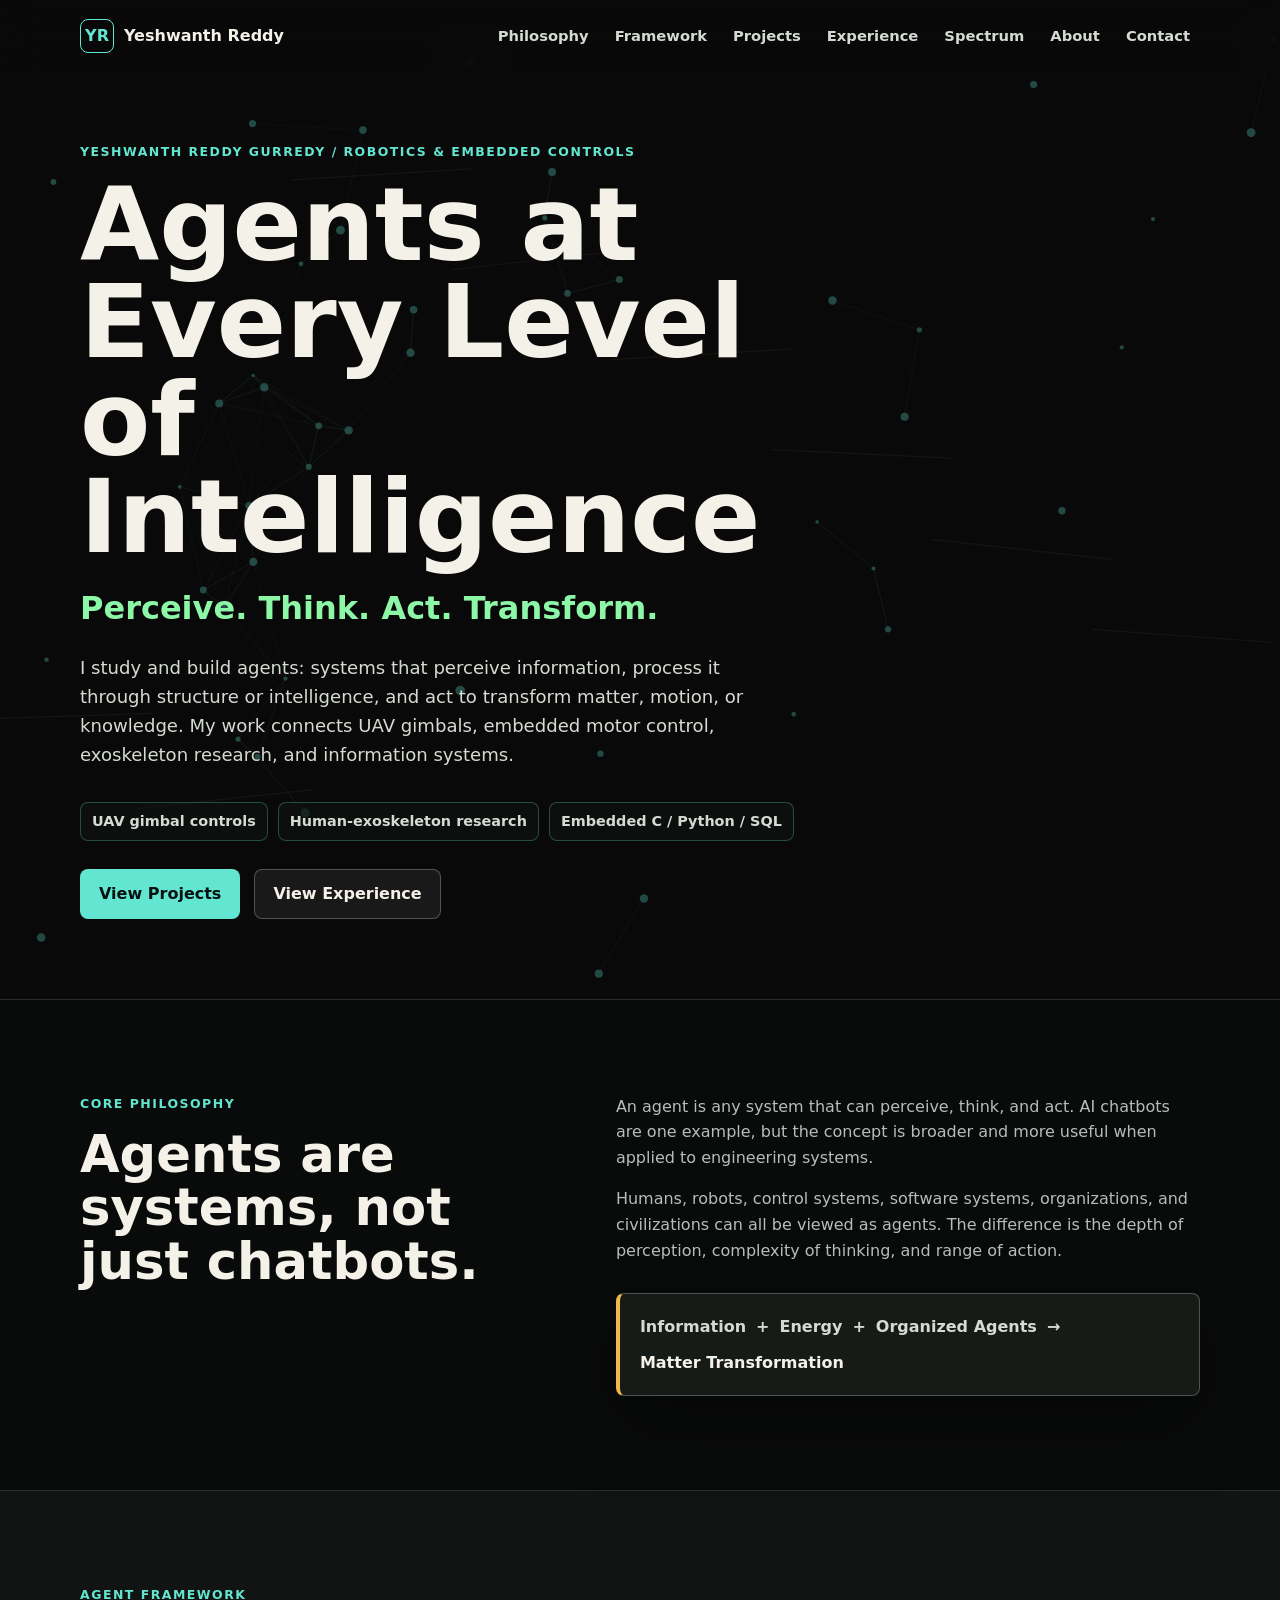
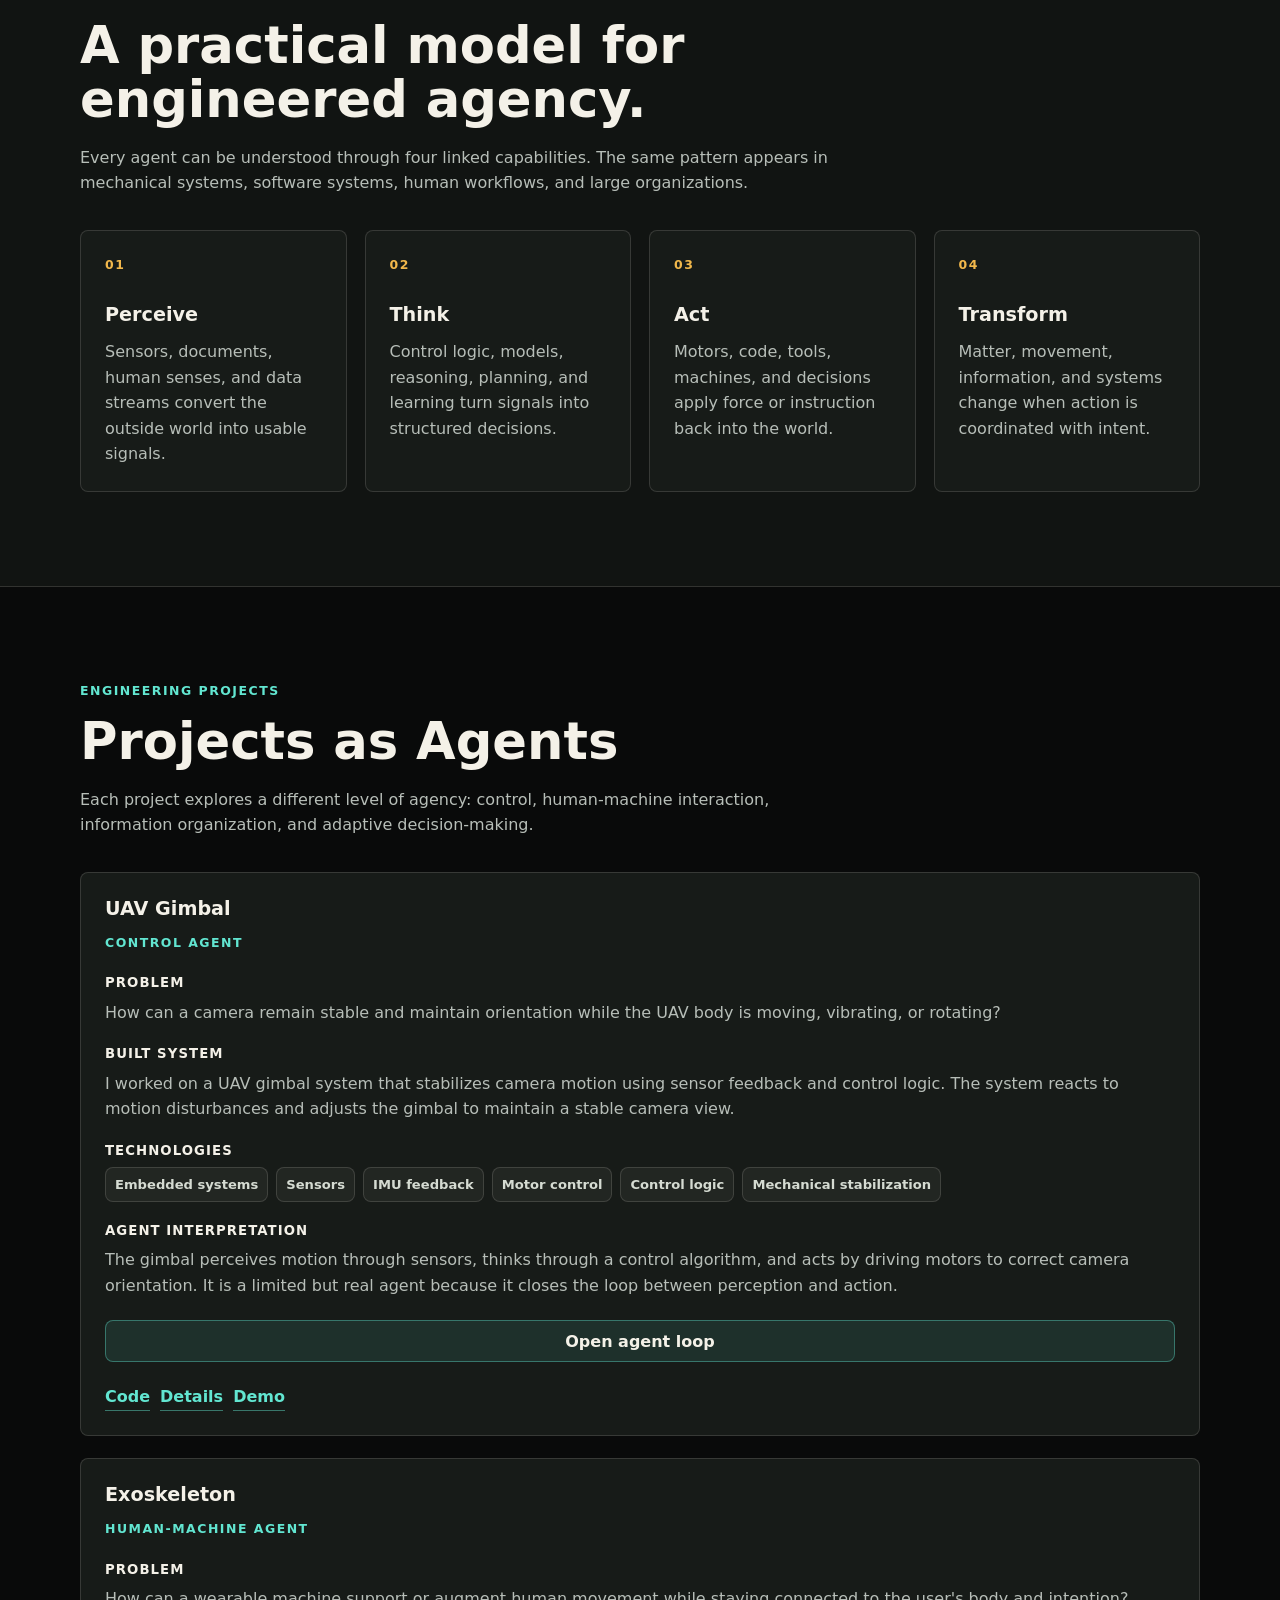
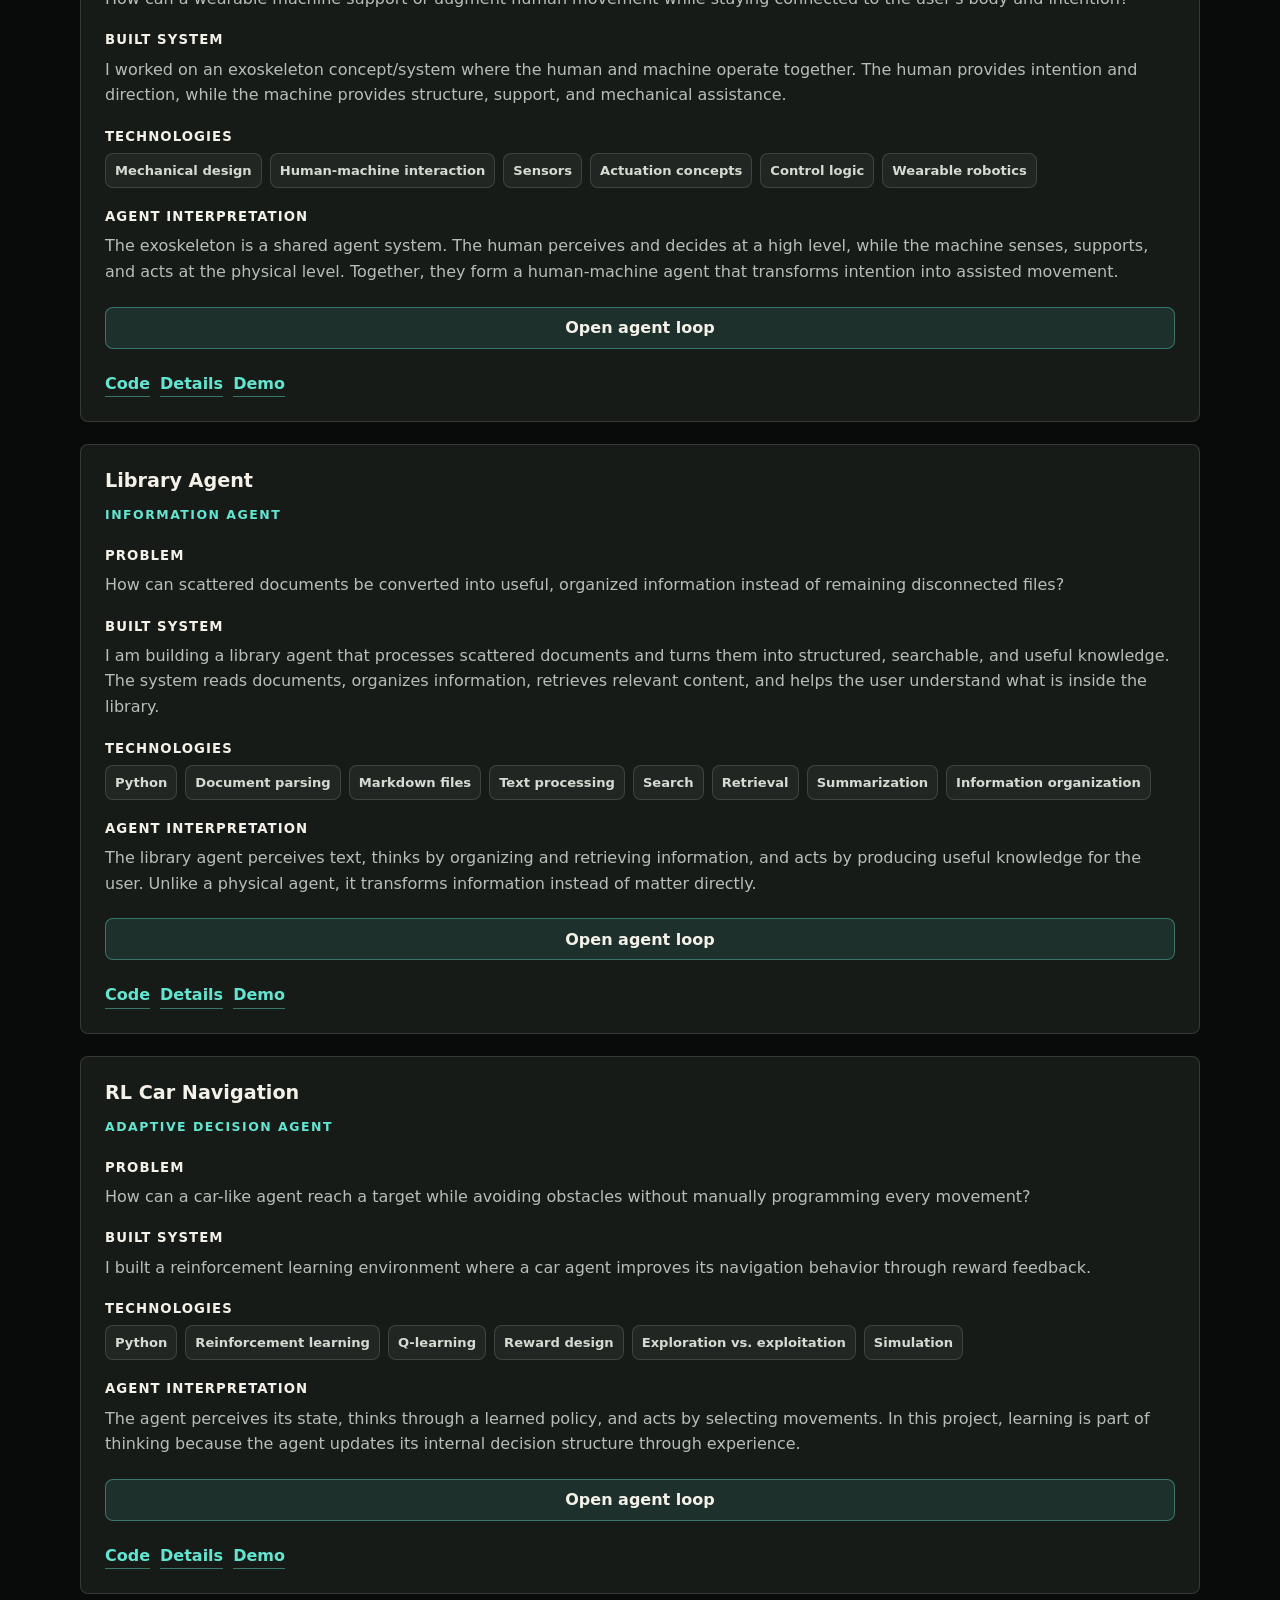
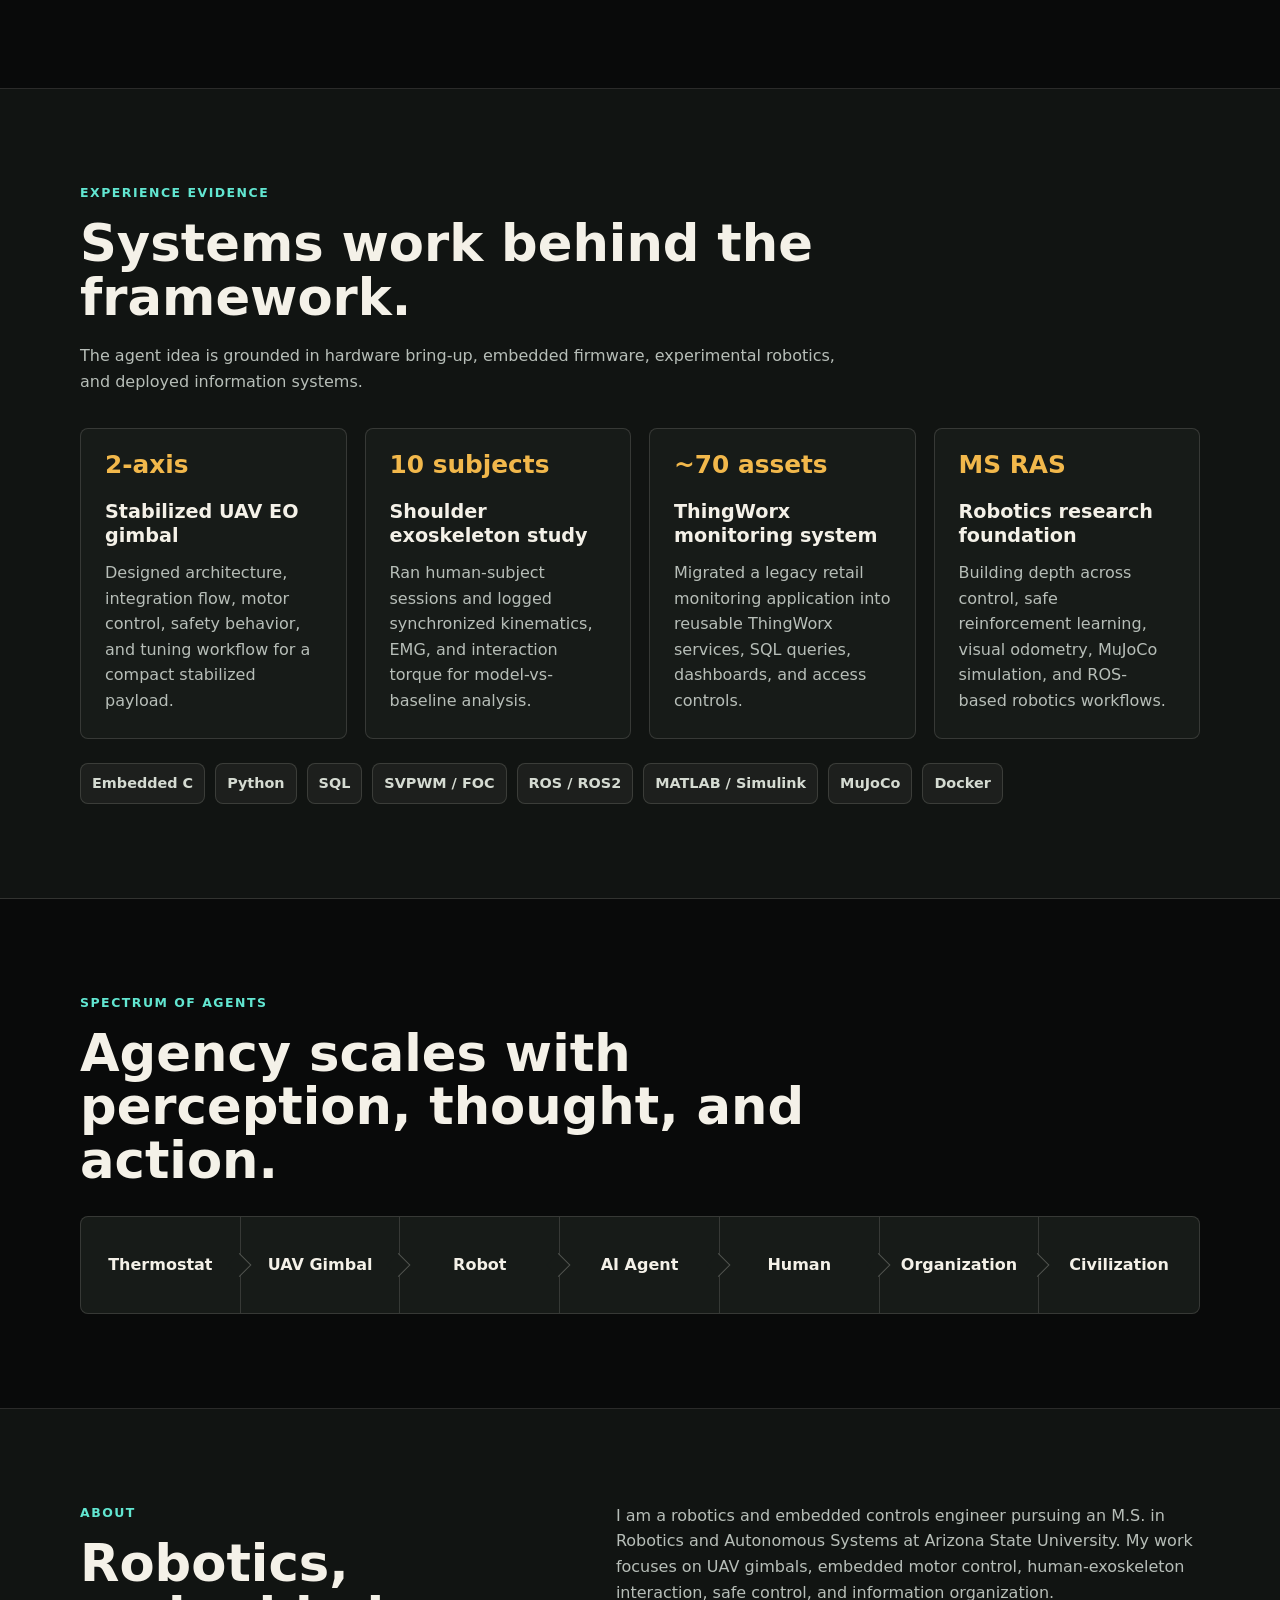
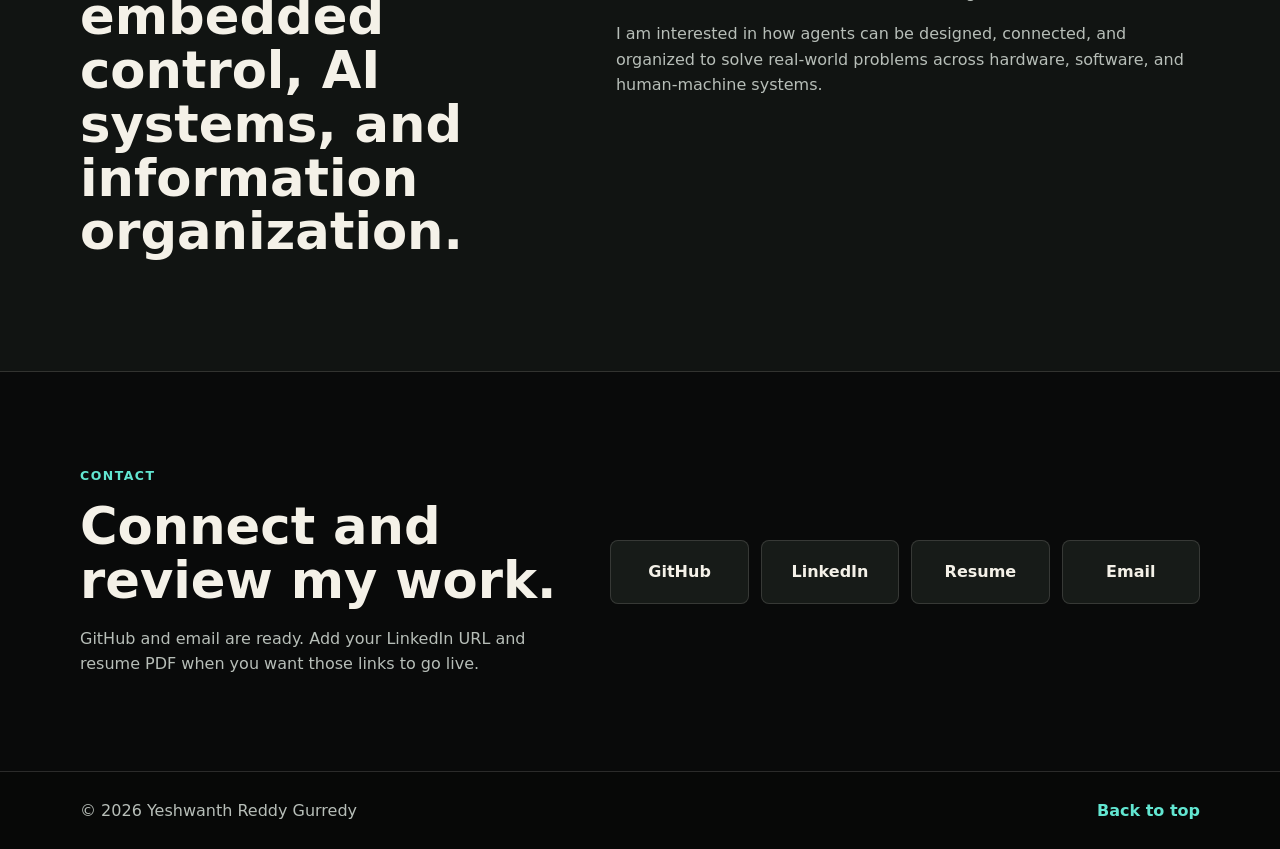
==== index.html @ 801a6c6d "Make website content data driven" ====
<!DOCTYPE html>
<html lang="en">
<head>
  <meta charset="UTF-8">
  <meta name="viewport" content="width=device-width, initial-scale=1.0">
  <meta name="description" content="Yeshwanth Reddy Gurredy's technical portfolio about robotics, embedded controls, human-machine systems, and agents that perceive, think, act, and transform.">
  <title>Yeshwanth Reddy Gurredy | Agent Systems Portfolio</title>
  <link rel="stylesheet" href="css/base.css">
  <link rel="stylesheet" href="css/layout.css">
  <link rel="stylesheet" href="css/components.css">
</head>
<body>
  <a class="skip-link" href="#main-content">Skip to content</a>

  <!-- The header stays compact so the first screen feels like a portfolio, not a landing-page pitch. -->
  <header class="site-header" id="site-header">
    <nav class="nav-shell" aria-label="Primary navigation">
      <a class="brand" href="#top" aria-label="Yeshwanth Reddy Gurredy portfolio home" data-brand-link>
        <span class="brand-mark" aria-hidden="true" data-content="brand.initials">YR</span>
        <span data-content="brand.shortName">Yeshwanth Reddy</span>
      </a>

      <button class="menu-toggle" type="button" aria-expanded="false" aria-controls="primary-menu">
        <span class="menu-toggle-line"></span>
        <span class="menu-toggle-line"></span>
        <span class="sr-only">Open navigation</span>
      </button>

      <ul class="nav-links" id="primary-menu" data-navigation>
        <li><a href="#philosophy">Philosophy</a></li>
        <li><a href="#framework">Framework</a></li>
        <li><a href="#projects">Projects</a></li>
        <li><a href="#experience">Experience</a></li>
        <li><a href="#spectrum">Spectrum</a></li>
        <li><a href="#about">About</a></li>
        <li><a href="#contact">Contact</a></li>
      </ul>
    </nav>
  </header>

  <main id="main-content">
    <section class="hero" id="top" aria-labelledby="hero-title">
      <!-- Canvas is drawn by js/main.js and gives the page a technical visual system without external assets. -->
      <canvas id="agent-canvas" aria-hidden="true"></canvas>
      <div class="hero-shade" aria-hidden="true"></div>

      <div class="hero-content section-shell">
        <p class="section-kicker" data-content="hero.kicker">Yeshwanth Reddy Gurredy / Robotics & Embedded Controls</p>
        <h1 id="hero-title" data-content="hero.title">Agents at Every Level of Intelligence</h1>
        <p class="hero-subtitle" data-content="hero.subtitle">Perceive. Think. Act. Transform.</p>
        <p class="hero-intro" data-content="hero.intro">
          I study and build agents: systems that perceive information, process it through structure or intelligence, and act to transform matter, motion, or knowledge. My work connects UAV gimbals, embedded motor control, exoskeleton research, and information systems.
        </p>
        <div class="hero-proof" aria-label="Portfolio highlights" data-hero-highlights>
          <span>UAV gimbal controls</span>
          <span>Human-exoskeleton research</span>
          <span>Embedded C / Python / SQL</span>
        </div>
        <div class="hero-actions" aria-label="Featured page links" data-hero-actions>
          <a class="button primary" href="#projects">View Projects</a>
          <a class="button secondary" href="#experience">View Experience</a>
        </div>
      </div>
    </section>

    <section class="section philosophy-section" id="philosophy" aria-labelledby="philosophy-title">
      <div class="section-shell two-column">
        <div>
          <p class="section-kicker" data-content="philosophy.kicker">Core Philosophy</p>
          <h2 id="philosophy-title" data-content="philosophy.title">Agents are systems, not just chatbots.</h2>
        </div>
        <div class="section-copy" data-philosophy-copy>
          <p>
            An agent is any system that can perceive, think, and act. AI chatbots are one example, but the concept is broader and more useful when applied to engineering systems.
          </p>
          <p>
            Humans, robots, control systems, software systems, organizations, and civilizations can all be viewed as agents. The difference is the depth of perception, complexity of thinking, and range of action.
          </p>
          <div class="equation-panel" aria-label="Core equation">
            <span>Information</span>
            <span>+</span>
            <span>Energy</span>
            <span>+</span>
            <span>Organized Agents</span>
            <span>&rarr;</span>
            <strong>Matter Transformation</strong>
          </div>
        </div>
      </div>
    </section>

    <section class="section" id="framework" aria-labelledby="framework-title">
      <div class="section-shell">
        <div class="section-heading">
          <p class="section-kicker" data-content="framework.kicker">Agent Framework</p>
          <h2 id="framework-title" data-content="framework.title">A practical model for engineered agency.</h2>
          <p data-content="framework.intro">
            Every agent can be understood through four linked capabilities. The same pattern appears in mechanical systems, software systems, human workflows, and large organizations.
          </p>
        </div>

        <div class="card-grid framework-grid" data-framework-cards>
          <article class="info-card">
            <span class="card-index">01</span>
            <h3>Perceive</h3>
            <p>Sensors, documents, human senses, and data streams convert the outside world into usable signals.</p>
          </article>
          <article class="info-card">
            <span class="card-index">02</span>
            <h3>Think</h3>
            <p>Control logic, models, reasoning, planning, and learning turn signals into structured decisions.</p>
          </article>
          <article class="info-card">
            <span class="card-index">03</span>
            <h3>Act</h3>
            <p>Motors, code, tools, machines, and decisions apply force or instruction back into the world.</p>
          </article>
          <article class="info-card">
            <span class="card-index">04</span>
            <h3>Transform</h3>
            <p>Matter, movement, information, and systems change when action is coordinated with intent.</p>
          </article>
        </div>
      </div>
    </section>

    <section class="section projects-section" id="projects" aria-labelledby="projects-title">
      <div class="section-shell">
        <div class="section-heading">
          <p class="section-kicker" data-content="projectsSection.kicker">Engineering Projects</p>
          <h2 id="projects-title" data-content="projectsSection.title">Projects as Agents</h2>
          <p data-content="projectsSection.intro">
            Each project explores a different level of agency: control, human-machine interaction, information organization, and adaptive decision-making.
          </p>
        </div>

        <!-- Project cards are rendered from data/projects.js so new projects do not require HTML edits. -->
        <div class="card-grid project-grid" data-projects></div>
        <noscript>
          <p class="noscript-note" data-content="projectsSection.noscript">Project cards require JavaScript. Use a local server or GitHub Pages to preview the modular site.</p>
        </noscript>
      </div>
    </section>

    <section class="section experience-section" id="experience" aria-labelledby="experience-title">
      <div class="section-shell">
        <div class="section-heading">
          <p class="section-kicker" data-content="experience.kicker">Experience Evidence</p>
          <h2 id="experience-title" data-content="experience.title">Systems work behind the framework.</h2>
          <p data-content="experience.intro">
            The agent idea is grounded in hardware bring-up, embedded firmware, experimental robotics, and deployed information systems.
          </p>
        </div>

        <div class="card-grid evidence-grid" data-experience-cards>
          <article class="evidence-card">
            <span class="evidence-value">2-axis</span>
            <h3>Stabilized UAV EO gimbal</h3>
            <p>Designed architecture, integration flow, motor control, safety behavior, and tuning workflow for a compact stabilized payload.</p>
          </article>
          <article class="evidence-card">
            <span class="evidence-value">10 subjects</span>
            <h3>Shoulder exoskeleton study</h3>
            <p>Ran human-subject sessions and logged synchronized kinematics, EMG, and interaction torque for model-vs-baseline analysis.</p>
          </article>
          <article class="evidence-card">
            <span class="evidence-value">~70 assets</span>
            <h3>ThingWorx monitoring system</h3>
            <p>Migrated a legacy retail monitoring application into reusable ThingWorx services, SQL queries, dashboards, and access controls.</p>
          </article>
          <article class="evidence-card">
            <span class="evidence-value">MS RAS</span>
            <h3>Robotics research foundation</h3>
            <p>Building depth across control, safe reinforcement learning, visual odometry, MuJoCo simulation, and ROS-based robotics workflows.</p>
          </article>
        </div>

        <div class="skill-strip" aria-label="Core technical skills" data-skill-list>
          <span>Embedded C</span>
          <span>Python</span>
          <span>SQL</span>
          <span>SVPWM / FOC</span>
          <span>ROS / ROS2</span>
          <span>MATLAB / Simulink</span>
          <span>MuJoCo</span>
          <span>Docker</span>
        </div>
      </div>
    </section>

    <section class="section spectrum-section" id="spectrum" aria-labelledby="spectrum-title">
      <div class="section-shell">
        <div class="section-heading compact">
          <p class="section-kicker" data-content="spectrum.kicker">Spectrum of Agents</p>
          <h2 id="spectrum-title" data-content="spectrum.title">Agency scales with perception, thought, and action.</h2>
        </div>

        <ol class="agent-scale" aria-label="Agent intelligence scale" data-spectrum-list>
          <li>Thermostat</li>
          <li>UAV Gimbal</li>
          <li>Robot</li>
          <li>AI Agent</li>
          <li>Human</li>
          <li>Organization</li>
          <li>Civilization</li>
        </ol>
      </div>
    </section>

    <section class="section about-section" id="about" aria-labelledby="about-title">
      <div class="section-shell two-column">
        <div>
          <p class="section-kicker" data-content="about.kicker">About</p>
          <h2 id="about-title" data-content="about.title">Robotics, embedded control, AI systems, and information organization.</h2>
        </div>
        <div class="section-copy" data-about-copy>
          <p>
            I am a robotics and embedded controls engineer pursuing an M.S. in Robotics and Autonomous Systems at Arizona State University. My work focuses on UAV gimbals, embedded motor control, human-exoskeleton interaction, safe control, and information organization.
          </p>
          <p>
            I am interested in how agents can be designed, connected, and organized to solve real-world problems across hardware, software, and human-machine systems.
          </p>
        </div>
      </div>
    </section>

    <section class="section contact-section" id="contact" aria-labelledby="contact-title">
      <div class="section-shell contact-shell">
        <div>
          <p class="section-kicker" data-content="contact.kicker">Contact</p>
          <h2 id="contact-title" data-content="contact.title">Connect and review my work.</h2>
          <p data-content="contact.intro">GitHub and email are ready. Add your LinkedIn URL and resume PDF when you want those links to go live.</p>
        </div>

        <div class="contact-links" aria-label="Contact links" data-contact-links>
          <!-- Update the LinkedIn URL and add assets/resume.pdf before publishing those links broadly. -->
          <a href="https://github.com/YeshRobo" target="_blank" rel="noreferrer">GitHub</a>
          <a href="https://www.linkedin.com/in/your-profile" target="_blank" rel="noreferrer">LinkedIn</a>
          <a href="assets/resume.pdf">Resume</a>
          <a href="mailto:yeshwanth.rg060694@gmail.com">Email</a>
        </div>
      </div>
    </section>
  </main>

  <footer class="site-footer">
    <div class="section-shell footer-shell">
      <span>&copy; <span id="current-year"></span> <span data-content="footer.owner">Yeshwanth Reddy Gurredy</span></span>
      <a href="#top" data-content="footer.backToTopLabel">Back to top</a>
    </div>
  </footer>

  <script type="module" src="js/main.js"></script>
</body>
</html>
---- css/base.css ----
:root {
  --background: #090a0a;
  --surface: #111412;
  --surface-strong: #171b18;
  --surface-soft: #1d211e;
  --text: #f4f1e8;
  --muted: #b7beb8;
  --muted-strong: #d5dbd2;
  --line: rgba(244, 241, 232, 0.14);
  --line-strong: rgba(244, 241, 232, 0.26);
  --accent: #62e6d1;
  --accent-strong: #8df7a8;
  --accent-warm: #f2b84b;
  --shadow: 0 24px 80px rgba(0, 0, 0, 0.35);
  --max-width: 1120px;
  --header-height: 72px;
}

* {
  box-sizing: border-box;
}

html {
  scroll-behavior: smooth;
}

body {
  margin: 0;
  background: var(--background);
  color: var(--text);
  font-family: Inter, ui-sans-serif, system-ui, -apple-system, BlinkMacSystemFont, "Segoe UI", sans-serif;
  font-size: 16px;
  line-height: 1.6;
}

body.menu-open {
  overflow: hidden;
}

a {
  color: inherit;
  text-decoration: none;
}

p,
h1,
h2,
h3,
h4 {
  margin-top: 0;
}

p {
  color: var(--muted);
}

.skip-link {
  position: fixed;
  top: 12px;
  left: 12px;
  z-index: 100;
  transform: translateY(-140%);
  border: 1px solid var(--accent);
  border-radius: 6px;
  background: var(--background);
  color: var(--text);
  padding: 10px 14px;
  transition: transform 180ms ease;
}

.skip-link:focus {
  transform: translateY(0);
}

.sr-only {
  position: absolute;
  width: 1px;
  height: 1px;
  padding: 0;
  margin: -1px;
  overflow: hidden;
  clip: rect(0, 0, 0, 0);
  white-space: nowrap;
  border: 0;
}

@media (prefers-reduced-motion: reduce) {
  html {
    scroll-behavior: auto;
  }

  *,
  *::before,
  *::after {
    animation-duration: 0.01ms !important;
    animation-iteration-count: 1 !important;
    scroll-behavior: auto !important;
    transition-duration: 0.01ms !important;
  }
}
---- css/layout.css ----
.site-header {
  position: fixed;
  top: 0;
  left: 0;
  z-index: 20;
  width: 100%;
  border-bottom: 1px solid transparent;
  background: rgba(9, 10, 10, 0.78);
  backdrop-filter: blur(18px);
  transition: border-color 180ms ease, background 180ms ease;
}

.site-header.is-scrolled {
  border-bottom-color: var(--line);
  background: rgba(9, 10, 10, 0.94);
}

.nav-shell,
.section-shell {
  width: min(calc(100% - 40px), var(--max-width));
  margin: 0 auto;
}

.nav-shell {
  min-height: var(--header-height);
  display: flex;
  align-items: center;
  justify-content: space-between;
  gap: 24px;
}

.nav-links {
  display: flex;
  align-items: center;
  gap: 6px;
  list-style: none;
  margin: 0;
  padding: 0;
}

.hero {
  position: relative;
  min-height: clamp(560px, 86vh, 780px);
  display: flex;
  align-items: center;
  overflow: hidden;
  border-bottom: 1px solid var(--line);
}

#agent-canvas,
.hero-shade {
  position: absolute;
  inset: 0;
  width: 100%;
  height: 100%;
}

#agent-canvas {
  opacity: 0.86;
}

.hero-shade {
  background: rgba(9, 10, 10, 0.56);
}

.hero-content {
  position: relative;
  z-index: 1;
  padding: calc(var(--header-height) + 70px) 0 80px;
}

.section {
  padding: 94px 0;
  border-bottom: 1px solid var(--line);
  background: var(--background);
}

.section:nth-of-type(odd) {
  background: var(--surface);
}

.two-column {
  display: grid;
  grid-template-columns: minmax(0, 0.9fr) minmax(0, 1.1fr);
  gap: 58px;
  align-items: start;
}

.section-heading {
  max-width: 760px;
  margin-bottom: 34px;
}

.section-heading.compact {
  margin-bottom: 28px;
}

.card-grid {
  display: grid;
  gap: 18px;
}

.framework-grid {
  grid-template-columns: repeat(4, minmax(0, 1fr));
}

.project-grid {
  grid-template-columns: minmax(0, 1fr);
  gap: 22px;
}

.evidence-grid {
  grid-template-columns: repeat(4, minmax(0, 1fr));
}

.contact-shell {
  display: grid;
  grid-template-columns: minmax(0, 0.9fr) minmax(0, 1.1fr);
  gap: 48px;
  align-items: center;
}

.contact-links {
  display: grid;
  grid-template-columns: repeat(4, minmax(0, 1fr));
  gap: 12px;
}

.site-footer {
  background: #070807;
  color: var(--muted);
}

.footer-shell {
  display: flex;
  justify-content: space-between;
  gap: 20px;
  padding: 26px 0;
}

@media (max-width: 920px) {
  .nav-links {
    position: fixed;
    top: var(--header-height);
    right: 20px;
    left: 20px;
    display: grid;
    gap: 4px;
    border: 1px solid var(--line);
    border-radius: 8px;
    background: rgba(17, 20, 18, 0.98);
    box-shadow: var(--shadow);
    padding: 10px;
    opacity: 0;
    pointer-events: none;
    transform: translateY(-10px);
    transition: opacity 180ms ease, transform 180ms ease;
  }

  .nav-links.is-open {
    opacity: 1;
    pointer-events: auto;
    transform: translateY(0);
  }

  .two-column,
  .contact-shell {
    grid-template-columns: 1fr;
    gap: 30px;
  }

  .framework-grid,
  .evidence-grid {
    grid-template-columns: repeat(2, minmax(0, 1fr));
  }

  .agent-scale {
    grid-template-columns: repeat(2, minmax(0, 1fr));
  }

  .contact-links {
    grid-template-columns: repeat(2, minmax(0, 1fr));
  }
}

@media (max-width: 640px) {
  :root {
    --header-height: 66px;
  }

  .nav-shell,
  .section-shell {
    width: min(calc(100% - 28px), var(--max-width));
  }

  .hero {
    min-height: 82vh;
  }

  .hero-content {
    padding: calc(var(--header-height) + 42px) 0 58px;
  }

  .section {
    padding: 68px 0;
  }

  .framework-grid,
  .evidence-grid,
  .agent-scale,
  .contact-links {
    grid-template-columns: 1fr;
  }

  .footer-shell {
    flex-direction: column;
  }
}
---- css/components.css ----
.brand {
  display: inline-flex;
  align-items: center;
  gap: 10px;
  color: var(--text);
  font-weight: 700;
}

.brand-mark {
  display: inline-grid;
  place-items: center;
  width: 34px;
  height: 34px;
  border: 1px solid var(--accent);
  border-radius: 8px;
  color: var(--accent);
  font-weight: 800;
}

.nav-links a {
  display: inline-flex;
  border-radius: 6px;
  color: var(--muted-strong);
  font-size: 0.92rem;
  font-weight: 600;
  padding: 8px 10px;
  transition: background 180ms ease, color 180ms ease;
}

.nav-links a:hover,
.nav-links a:focus-visible,
.nav-links a.is-active {
  background: rgba(98, 230, 209, 0.11);
  color: var(--text);
}

.menu-toggle {
  display: none;
  width: 42px;
  height: 42px;
  border: 1px solid var(--line);
  border-radius: 8px;
  background: var(--surface);
  color: var(--text);
  cursor: pointer;
}

.menu-toggle-line {
  display: block;
  width: 18px;
  height: 2px;
  margin: 5px auto;
  background: currentColor;
}

.section-kicker {
  margin-bottom: 14px;
  color: var(--accent);
  font-size: 0.78rem;
  font-weight: 800;
  letter-spacing: 0.12em;
  text-transform: uppercase;
}

.hero h1 {
  max-width: 780px;
  margin-bottom: 18px;
  color: var(--text);
  font-size: clamp(3rem, 8vw, 6.9rem);
  line-height: 0.95;
  letter-spacing: 0;
}

.hero-subtitle {
  margin-bottom: 20px;
  color: var(--accent-strong);
  font-size: clamp(1.35rem, 3vw, 2rem);
  font-weight: 700;
}

.hero-intro {
  max-width: 700px;
  margin-bottom: 32px;
  color: var(--muted-strong);
  font-size: 1.13rem;
}

.hero-proof {
  display: flex;
  flex-wrap: wrap;
  gap: 10px;
  max-width: 760px;
  margin-bottom: 28px;
}

.hero-proof span,
.tech-tag,
.skill-strip span {
  border: 1px solid var(--line);
  border-radius: 8px;
  background: rgba(244, 241, 232, 0.05);
  color: var(--muted-strong);
  font-size: 0.9rem;
  font-weight: 800;
}

.hero-proof span {
  display: inline-flex;
  align-items: center;
  min-height: 36px;
  border-color: rgba(98, 230, 209, 0.28);
  background: rgba(17, 20, 18, 0.68);
  padding: 7px 11px;
}

.hero-actions {
  display: flex;
  flex-wrap: wrap;
  gap: 14px;
}

.button {
  display: inline-flex;
  align-items: center;
  justify-content: center;
  min-height: 46px;
  border-radius: 8px;
  border: 1px solid var(--line-strong);
  padding: 11px 18px;
  font-weight: 800;
  transition: border-color 180ms ease, background 180ms ease, transform 180ms ease;
}

.button:hover,
.button:focus-visible {
  transform: translateY(-2px);
}

.button.primary {
  border-color: transparent;
  background: var(--accent);
  color: #07110f;
}

.button.secondary {
  background: rgba(244, 241, 232, 0.07);
  color: var(--text);
}

.section h2 {
  margin-bottom: 18px;
  color: var(--text);
  font-size: clamp(2rem, 4vw, 3.4rem);
  line-height: 1.05;
  letter-spacing: 0;
}

.section h3 {
  margin-bottom: 12px;
  color: var(--text);
  font-size: 1.2rem;
  line-height: 1.25;
}

.section-copy p:last-child,
.section-heading p:last-child,
.project-card p:last-child,
.project-section:last-child,
.info-card p:last-child,
.evidence-card p:last-child,
.contact-shell p:last-child {
  margin-bottom: 0;
}

.equation-panel {
  display: flex;
  flex-wrap: wrap;
  align-items: center;
  gap: 10px;
  margin-top: 30px;
  border: 1px solid var(--line-strong);
  border-left: 4px solid var(--accent-warm);
  border-radius: 8px;
  background: var(--surface-strong);
  box-shadow: var(--shadow);
  padding: 20px;
  color: var(--muted-strong);
  font-weight: 700;
}

.equation-panel strong {
  color: var(--text);
}

.info-card,
.project-card,
.evidence-card {
  min-height: 100%;
  border: 1px solid var(--line);
  border-radius: 8px;
  background: var(--surface-strong);
  padding: 24px;
  transition: border-color 180ms ease, transform 180ms ease, background 180ms ease;
}

.info-card:hover,
.project-card:hover,
.evidence-card:hover {
  transform: translateY(-4px);
  border-color: rgba(98, 230, 209, 0.42);
  background: var(--surface-soft);
}

.project-card {
  cursor: pointer;
}

.card-index {
  display: block;
  margin-bottom: 28px;
  color: var(--accent-warm);
  font-size: 0.78rem;
  font-weight: 800;
  letter-spacing: 0.12em;
  text-transform: uppercase;
}

.project-card-header {
  margin-bottom: 18px;
}

.project-card-header h3 {
  margin-bottom: 8px;
}

.agent-type {
  display: inline-flex;
  color: var(--accent);
  font-size: 0.78rem;
  font-weight: 800;
  letter-spacing: 0.12em;
  text-transform: uppercase;
}

.project-section {
  margin-top: 18px;
}

.project-section h4 {
  margin-bottom: 6px;
  color: var(--text);
  font-size: 0.83rem;
  letter-spacing: 0.08em;
  text-transform: uppercase;
}

.project-section p {
  margin-bottom: 0;
}

.project-toggle {
  display: inline-flex;
  align-items: center;
  justify-content: center;
  min-height: 42px;
  width: 100%;
  margin-top: 22px;
  border: 1px solid rgba(98, 230, 209, 0.38);
  border-radius: 8px;
  background: rgba(98, 230, 209, 0.1);
  color: var(--text);
  cursor: pointer;
  font: inherit;
  font-weight: 850;
}

.project-toggle:hover,
.project-toggle:focus-visible {
  border-color: var(--accent);
  background: rgba(98, 230, 209, 0.17);
}

.agent-loop-panel {
  margin-top: 18px;
  border-top: 1px solid var(--line);
  padding-top: 18px;
  cursor: default;
}

.agent-loop-intro {
  margin-bottom: 14px;
  color: var(--muted-strong);
}

.agent-loop-tabs {
  display: grid;
  grid-template-columns: repeat(4, minmax(0, 1fr));
  gap: 8px;
  margin-bottom: 14px;
}

.agent-loop-tab {
  min-height: 38px;
  border: 1px solid var(--line);
  border-radius: 8px;
  background: rgba(244, 241, 232, 0.05);
  color: var(--muted-strong);
  cursor: pointer;
  font: inherit;
  font-size: 0.82rem;
  font-weight: 850;
}

.agent-loop-tab:hover,
.agent-loop-tab:focus-visible,
.agent-loop-tab.is-active {
  border-color: var(--accent);
  background: rgba(98, 230, 209, 0.14);
  color: var(--text);
}

.agent-loop-content {
  border: 1px solid var(--line);
  border-radius: 8px;
  background: rgba(9, 10, 10, 0.26);
  padding: 16px;
}

.agent-loop-content h4 {
  margin-bottom: 8px;
  color: var(--accent-warm);
  font-size: 0.9rem;
  letter-spacing: 0.08em;
  text-transform: uppercase;
}

.agent-loop-summary {
  margin-bottom: 14px;
  color: var(--muted-strong);
  font-weight: 700;
}

.worked-on-label {
  margin-bottom: 8px;
  color: var(--text);
  font-size: 0.78rem;
  font-weight: 850;
  letter-spacing: 0.08em;
  text-transform: uppercase;
}

.worked-on-list {
  margin: 0;
  padding-left: 18px;
  color: var(--muted);
}

.worked-on-list li + li {
  margin-top: 8px;
}

.tech-list {
  display: flex;
  flex-wrap: wrap;
  gap: 8px;
}

.tech-tag {
  display: inline-flex;
  padding: 6px 9px;
  font-size: 0.82rem;
}

.project-links {
  display: flex;
  flex-wrap: wrap;
  gap: 10px;
  margin-top: 22px;
}

.project-links a {
  border-bottom: 1px solid rgba(98, 230, 209, 0.45);
  color: var(--accent);
  font-weight: 800;
}

.project-links a:hover,
.project-links a:focus-visible {
  color: var(--accent-strong);
}

.evidence-value {
  display: inline-flex;
  margin-bottom: 22px;
  color: var(--accent-warm);
  font-size: 1.55rem;
  font-weight: 900;
  line-height: 1;
}

.skill-strip {
  display: flex;
  flex-wrap: wrap;
  gap: 10px;
  margin-top: 24px;
}

.skill-strip span {
  padding: 8px 11px;
}

.agent-scale {
  display: grid;
  grid-template-columns: repeat(7, minmax(0, 1fr));
  gap: 0;
  margin: 0;
  padding: 0;
  list-style: none;
  border: 1px solid var(--line);
  border-radius: 8px;
  overflow: hidden;
  background: var(--surface-strong);
}

.agent-scale li {
  position: relative;
  min-height: 96px;
  display: grid;
  place-items: center;
  padding: 18px 14px;
  color: var(--text);
  font-weight: 800;
  text-align: center;
}

.agent-scale li:not(:last-child) {
  border-right: 1px solid var(--line);
}

.agent-scale li::after {
  content: "";
  position: absolute;
  right: -8px;
  top: 50%;
  z-index: 1;
  width: 16px;
  height: 16px;
  border-top: 1px solid var(--line-strong);
  border-right: 1px solid var(--line-strong);
  background: var(--surface-strong);
  transform: translateY(-50%) rotate(45deg);
}

.agent-scale li:last-child::after {
  display: none;
}

.contact-links a {
  display: inline-flex;
  min-height: 64px;
  align-items: center;
  justify-content: center;
  border: 1px solid var(--line);
  border-radius: 8px;
  background: var(--surface-strong);
  color: var(--text);
  font-weight: 800;
  transition: border-color 180ms ease, background 180ms ease, transform 180ms ease;
}

.contact-links a:hover,
.contact-links a:focus-visible {
  transform: translateY(-3px);
  border-color: var(--accent);
  background: var(--surface-soft);
}

.footer-shell a {
  color: var(--accent);
  font-weight: 700;
}

.noscript-note {
  border: 1px solid var(--line);
  border-radius: 8px;
  background: var(--surface-strong);
  padding: 16px;
}

@media (max-width: 920px) {
  .menu-toggle {
    display: inline-block;
  }

  .nav-links a {
    justify-content: center;
    padding: 12px;
  }

  .agent-scale li:not(:last-child) {
    border-right: 0;
    border-bottom: 1px solid var(--line);
  }

  .agent-scale li::after {
    display: none;
  }
}

@media (max-width: 640px) {
  .brand span:last-child {
    max-width: 150px;
    overflow: hidden;
    text-overflow: ellipsis;
    white-space: nowrap;
  }

  .hero h1 {
    font-size: clamp(2.7rem, 13vw, 4rem);
  }

  .agent-loop-tabs {
    grid-template-columns: repeat(2, minmax(0, 1fr));
  }

  .hero-actions,
  .button {
    width: 100%;
  }
}
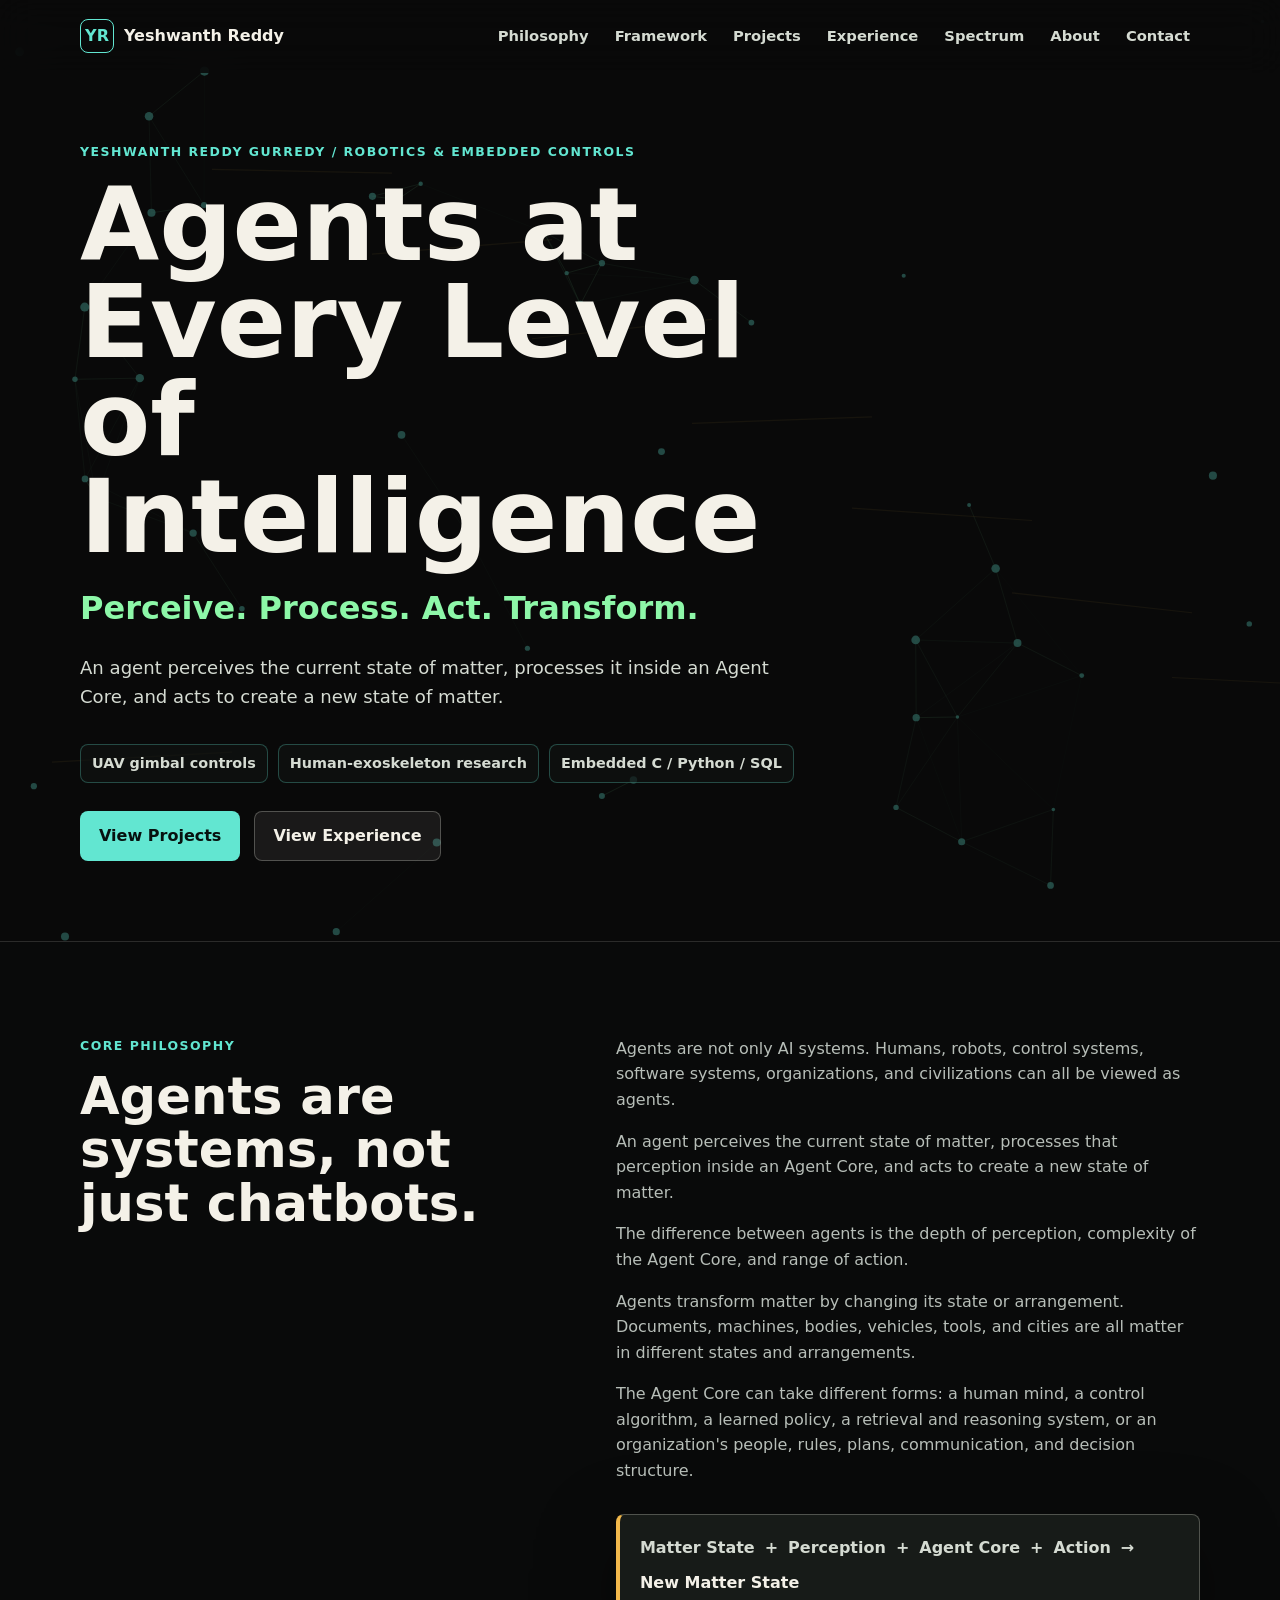
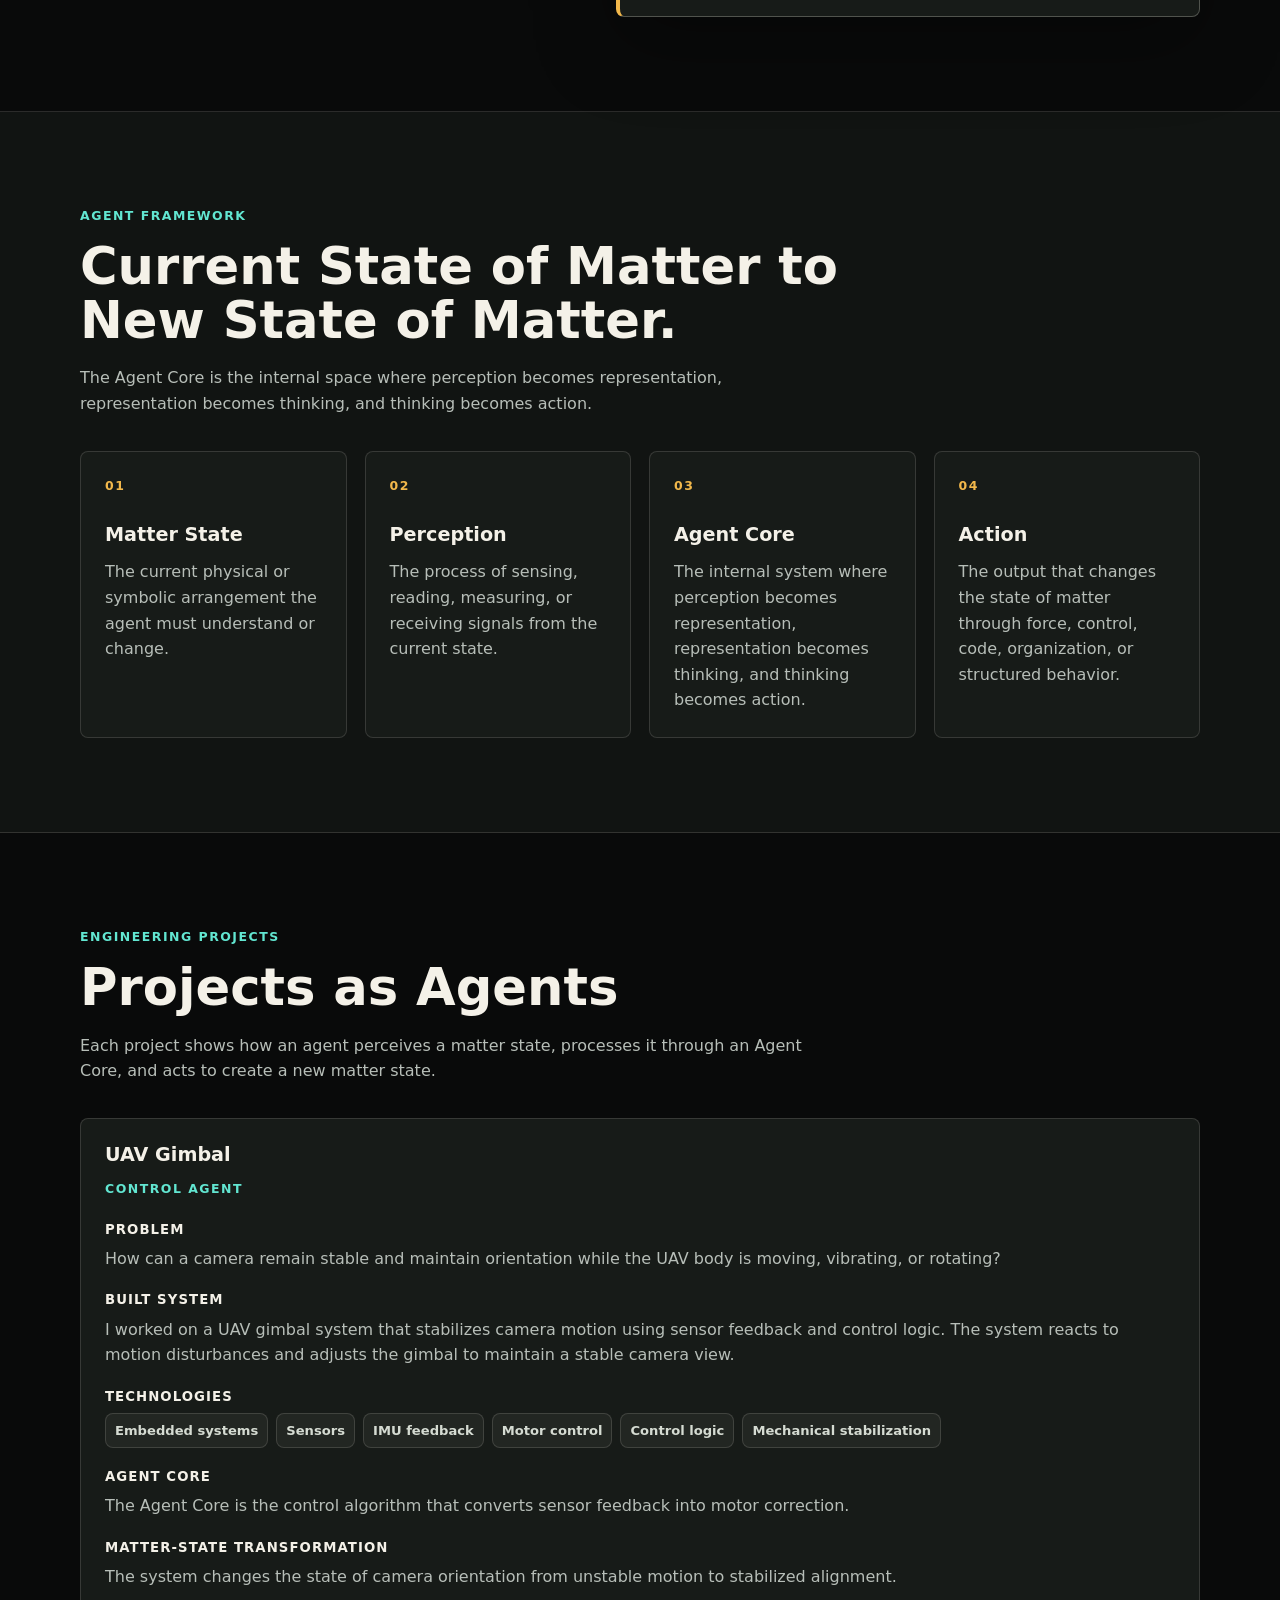
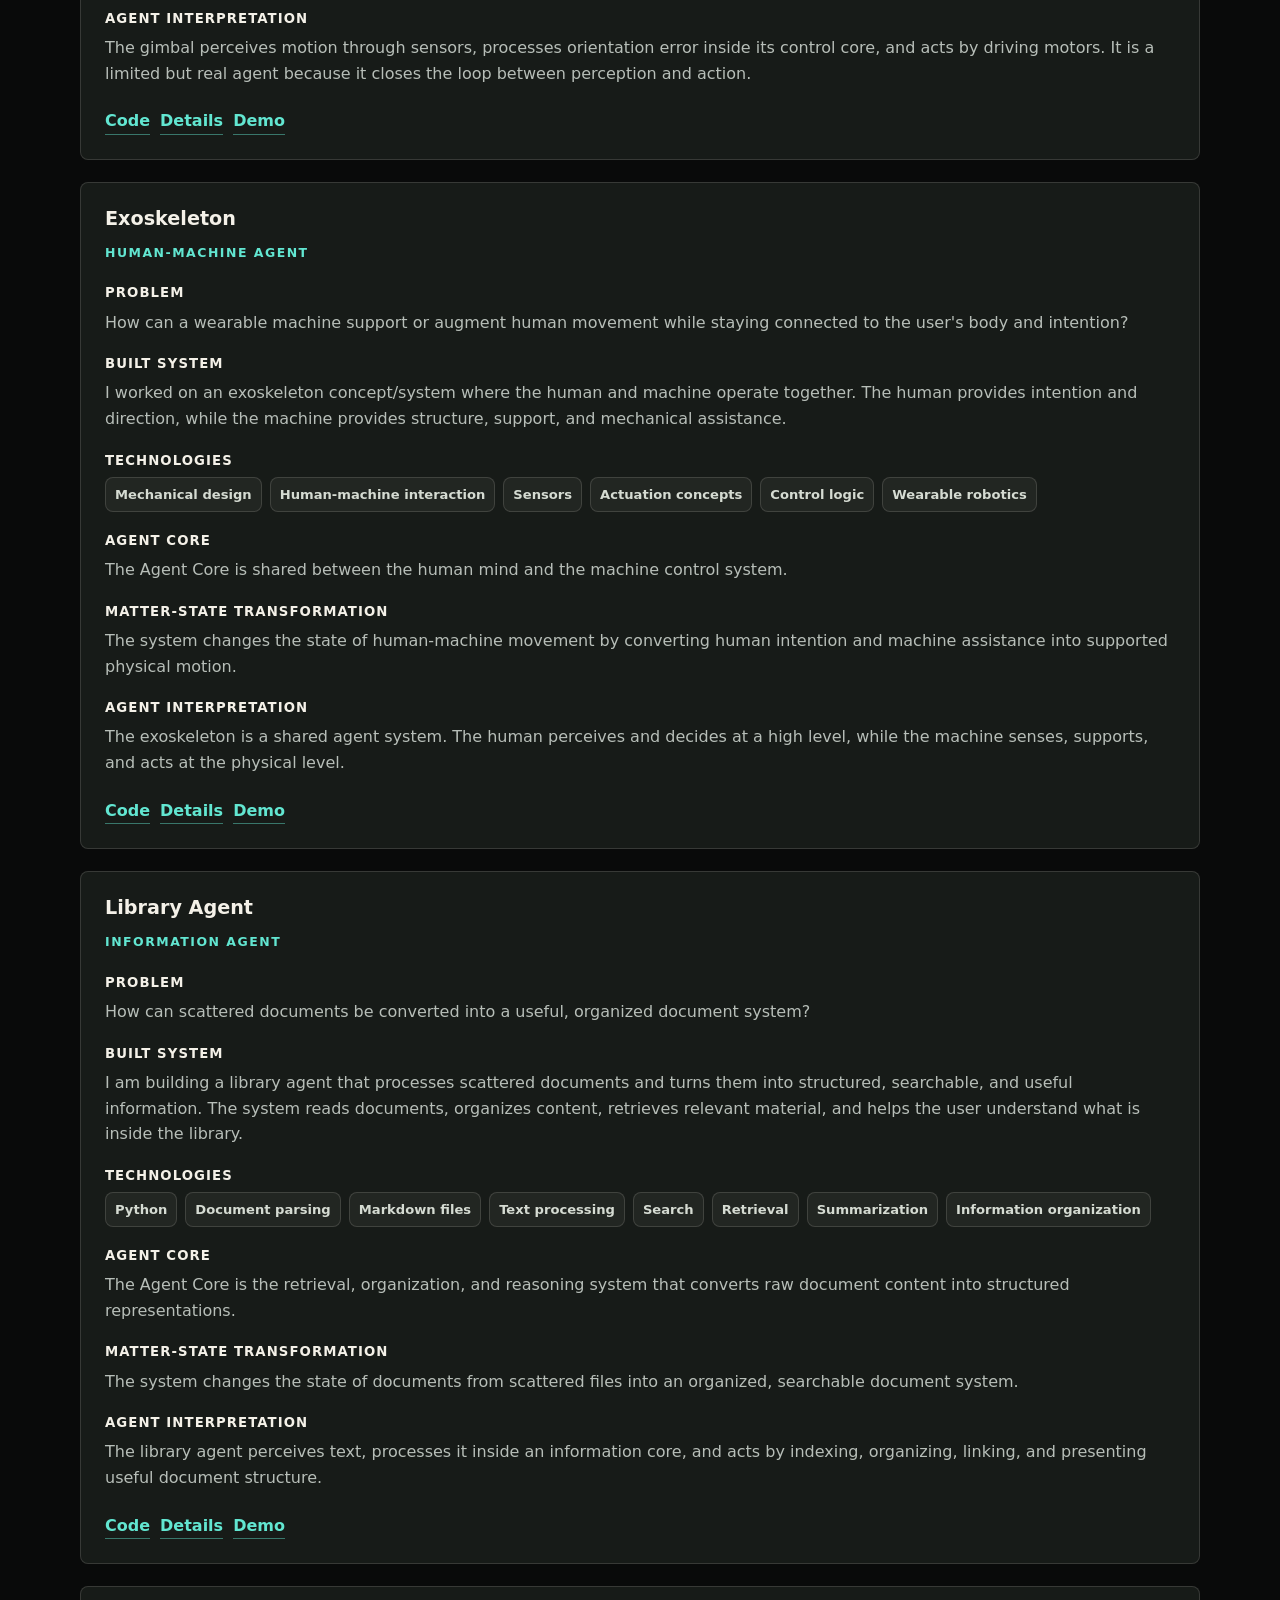
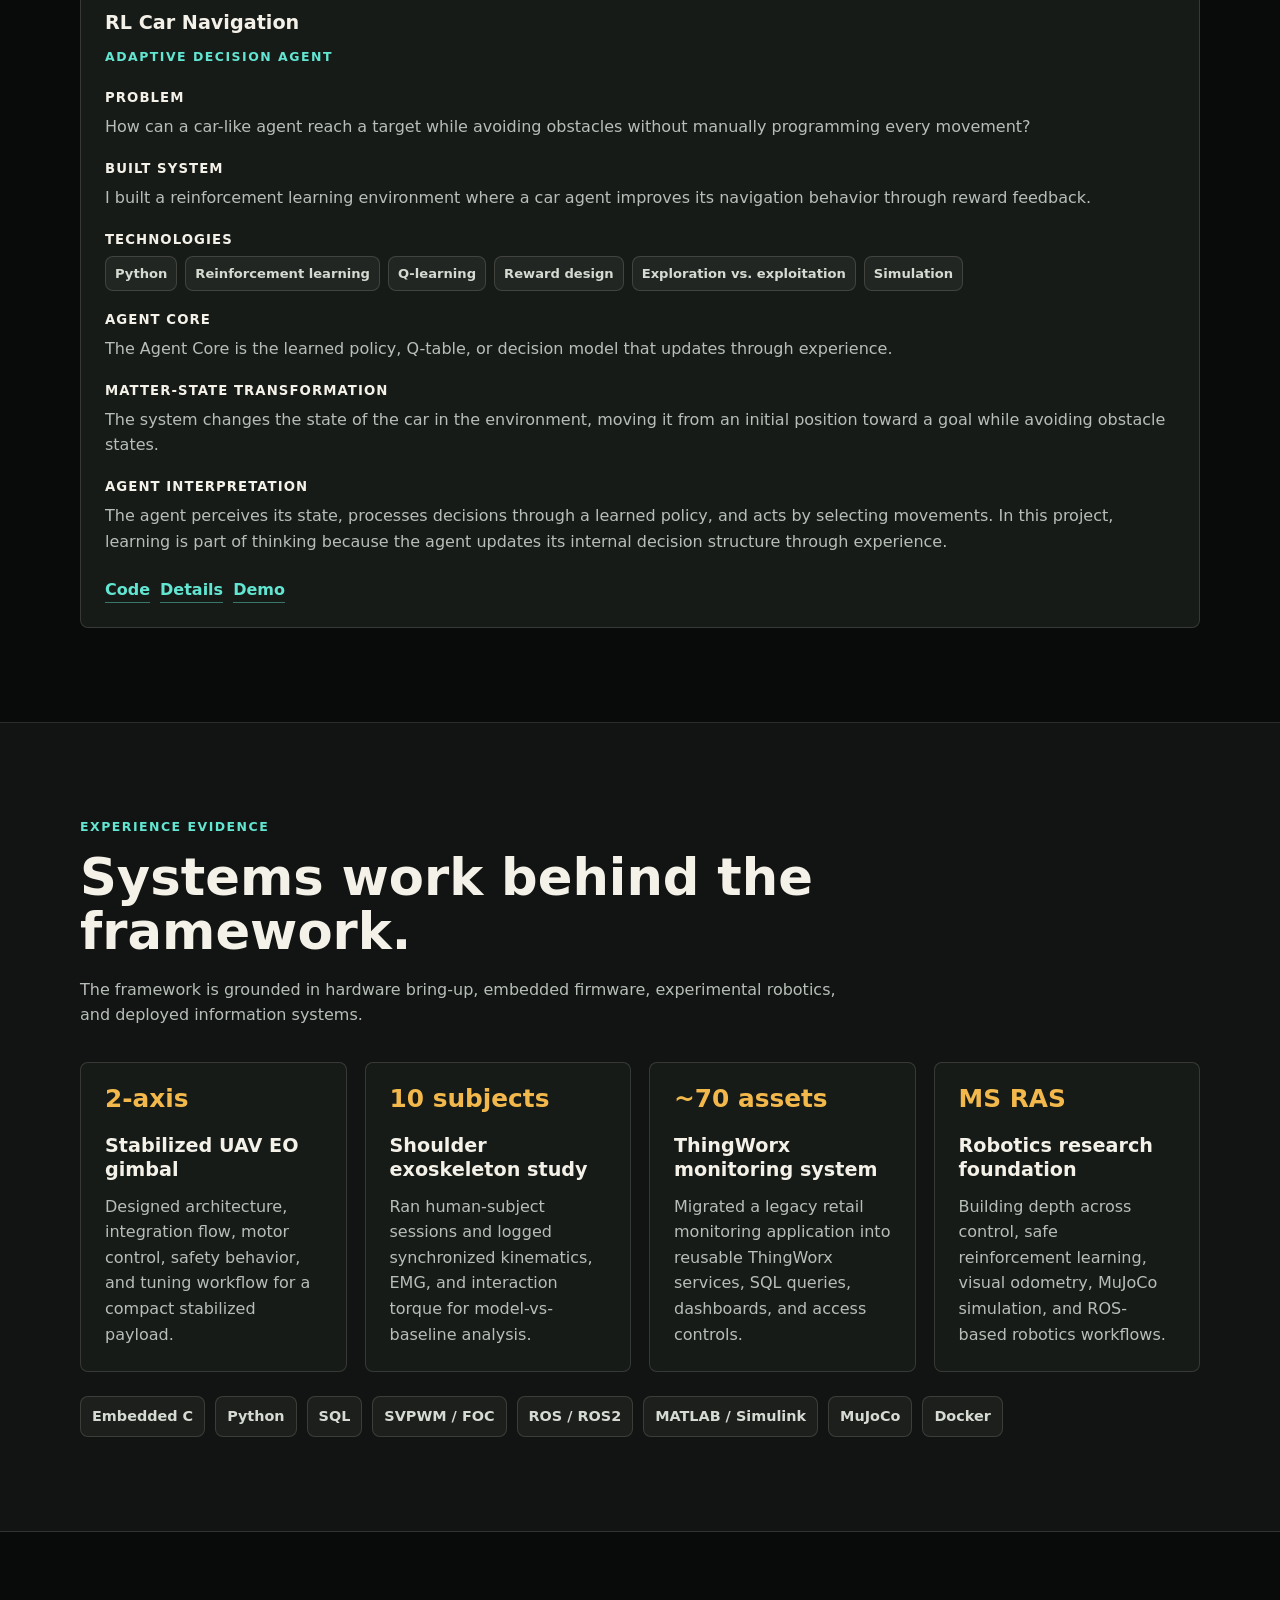
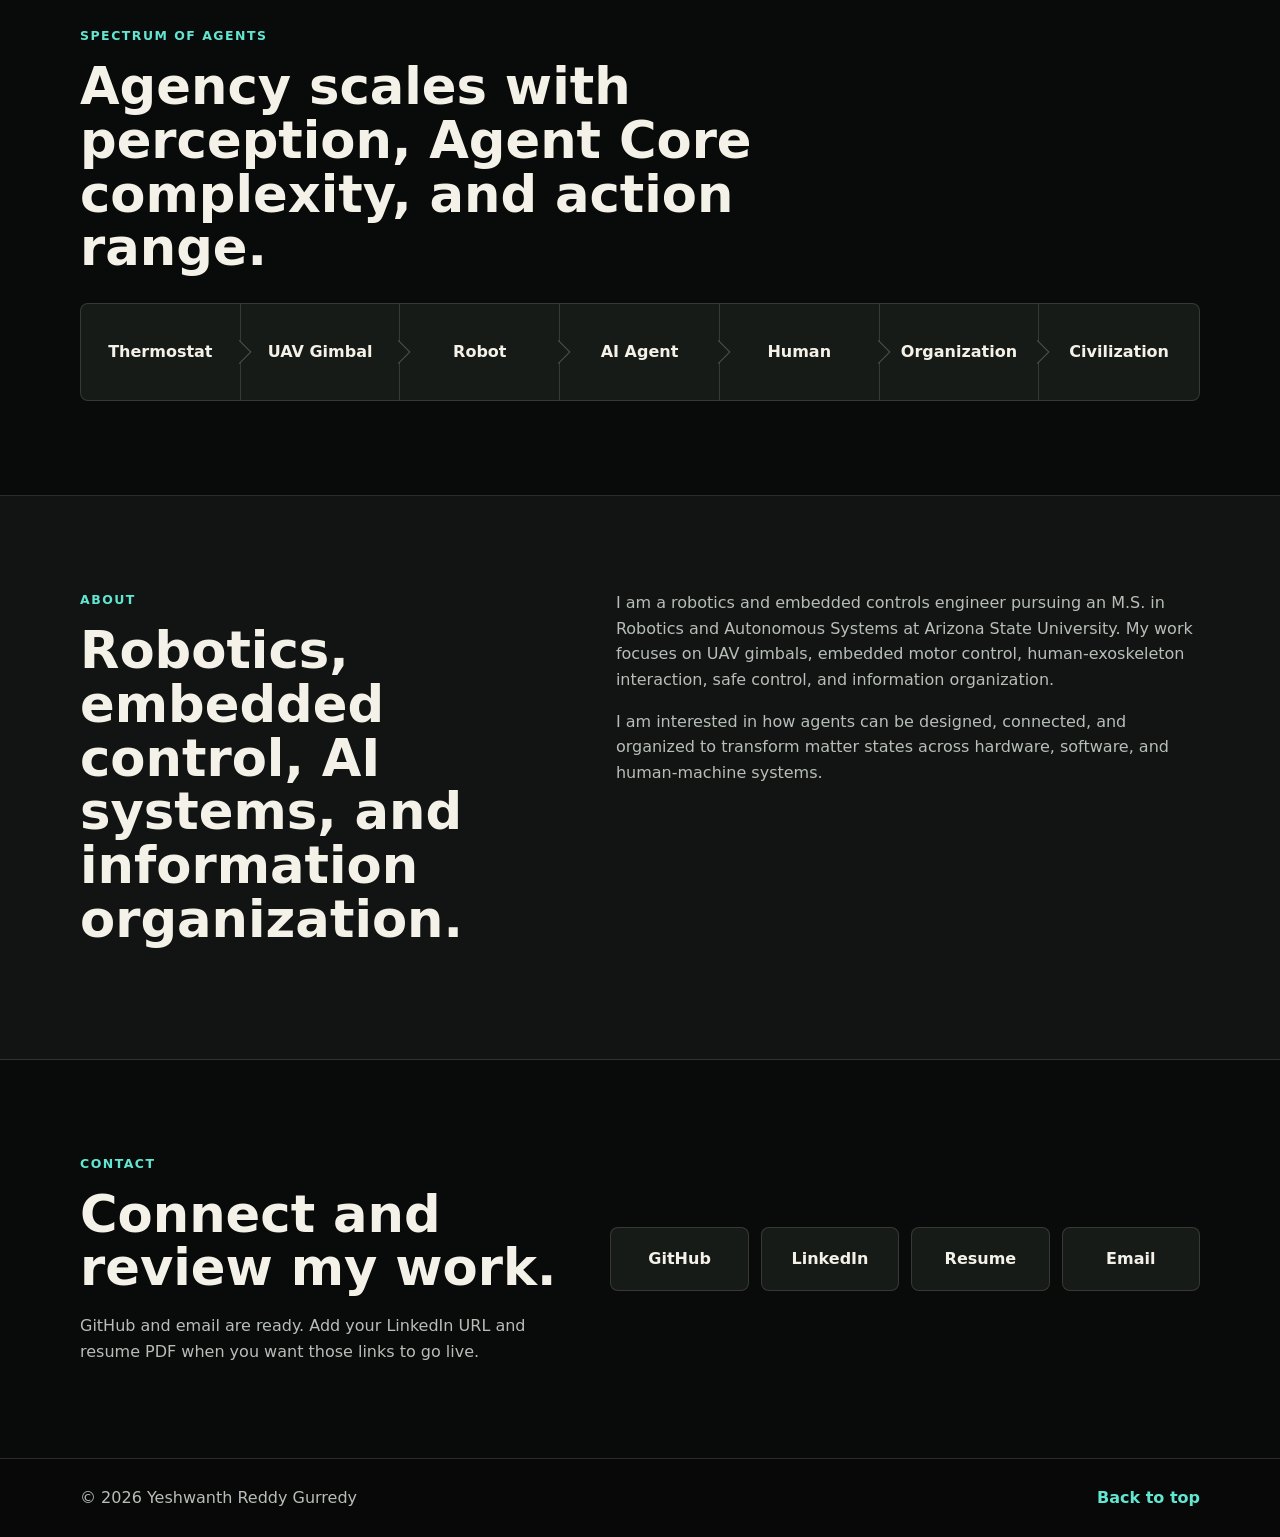
==== commit 149ff2c1: "Enhance portfolio content and structure by refining agent framework descriptions, updating project d" ====
--- a/index.html
+++ b/index.html
@@ -3,7 +3,7 @@
 <head>
   <meta charset="UTF-8">
   <meta name="viewport" content="width=device-width, initial-scale=1.0">
-  <meta name="description" content="Yeshwanth Reddy Gurredy's technical portfolio about robotics, embedded controls, human-machine systems, and agents that perceive, think, act, and transform.">
+  <meta name="description" content="Yeshwanth Reddy Gurredy's technical portfolio about robotics, embedded controls, human-machine systems, and agents that transform the state of matter.">
   <title>Yeshwanth Reddy Gurredy | Agent Systems Portfolio</title>
   <link rel="stylesheet" href="css/base.css">
   <link rel="stylesheet" href="css/layout.css">
@@ -47,9 +47,9 @@
       <div class="hero-content section-shell">
         <p class="section-kicker" data-content="hero.kicker">Yeshwanth Reddy Gurredy / Robotics & Embedded Controls</p>
         <h1 id="hero-title" data-content="hero.title">Agents at Every Level of Intelligence</h1>
-        <p class="hero-subtitle" data-content="hero.subtitle">Perceive. Think. Act. Transform.</p>
+        <p class="hero-subtitle" data-content="hero.subtitle">Perceive. Process. Act. Transform.</p>
         <p class="hero-intro" data-content="hero.intro">
-          I study and build agents: systems that perceive information, process it through structure or intelligence, and act to transform matter, motion, or knowledge. My work connects UAV gimbals, embedded motor control, exoskeleton research, and information systems.
+          An agent perceives the current state of matter, processes it inside an Agent Core, and acts to create a new state of matter.
         </p>
         <div class="hero-proof" aria-label="Portfolio highlights" data-hero-highlights>
           <span>UAV gimbal controls</span>
@@ -71,19 +71,30 @@
         </div>
         <div class="section-copy" data-philosophy-copy>
           <p>
-            An agent is any system that can perceive, think, and act. AI chatbots are one example, but the concept is broader and more useful when applied to engineering systems.
-          </p>
-          <p>
-            Humans, robots, control systems, software systems, organizations, and civilizations can all be viewed as agents. The difference is the depth of perception, complexity of thinking, and range of action.
+            Agents are not only AI systems. Humans, robots, control systems, software systems, organizations, and civilizations can all be viewed as agents.
+          </p>
+          <p>
+            An agent perceives the current state of matter, processes that perception inside an Agent Core, and acts to create a new state of matter.
+          </p>
+          <p>
+            The difference between agents is the depth of perception, complexity of the Agent Core, and range of action.
+          </p>
+          <p>
+            Agents transform matter by changing its state or arrangement. Documents, machines, bodies, vehicles, tools, and cities are all matter in different states and arrangements.
+          </p>
+          <p>
+            The Agent Core can take different forms: a human mind, a control algorithm, a learned policy, a retrieval and reasoning system, or an organization's people, rules, plans, communication, and decision structure.
           </p>
           <div class="equation-panel" aria-label="Core equation">
-            <span>Information</span>
+            <span>Matter State</span>
             <span>+</span>
-            <span>Energy</span>
+            <span>Perception</span>
             <span>+</span>
-            <span>Organized Agents</span>
+            <span>Agent Core</span>
+            <span>+</span>
+            <span>Action</span>
             <span>&rarr;</span>
-            <strong>Matter Transformation</strong>
+            <strong>New Matter State</strong>
           </div>
         </div>
       </div>
@@ -93,32 +104,32 @@
       <div class="section-shell">
         <div class="section-heading">
           <p class="section-kicker" data-content="framework.kicker">Agent Framework</p>
-          <h2 id="framework-title" data-content="framework.title">A practical model for engineered agency.</h2>
+          <h2 id="framework-title" data-content="framework.title">Current State of Matter to New State of Matter.</h2>
           <p data-content="framework.intro">
-            Every agent can be understood through four linked capabilities. The same pattern appears in mechanical systems, software systems, human workflows, and large organizations.
+            The Agent Core is the internal space where perception becomes representation, representation becomes thinking, and thinking becomes action.
           </p>
         </div>
 
         <div class="card-grid framework-grid" data-framework-cards>
           <article class="info-card">
             <span class="card-index">01</span>
-            <h3>Perceive</h3>
-            <p>Sensors, documents, human senses, and data streams convert the outside world into usable signals.</p>
+            <h3>Matter State</h3>
+            <p>The current physical or symbolic arrangement the agent must understand or change.</p>
           </article>
           <article class="info-card">
             <span class="card-index">02</span>
-            <h3>Think</h3>
-            <p>Control logic, models, reasoning, planning, and learning turn signals into structured decisions.</p>
+            <h3>Perception</h3>
+            <p>The process of sensing, reading, measuring, or receiving signals from the current state.</p>
           </article>
           <article class="info-card">
             <span class="card-index">03</span>
-            <h3>Act</h3>
-            <p>Motors, code, tools, machines, and decisions apply force or instruction back into the world.</p>
+            <h3>Agent Core</h3>
+            <p>The internal system where perception becomes representation, representation becomes thinking, and thinking becomes action.</p>
           </article>
           <article class="info-card">
             <span class="card-index">04</span>
-            <h3>Transform</h3>
-            <p>Matter, movement, information, and systems change when action is coordinated with intent.</p>
+            <h3>Action</h3>
+            <p>The output that changes the state of matter through force, control, code, organization, or structured behavior.</p>
           </article>
         </div>
       </div>
@@ -130,7 +141,7 @@
           <p class="section-kicker" data-content="projectsSection.kicker">Engineering Projects</p>
           <h2 id="projects-title" data-content="projectsSection.title">Projects as Agents</h2>
           <p data-content="projectsSection.intro">
-            Each project explores a different level of agency: control, human-machine interaction, information organization, and adaptive decision-making.
+            Each project shows how an agent perceives a matter state, processes it through an Agent Core, and acts to create a new matter state.
           </p>
         </div>
 
@@ -148,7 +159,7 @@
           <p class="section-kicker" data-content="experience.kicker">Experience Evidence</p>
           <h2 id="experience-title" data-content="experience.title">Systems work behind the framework.</h2>
           <p data-content="experience.intro">
-            The agent idea is grounded in hardware bring-up, embedded firmware, experimental robotics, and deployed information systems.
+            The framework is grounded in hardware bring-up, embedded firmware, experimental robotics, and deployed information systems.
           </p>
         </div>
 
@@ -192,7 +203,7 @@
       <div class="section-shell">
         <div class="section-heading compact">
           <p class="section-kicker" data-content="spectrum.kicker">Spectrum of Agents</p>
-          <h2 id="spectrum-title" data-content="spectrum.title">Agency scales with perception, thought, and action.</h2>
+          <h2 id="spectrum-title" data-content="spectrum.title">Agency scales with perception, Agent Core complexity, and action range.</h2>
         </div>
 
         <ol class="agent-scale" aria-label="Agent intelligence scale" data-spectrum-list>
@@ -218,7 +229,7 @@
             I am a robotics and embedded controls engineer pursuing an M.S. in Robotics and Autonomous Systems at Arizona State University. My work focuses on UAV gimbals, embedded motor control, human-exoskeleton interaction, safe control, and information organization.
           </p>
           <p>
-            I am interested in how agents can be designed, connected, and organized to solve real-world problems across hardware, software, and human-machine systems.
+            I am interested in how agents can be designed, connected, and organized to transform matter states across hardware, software, and human-machine systems.
           </p>
         </div>
       </div>
@@ -250,6 +261,6 @@
     </div>
   </footer>
 
-  <script type="module" src="js/main.js"></script>
+  <script type="module" src="js/main.js?v=agent-core-1"></script>
 </body>
 </html>
--- a/css/components.css
+++ b/css/components.css
@@ -211,10 +211,6 @@
   background: var(--surface-soft);
 }
 
-.project-card {
-  cursor: pointer;
-}
-
 .card-index {
   display: block;
   margin-bottom: 28px;
@@ -256,107 +252,6 @@
 
 .project-section p {
   margin-bottom: 0;
-}
-
-.project-toggle {
-  display: inline-flex;
-  align-items: center;
-  justify-content: center;
-  min-height: 42px;
-  width: 100%;
-  margin-top: 22px;
-  border: 1px solid rgba(98, 230, 209, 0.38);
-  border-radius: 8px;
-  background: rgba(98, 230, 209, 0.1);
-  color: var(--text);
-  cursor: pointer;
-  font: inherit;
-  font-weight: 850;
-}
-
-.project-toggle:hover,
-.project-toggle:focus-visible {
-  border-color: var(--accent);
-  background: rgba(98, 230, 209, 0.17);
-}
-
-.agent-loop-panel {
-  margin-top: 18px;
-  border-top: 1px solid var(--line);
-  padding-top: 18px;
-  cursor: default;
-}
-
-.agent-loop-intro {
-  margin-bottom: 14px;
-  color: var(--muted-strong);
-}
-
-.agent-loop-tabs {
-  display: grid;
-  grid-template-columns: repeat(4, minmax(0, 1fr));
-  gap: 8px;
-  margin-bottom: 14px;
-}
-
-.agent-loop-tab {
-  min-height: 38px;
-  border: 1px solid var(--line);
-  border-radius: 8px;
-  background: rgba(244, 241, 232, 0.05);
-  color: var(--muted-strong);
-  cursor: pointer;
-  font: inherit;
-  font-size: 0.82rem;
-  font-weight: 850;
-}
-
-.agent-loop-tab:hover,
-.agent-loop-tab:focus-visible,
-.agent-loop-tab.is-active {
-  border-color: var(--accent);
-  background: rgba(98, 230, 209, 0.14);
-  color: var(--text);
-}
-
-.agent-loop-content {
-  border: 1px solid var(--line);
-  border-radius: 8px;
-  background: rgba(9, 10, 10, 0.26);
-  padding: 16px;
-}
-
-.agent-loop-content h4 {
-  margin-bottom: 8px;
-  color: var(--accent-warm);
-  font-size: 0.9rem;
-  letter-spacing: 0.08em;
-  text-transform: uppercase;
-}
-
-.agent-loop-summary {
-  margin-bottom: 14px;
-  color: var(--muted-strong);
-  font-weight: 700;
-}
-
-.worked-on-label {
-  margin-bottom: 8px;
-  color: var(--text);
-  font-size: 0.78rem;
-  font-weight: 850;
-  letter-spacing: 0.08em;
-  text-transform: uppercase;
-}
-
-.worked-on-list {
-  margin: 0;
-  padding-left: 18px;
-  color: var(--muted);
-}
-
-.worked-on-list li + li {
-  margin-top: 8px;
 }
 
 .tech-list {
@@ -519,10 +414,6 @@
     font-size: clamp(2.7rem, 13vw, 4rem);
   }
 
-  .agent-loop-tabs {
-    grid-template-columns: repeat(2, minmax(0, 1fr));
-  }
-
   .hero-actions,
   .button {
     width: 100%;
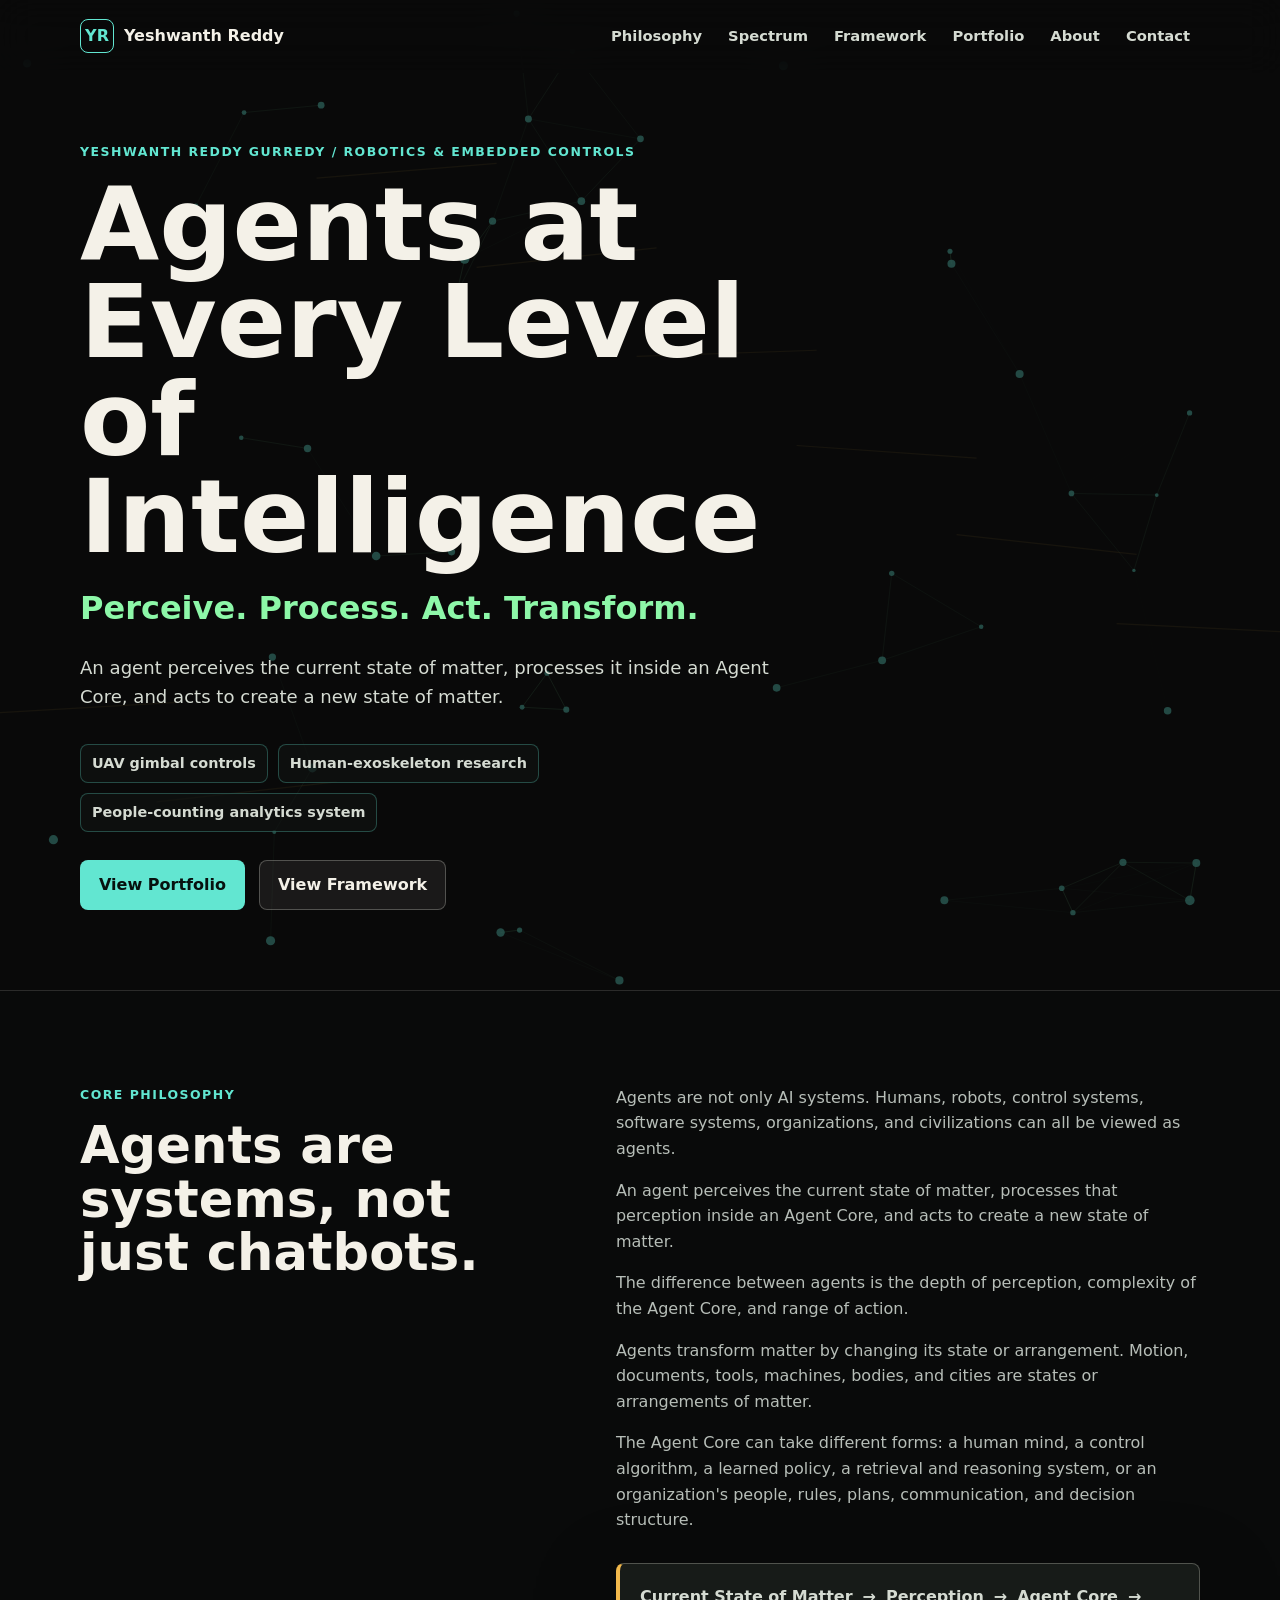
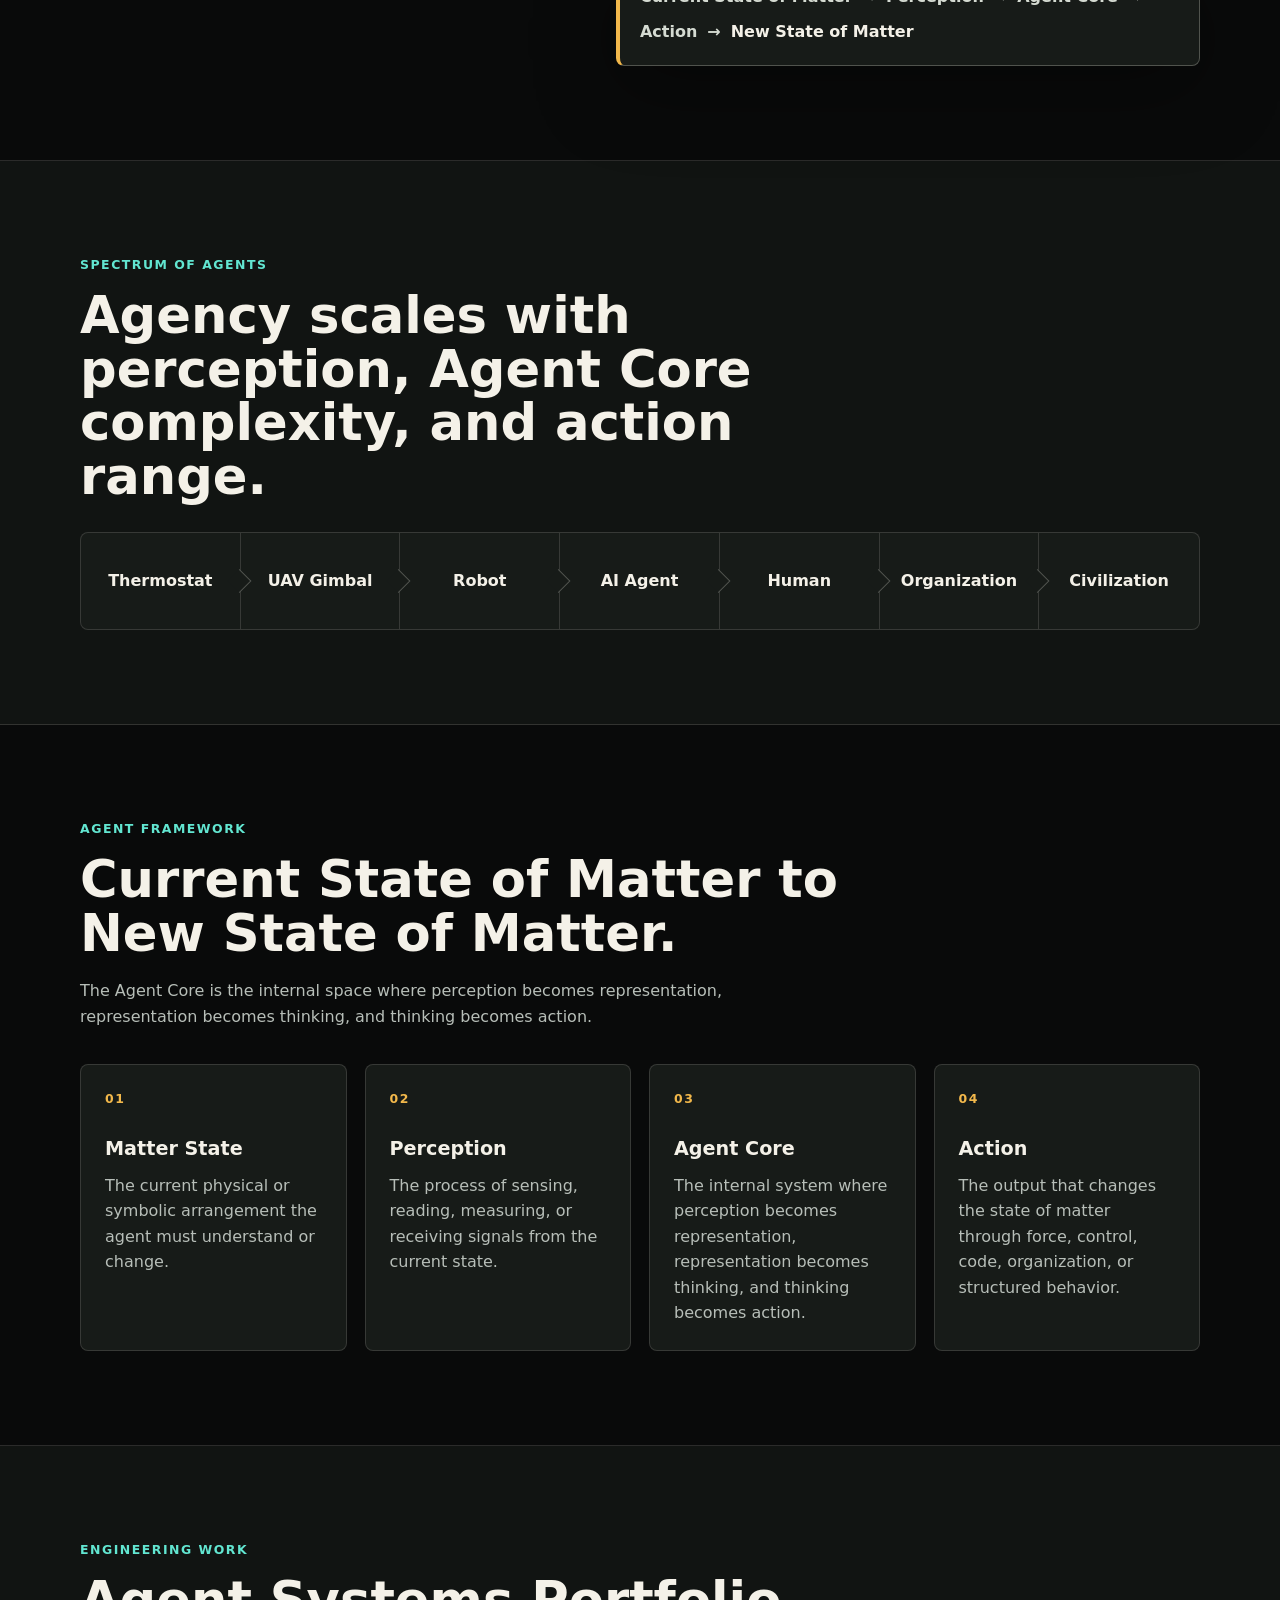
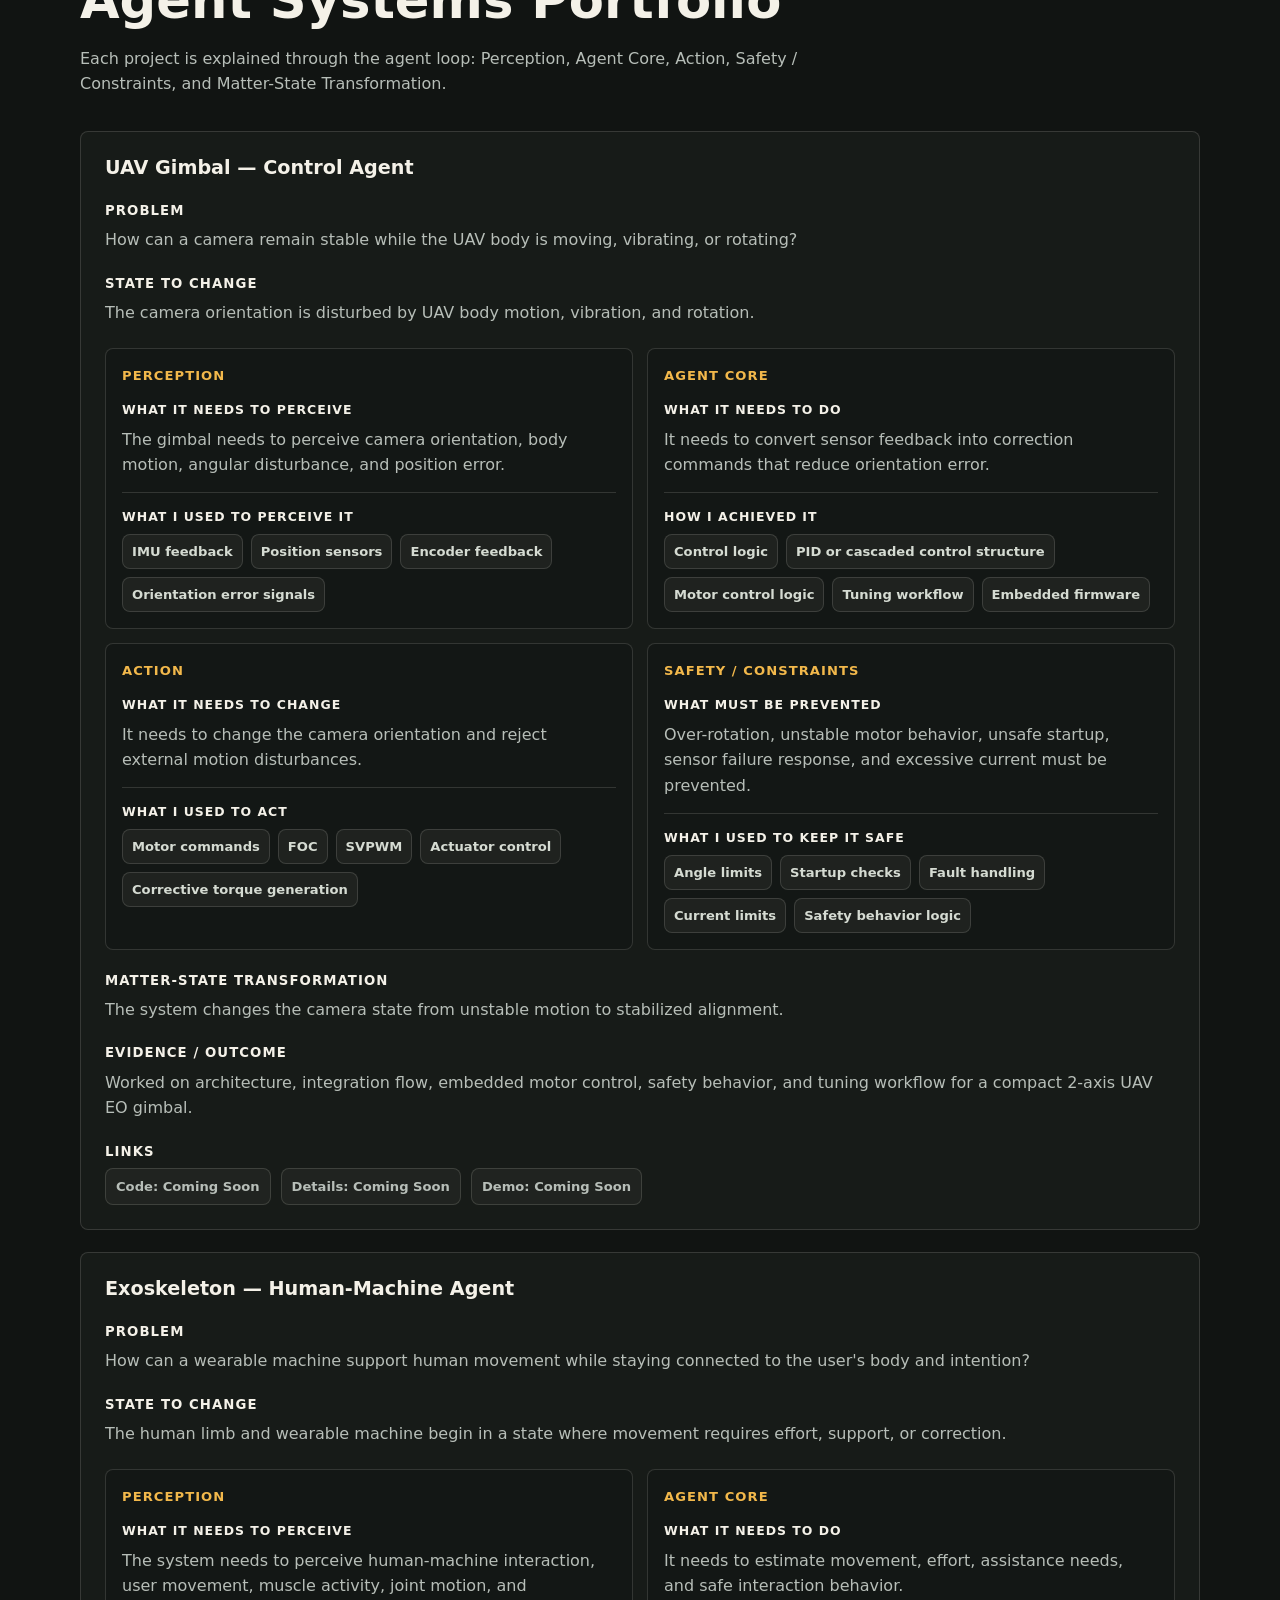
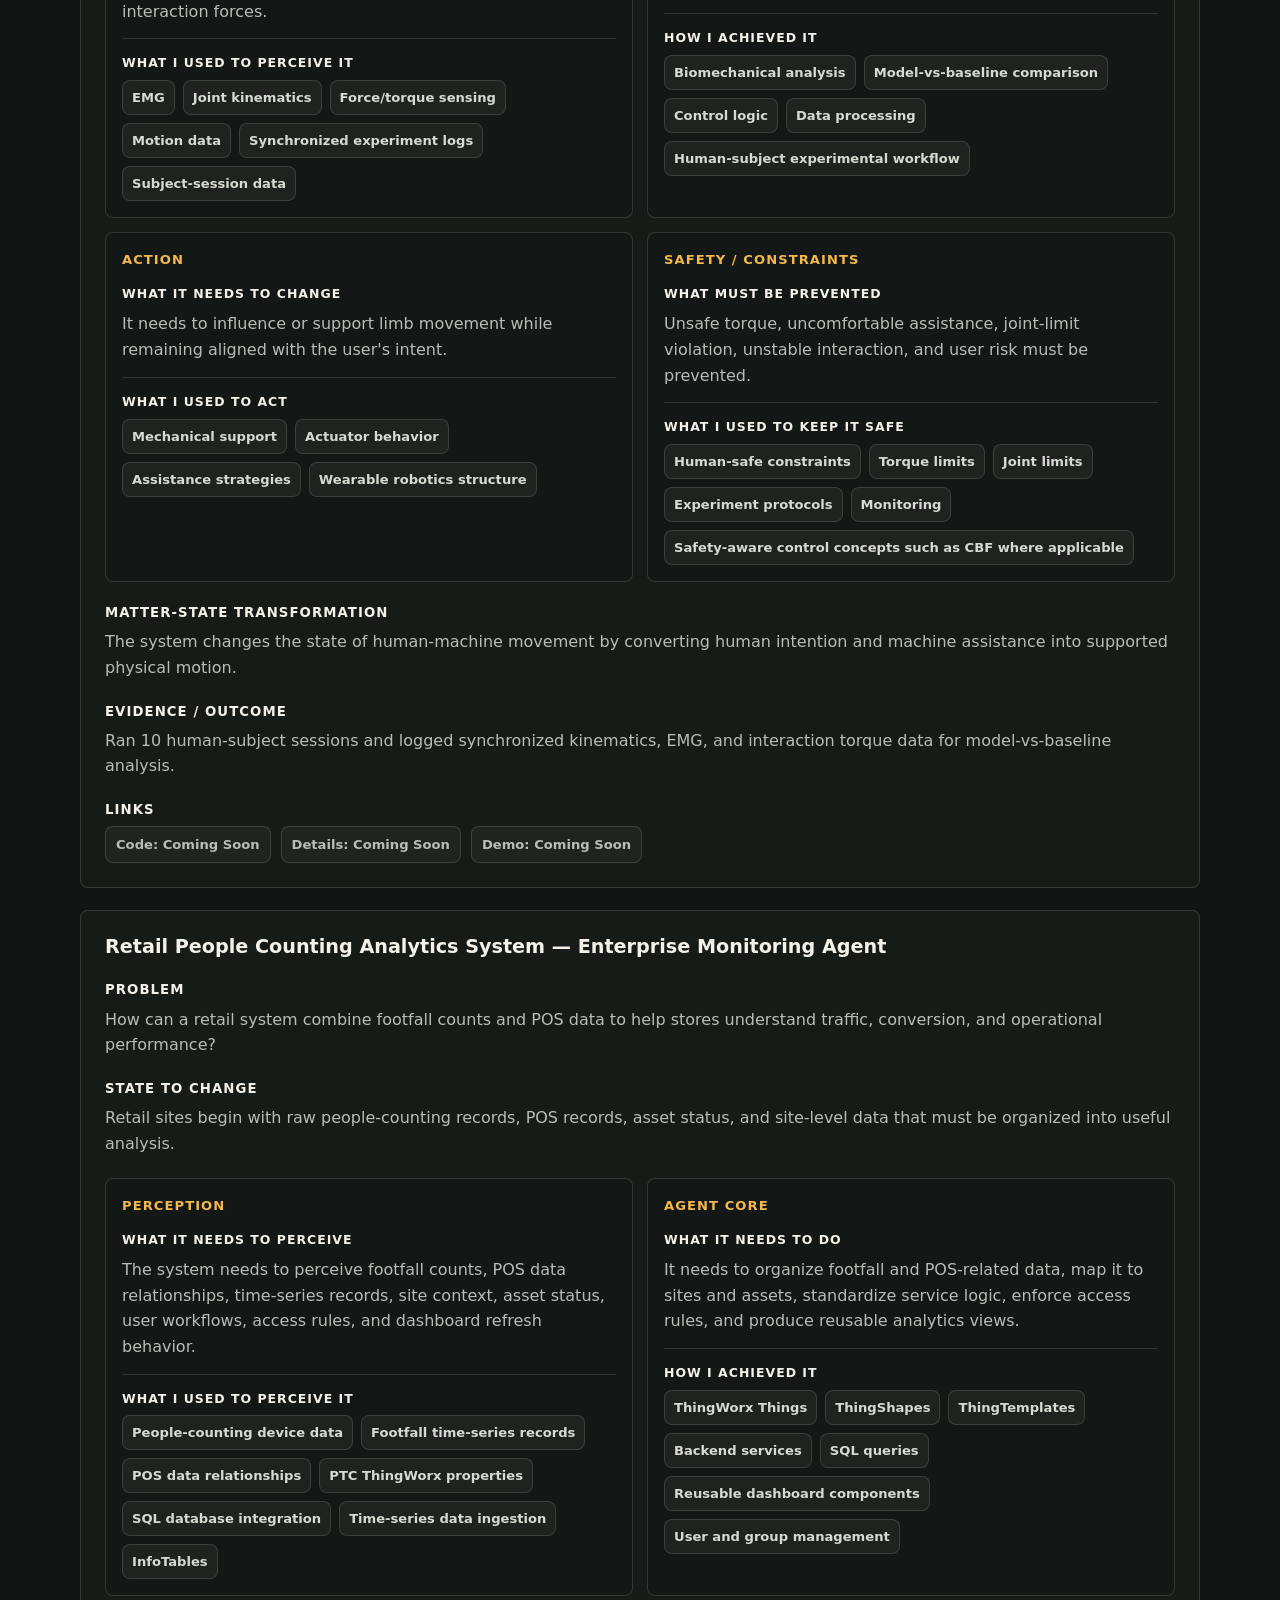
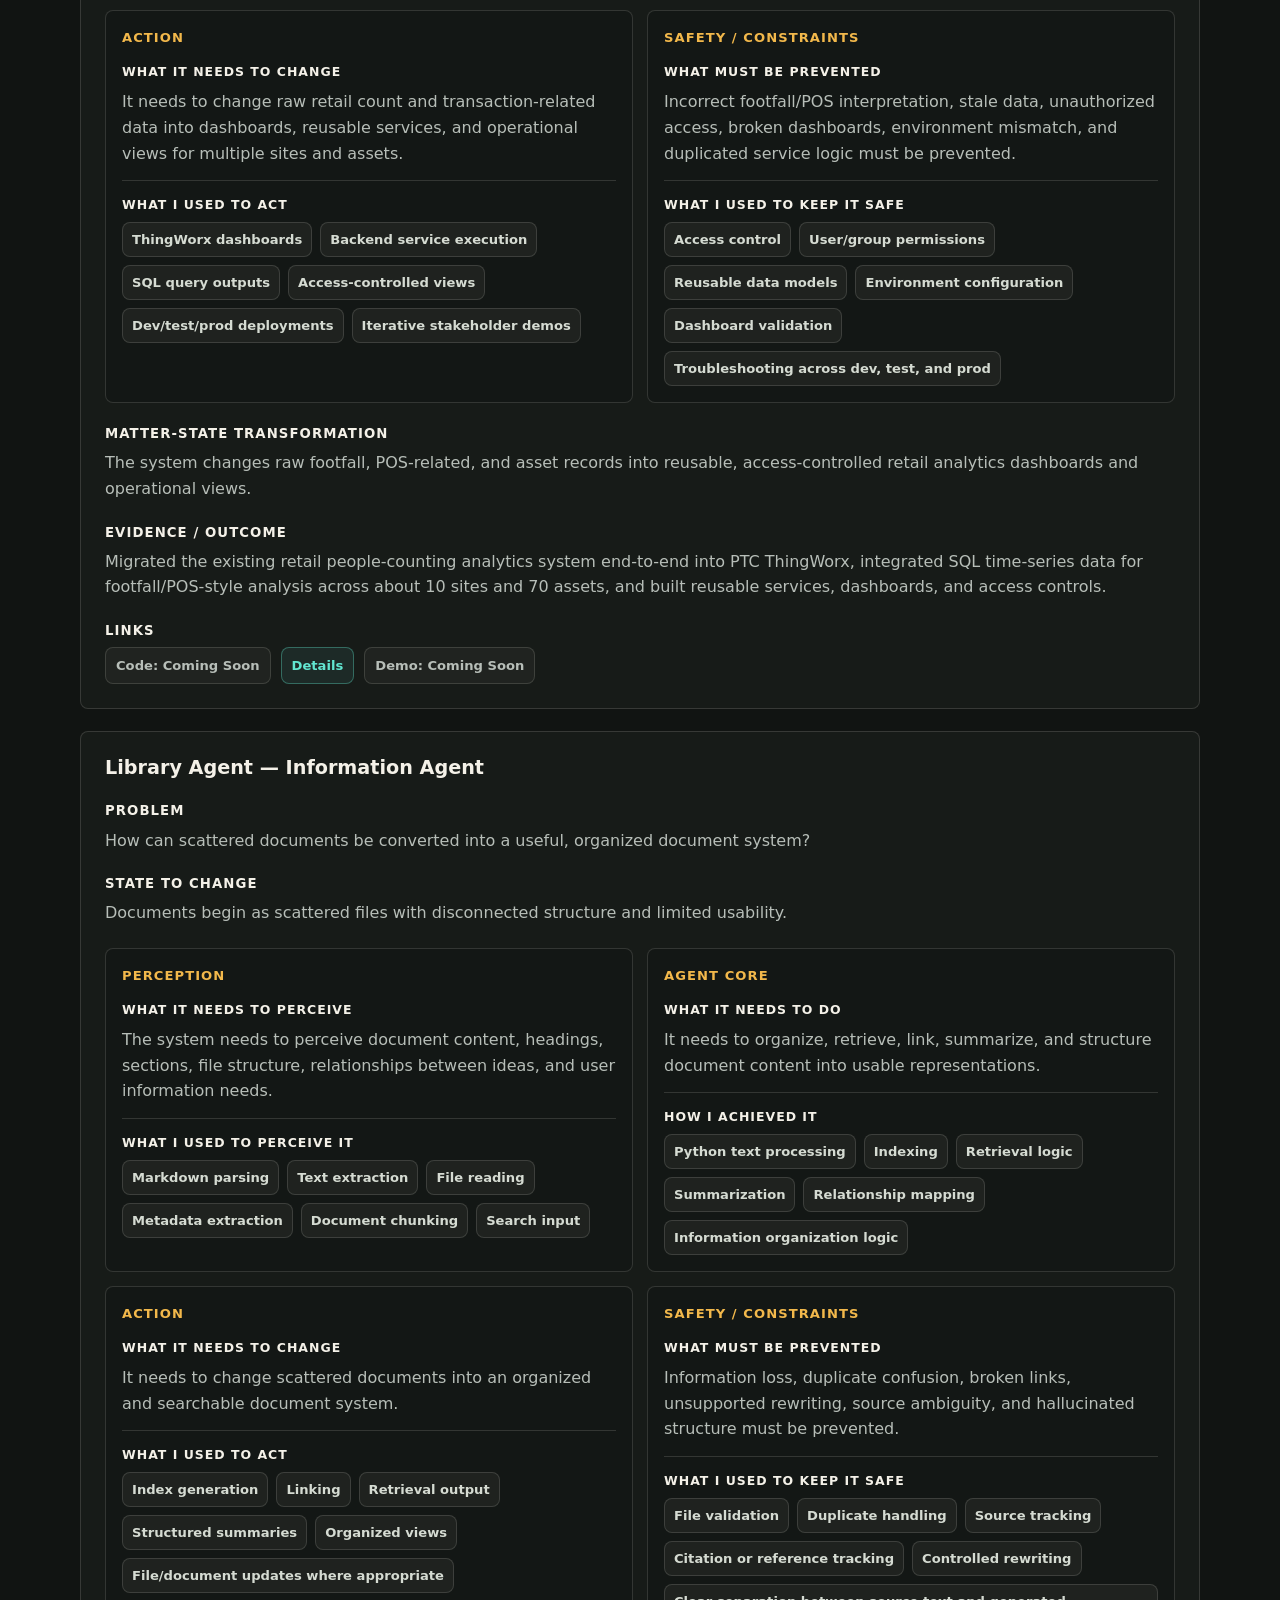
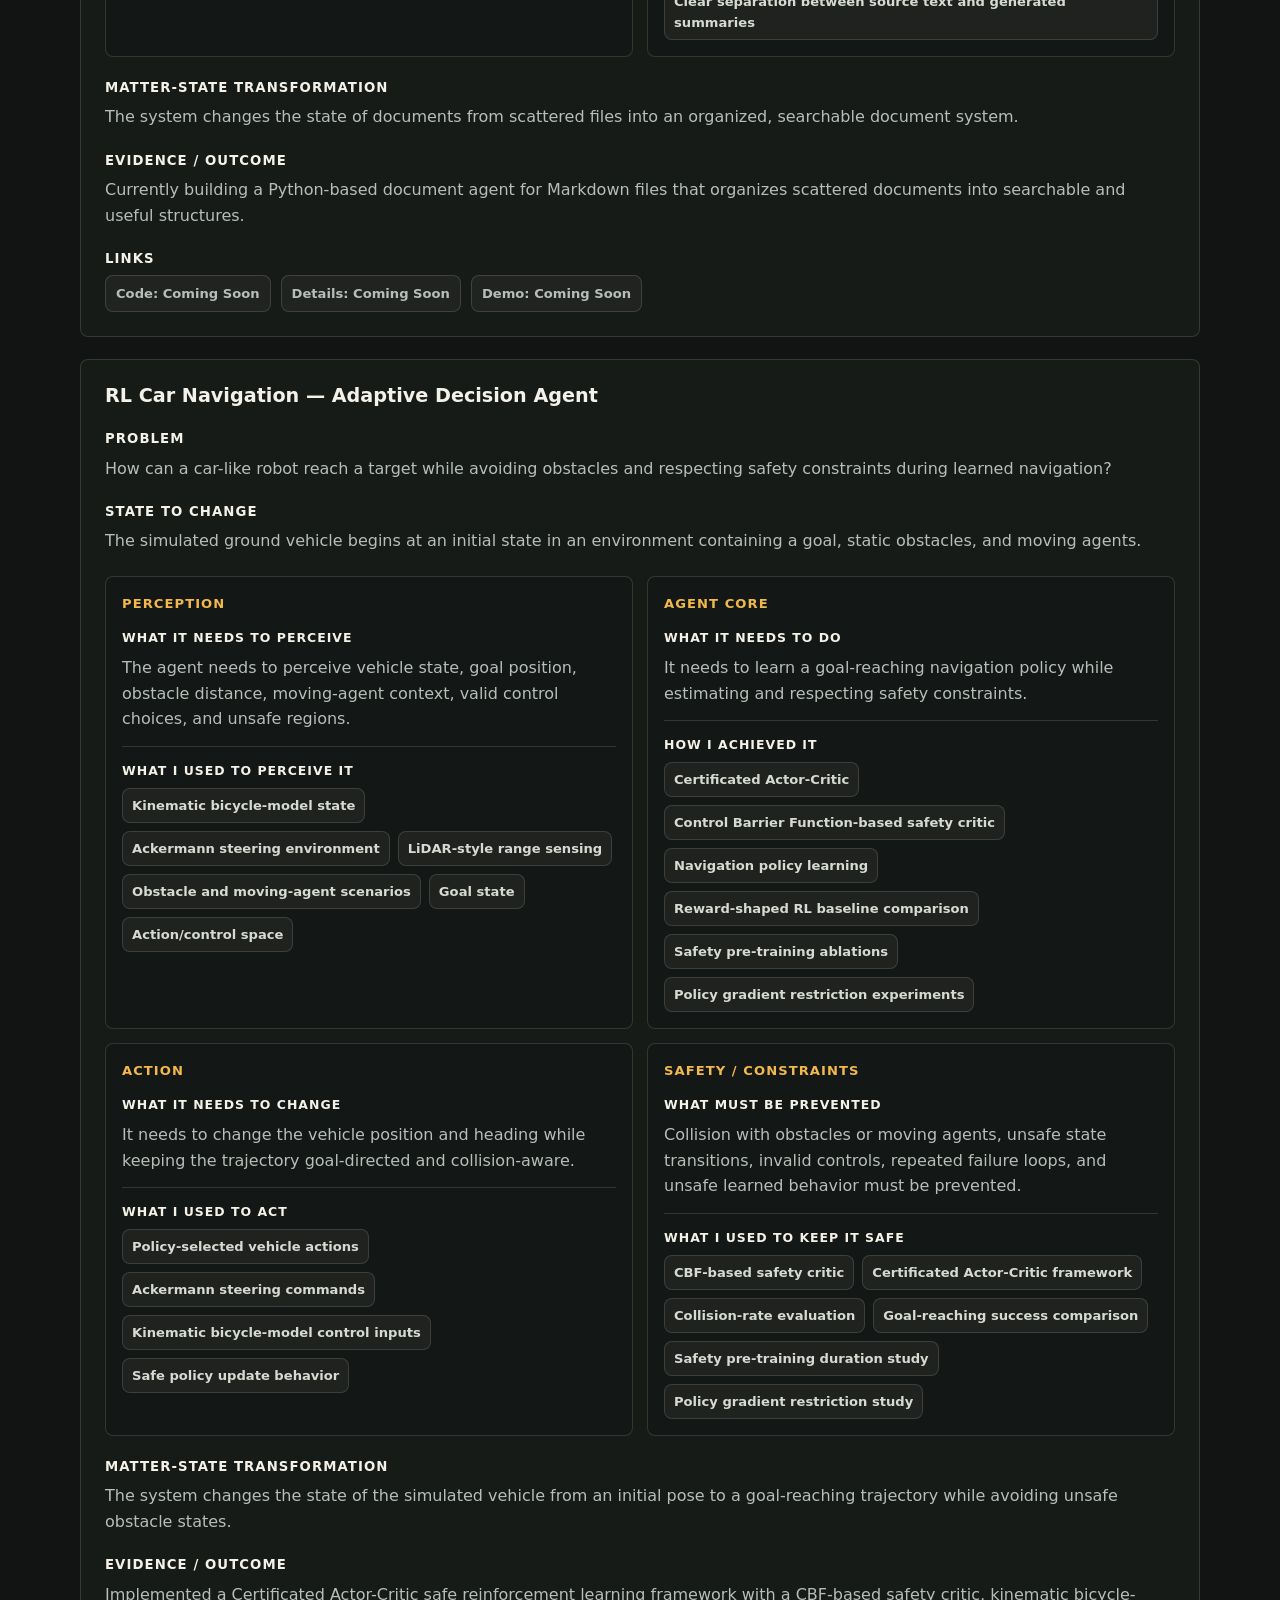
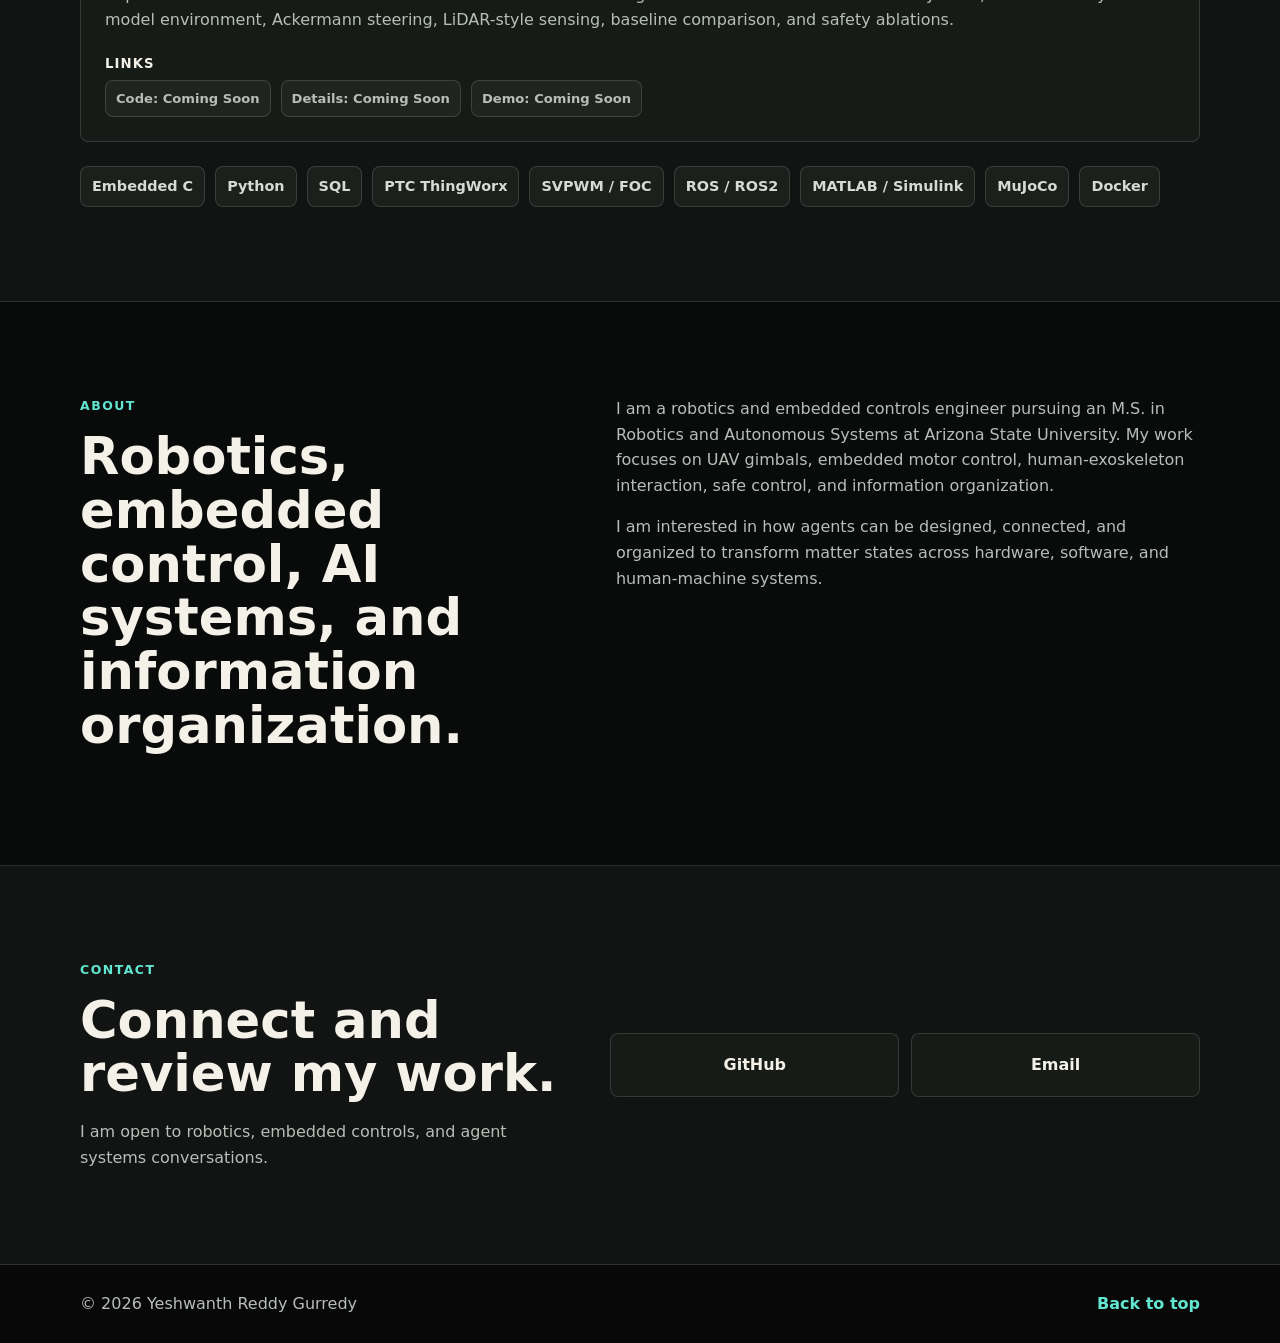
==== commit aeb37956: "Refactor project and site content structure; update styles and rendering logic - Removed evidence-ca" ====
--- a/index.html
+++ b/index.html
@@ -12,7 +12,6 @@
 <body>
   <a class="skip-link" href="#main-content">Skip to content</a>
 
-  <!-- The header stays compact so the first screen feels like a portfolio, not a landing-page pitch. -->
   <header class="site-header" id="site-header">
     <nav class="nav-shell" aria-label="Primary navigation">
       <a class="brand" href="#top" aria-label="Yeshwanth Reddy Gurredy portfolio home" data-brand-link>
@@ -28,10 +27,9 @@
 
       <ul class="nav-links" id="primary-menu" data-navigation>
         <li><a href="#philosophy">Philosophy</a></li>
+        <li><a href="#spectrum">Spectrum</a></li>
         <li><a href="#framework">Framework</a></li>
-        <li><a href="#projects">Projects</a></li>
-        <li><a href="#experience">Experience</a></li>
-        <li><a href="#spectrum">Spectrum</a></li>
+        <li><a href="#portfolio">Portfolio</a></li>
         <li><a href="#about">About</a></li>
         <li><a href="#contact">Contact</a></li>
       </ul>
@@ -40,7 +38,6 @@
 
   <main id="main-content">
     <section class="hero" id="top" aria-labelledby="hero-title">
-      <!-- Canvas is drawn by js/main.js and gives the page a technical visual system without external assets. -->
       <canvas id="agent-canvas" aria-hidden="true"></canvas>
       <div class="hero-shade" aria-hidden="true"></div>
 
@@ -54,11 +51,11 @@
         <div class="hero-proof" aria-label="Portfolio highlights" data-hero-highlights>
           <span>UAV gimbal controls</span>
           <span>Human-exoskeleton research</span>
-          <span>Embedded C / Python / SQL</span>
+          <span>People-counting analytics system</span>
         </div>
         <div class="hero-actions" aria-label="Featured page links" data-hero-actions>
-          <a class="button primary" href="#projects">View Projects</a>
-          <a class="button secondary" href="#experience">View Experience</a>
+          <a class="button primary" href="#portfolio">View Portfolio</a>
+          <a class="button secondary" href="#framework">View Framework</a>
         </div>
       </div>
     </section>
@@ -80,121 +77,22 @@
             The difference between agents is the depth of perception, complexity of the Agent Core, and range of action.
           </p>
           <p>
-            Agents transform matter by changing its state or arrangement. Documents, machines, bodies, vehicles, tools, and cities are all matter in different states and arrangements.
+            Agents transform matter by changing its state or arrangement. Motion, documents, tools, machines, bodies, and cities are states or arrangements of matter.
           </p>
           <p>
             The Agent Core can take different forms: a human mind, a control algorithm, a learned policy, a retrieval and reasoning system, or an organization's people, rules, plans, communication, and decision structure.
           </p>
-          <div class="equation-panel" aria-label="Core equation">
-            <span>Matter State</span>
-            <span>+</span>
+          <div class="equation-panel" aria-label="Core framework">
+            <span>Current State of Matter</span>
+            <span>&rarr;</span>
             <span>Perception</span>
-            <span>+</span>
+            <span>&rarr;</span>
             <span>Agent Core</span>
-            <span>+</span>
+            <span>&rarr;</span>
             <span>Action</span>
             <span>&rarr;</span>
-            <strong>New Matter State</strong>
+            <strong>New State of Matter</strong>
           </div>
-        </div>
-      </div>
-    </section>
-
-    <section class="section" id="framework" aria-labelledby="framework-title">
-      <div class="section-shell">
-        <div class="section-heading">
-          <p class="section-kicker" data-content="framework.kicker">Agent Framework</p>
-          <h2 id="framework-title" data-content="framework.title">Current State of Matter to New State of Matter.</h2>
-          <p data-content="framework.intro">
-            The Agent Core is the internal space where perception becomes representation, representation becomes thinking, and thinking becomes action.
-          </p>
-        </div>
-
-        <div class="card-grid framework-grid" data-framework-cards>
-          <article class="info-card">
-            <span class="card-index">01</span>
-            <h3>Matter State</h3>
-            <p>The current physical or symbolic arrangement the agent must understand or change.</p>
-          </article>
-          <article class="info-card">
-            <span class="card-index">02</span>
-            <h3>Perception</h3>
-            <p>The process of sensing, reading, measuring, or receiving signals from the current state.</p>
-          </article>
-          <article class="info-card">
-            <span class="card-index">03</span>
-            <h3>Agent Core</h3>
-            <p>The internal system where perception becomes representation, representation becomes thinking, and thinking becomes action.</p>
-          </article>
-          <article class="info-card">
-            <span class="card-index">04</span>
-            <h3>Action</h3>
-            <p>The output that changes the state of matter through force, control, code, organization, or structured behavior.</p>
-          </article>
-        </div>
-      </div>
-    </section>
-
-    <section class="section projects-section" id="projects" aria-labelledby="projects-title">
-      <div class="section-shell">
-        <div class="section-heading">
-          <p class="section-kicker" data-content="projectsSection.kicker">Engineering Projects</p>
-          <h2 id="projects-title" data-content="projectsSection.title">Projects as Agents</h2>
-          <p data-content="projectsSection.intro">
-            Each project shows how an agent perceives a matter state, processes it through an Agent Core, and acts to create a new matter state.
-          </p>
-        </div>
-
-        <!-- Project cards are rendered from data/projects.js so new projects do not require HTML edits. -->
-        <div class="card-grid project-grid" data-projects></div>
-        <noscript>
-          <p class="noscript-note" data-content="projectsSection.noscript">Project cards require JavaScript. Use a local server or GitHub Pages to preview the modular site.</p>
-        </noscript>
-      </div>
-    </section>
-
-    <section class="section experience-section" id="experience" aria-labelledby="experience-title">
-      <div class="section-shell">
-        <div class="section-heading">
-          <p class="section-kicker" data-content="experience.kicker">Experience Evidence</p>
-          <h2 id="experience-title" data-content="experience.title">Systems work behind the framework.</h2>
-          <p data-content="experience.intro">
-            The framework is grounded in hardware bring-up, embedded firmware, experimental robotics, and deployed information systems.
-          </p>
-        </div>
-
-        <div class="card-grid evidence-grid" data-experience-cards>
-          <article class="evidence-card">
-            <span class="evidence-value">2-axis</span>
-            <h3>Stabilized UAV EO gimbal</h3>
-            <p>Designed architecture, integration flow, motor control, safety behavior, and tuning workflow for a compact stabilized payload.</p>
-          </article>
-          <article class="evidence-card">
-            <span class="evidence-value">10 subjects</span>
-            <h3>Shoulder exoskeleton study</h3>
-            <p>Ran human-subject sessions and logged synchronized kinematics, EMG, and interaction torque for model-vs-baseline analysis.</p>
-          </article>
-          <article class="evidence-card">
-            <span class="evidence-value">~70 assets</span>
-            <h3>ThingWorx monitoring system</h3>
-            <p>Migrated a legacy retail monitoring application into reusable ThingWorx services, SQL queries, dashboards, and access controls.</p>
-          </article>
-          <article class="evidence-card">
-            <span class="evidence-value">MS RAS</span>
-            <h3>Robotics research foundation</h3>
-            <p>Building depth across control, safe reinforcement learning, visual odometry, MuJoCo simulation, and ROS-based robotics workflows.</p>
-          </article>
-        </div>
-
-        <div class="skill-strip" aria-label="Core technical skills" data-skill-list>
-          <span>Embedded C</span>
-          <span>Python</span>
-          <span>SQL</span>
-          <span>SVPWM / FOC</span>
-          <span>ROS / ROS2</span>
-          <span>MATLAB / Simulink</span>
-          <span>MuJoCo</span>
-          <span>Docker</span>
         </div>
       </div>
     </section>
@@ -218,6 +116,71 @@
       </div>
     </section>
 
+    <section class="section" id="framework" aria-labelledby="framework-title">
+      <div class="section-shell">
+        <div class="section-heading">
+          <p class="section-kicker" data-content="framework.kicker">Agent Framework</p>
+          <h2 id="framework-title" data-content="framework.title">Current State of Matter to New State of Matter.</h2>
+          <p data-content="framework.intro">
+            The Agent Core is the internal space where perception becomes representation, representation becomes thinking, and thinking becomes action.
+          </p>
+        </div>
+
+        <div class="card-grid framework-grid" data-framework-cards>
+          <article class="info-card">
+            <span class="card-index">01</span>
+            <h3>Matter State</h3>
+            <p>The current physical or symbolic arrangement the agent must understand or change.</p>
+          </article>
+          <article class="info-card">
+            <span class="card-index">02</span>
+            <h3>Perception</h3>
+            <p>The process of sensing, reading, measuring, or receiving signals from the current state.</p>
+          </article>
+          <article class="info-card">
+            <span class="card-index">03</span>
+            <h3>Agent Core</h3>
+            <p>The internal system where perception becomes representation, representation becomes thinking, and thinking becomes action.</p>
+          </article>
+          <article class="info-card">
+            <span class="card-index">04</span>
+            <h3>Action</h3>
+            <p>The output that changes the state of matter through force, control, code, organization, or structured behavior.</p>
+          </article>
+        </div>
+      </div>
+    </section>
+
+    <section class="section portfolio-section" id="portfolio" aria-labelledby="portfolio-title">
+      <div class="section-shell">
+        <div class="section-heading">
+          <p class="section-kicker" data-content="portfolio.kicker">Engineering Work</p>
+          <h2 id="portfolio-title" data-content="portfolio.title">Agent Systems Portfolio</h2>
+          <p data-content="portfolio.intro">
+            Each project is explained through the agent loop: Perception, Agent Core, Action, Safety / Constraints, and Matter-State Transformation.
+          </p>
+        </div>
+
+        <!-- Project cards are rendered from data/projects.js so new projects do not require HTML edits. -->
+        <div class="card-grid project-grid" data-projects></div>
+        <noscript>
+          <p class="noscript-note" data-content="portfolio.noscript">Project cards require JavaScript. Use a local server or GitHub Pages to preview the modular site.</p>
+        </noscript>
+
+        <div class="skill-strip" aria-label="Core technical skills" data-skill-list>
+          <span>Embedded C</span>
+          <span>Python</span>
+          <span>SQL</span>
+          <span>PTC ThingWorx</span>
+          <span>SVPWM / FOC</span>
+          <span>ROS / ROS2</span>
+          <span>MATLAB / Simulink</span>
+          <span>MuJoCo</span>
+          <span>Docker</span>
+        </div>
+      </div>
+    </section>
+
     <section class="section about-section" id="about" aria-labelledby="about-title">
       <div class="section-shell two-column">
         <div>
@@ -240,14 +203,11 @@
         <div>
           <p class="section-kicker" data-content="contact.kicker">Contact</p>
           <h2 id="contact-title" data-content="contact.title">Connect and review my work.</h2>
-          <p data-content="contact.intro">GitHub and email are ready. Add your LinkedIn URL and resume PDF when you want those links to go live.</p>
+          <p data-content="contact.intro">I am open to robotics, embedded controls, and agent systems conversations.</p>
         </div>
 
         <div class="contact-links" aria-label="Contact links" data-contact-links>
-          <!-- Update the LinkedIn URL and add assets/resume.pdf before publishing those links broadly. -->
           <a href="https://github.com/YeshRobo" target="_blank" rel="noreferrer">GitHub</a>
-          <a href="https://www.linkedin.com/in/your-profile" target="_blank" rel="noreferrer">LinkedIn</a>
-          <a href="assets/resume.pdf">Resume</a>
           <a href="mailto:yeshwanth.rg060694@gmail.com">Email</a>
         </div>
       </div>
@@ -261,6 +221,6 @@
     </div>
   </footer>
 
-  <script type="module" src="js/main.js?v=agent-core-1"></script>
+  <script type="module" src="js/main.js?v=agent-systems-1"></script>
 </body>
 </html>
--- a/css/layout.css
+++ b/css/layout.css
@@ -109,10 +109,6 @@
   gap: 22px;
 }
 
-.evidence-grid {
-  grid-template-columns: repeat(4, minmax(0, 1fr));
-}
-
 .contact-shell {
   display: grid;
   grid-template-columns: minmax(0, 0.9fr) minmax(0, 1.1fr);
@@ -122,7 +118,7 @@
 
 .contact-links {
   display: grid;
-  grid-template-columns: repeat(4, minmax(0, 1fr));
+  grid-template-columns: repeat(auto-fit, minmax(160px, 1fr));
   gap: 12px;
 }
 
@@ -169,8 +165,7 @@
     gap: 30px;
   }
 
-  .framework-grid,
-  .evidence-grid {
+  .framework-grid {
     grid-template-columns: repeat(2, minmax(0, 1fr));
   }
 
@@ -206,7 +201,6 @@
   }
 
   .framework-grid,
-  .evidence-grid,
   .agent-scale,
   .contact-links {
     grid-template-columns: 1fr;
--- a/css/components.css
+++ b/css/components.css
@@ -167,7 +167,6 @@
 .project-card p:last-child,
 .project-section:last-child,
 .info-card p:last-child,
-.evidence-card p:last-child,
 .contact-shell p:last-child {
   margin-bottom: 0;
 }
@@ -193,8 +192,7 @@
 }
 
 .info-card,
-.project-card,
-.evidence-card {
+.project-card {
   min-height: 100%;
   border: 1px solid var(--line);
   border-radius: 8px;
@@ -204,8 +202,7 @@
 }
 
 .info-card:hover,
-.project-card:hover,
-.evidence-card:hover {
+.project-card:hover {
   transform: translateY(-4px);
   border-color: rgba(98, 230, 209, 0.42);
   background: var(--surface-soft);
@@ -222,7 +219,7 @@
 }
 
 .project-card-header {
-  margin-bottom: 18px;
+  margin-bottom: 20px;
 }
 
 .project-card-header h3 {
@@ -239,7 +236,7 @@
 }
 
 .project-section {
-  margin-top: 18px;
+  margin-top: 20px;
 }
 
 .project-section h4 {
@@ -254,6 +251,47 @@
   margin-bottom: 0;
 }
 
+.project-loop {
+  display: grid;
+  grid-template-columns: repeat(2, minmax(0, 1fr));
+  gap: 14px;
+  margin-top: 22px;
+}
+
+.project-phase {
+  border: 1px solid var(--line);
+  border-radius: 8px;
+  background: rgba(9, 10, 10, 0.2);
+  padding: 16px;
+}
+
+.project-phase h4 {
+  margin-bottom: 14px;
+  color: var(--accent-warm);
+  font-size: 0.82rem;
+  letter-spacing: 0.08em;
+  text-transform: uppercase;
+}
+
+.project-detail + .project-detail {
+  margin-top: 14px;
+  padding-top: 14px;
+  border-top: 1px solid var(--line);
+}
+
+.project-detail-label {
+  margin-bottom: 7px;
+  color: var(--text);
+  font-size: 0.78rem;
+  font-weight: 850;
+  letter-spacing: 0.08em;
+  text-transform: uppercase;
+}
+
+.project-detail p:last-child {
+  margin-bottom: 0;
+}
+
 .tech-list {
   display: flex;
   flex-wrap: wrap;
@@ -270,27 +308,33 @@
   display: flex;
   flex-wrap: wrap;
   gap: 10px;
-  margin-top: 22px;
-}
-
+}
+
+.project-link,
 .project-links a {
-  border-bottom: 1px solid rgba(98, 230, 209, 0.45);
+  display: inline-flex;
+  align-items: center;
+  min-height: 34px;
+  border: 1px solid rgba(98, 230, 209, 0.34);
+  border-radius: 8px;
+  padding: 7px 10px;
+  background: rgba(98, 230, 209, 0.08);
   color: var(--accent);
+  font-size: 0.82rem;
   font-weight: 800;
 }
 
 .project-links a:hover,
 .project-links a:focus-visible {
+  border-color: var(--accent);
+  background: rgba(98, 230, 209, 0.14);
   color: var(--accent-strong);
 }
 
-.evidence-value {
-  display: inline-flex;
-  margin-bottom: 22px;
-  color: var(--accent-warm);
-  font-size: 1.55rem;
-  font-weight: 900;
-  line-height: 1;
+.project-link.is-disabled {
+  border-color: var(--line);
+  background: rgba(244, 241, 232, 0.04);
+  color: var(--muted);
 }
 
 .skill-strip {
@@ -392,6 +436,10 @@
     padding: 12px;
   }
 
+  .project-loop {
+    grid-template-columns: 1fr;
+  }
+
   .agent-scale li:not(:last-child) {
     border-right: 0;
     border-bottom: 1px solid var(--line);
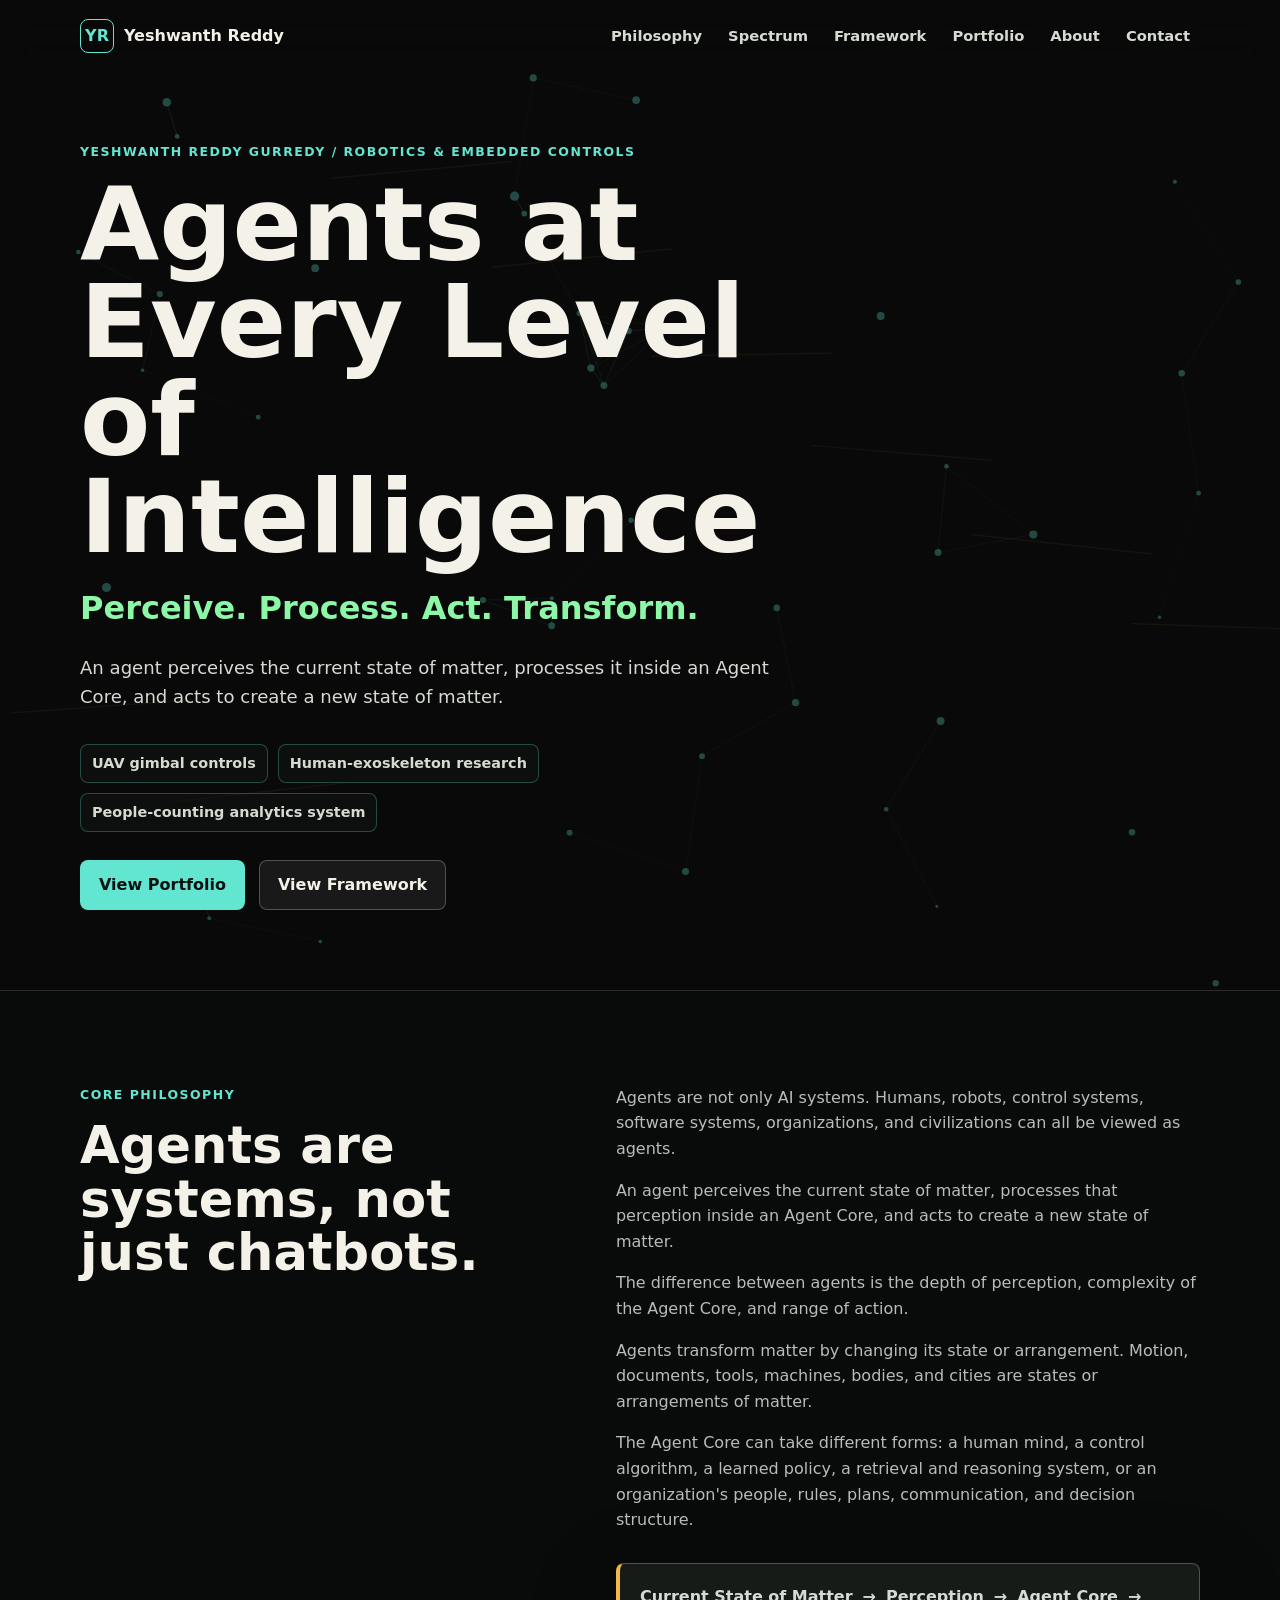
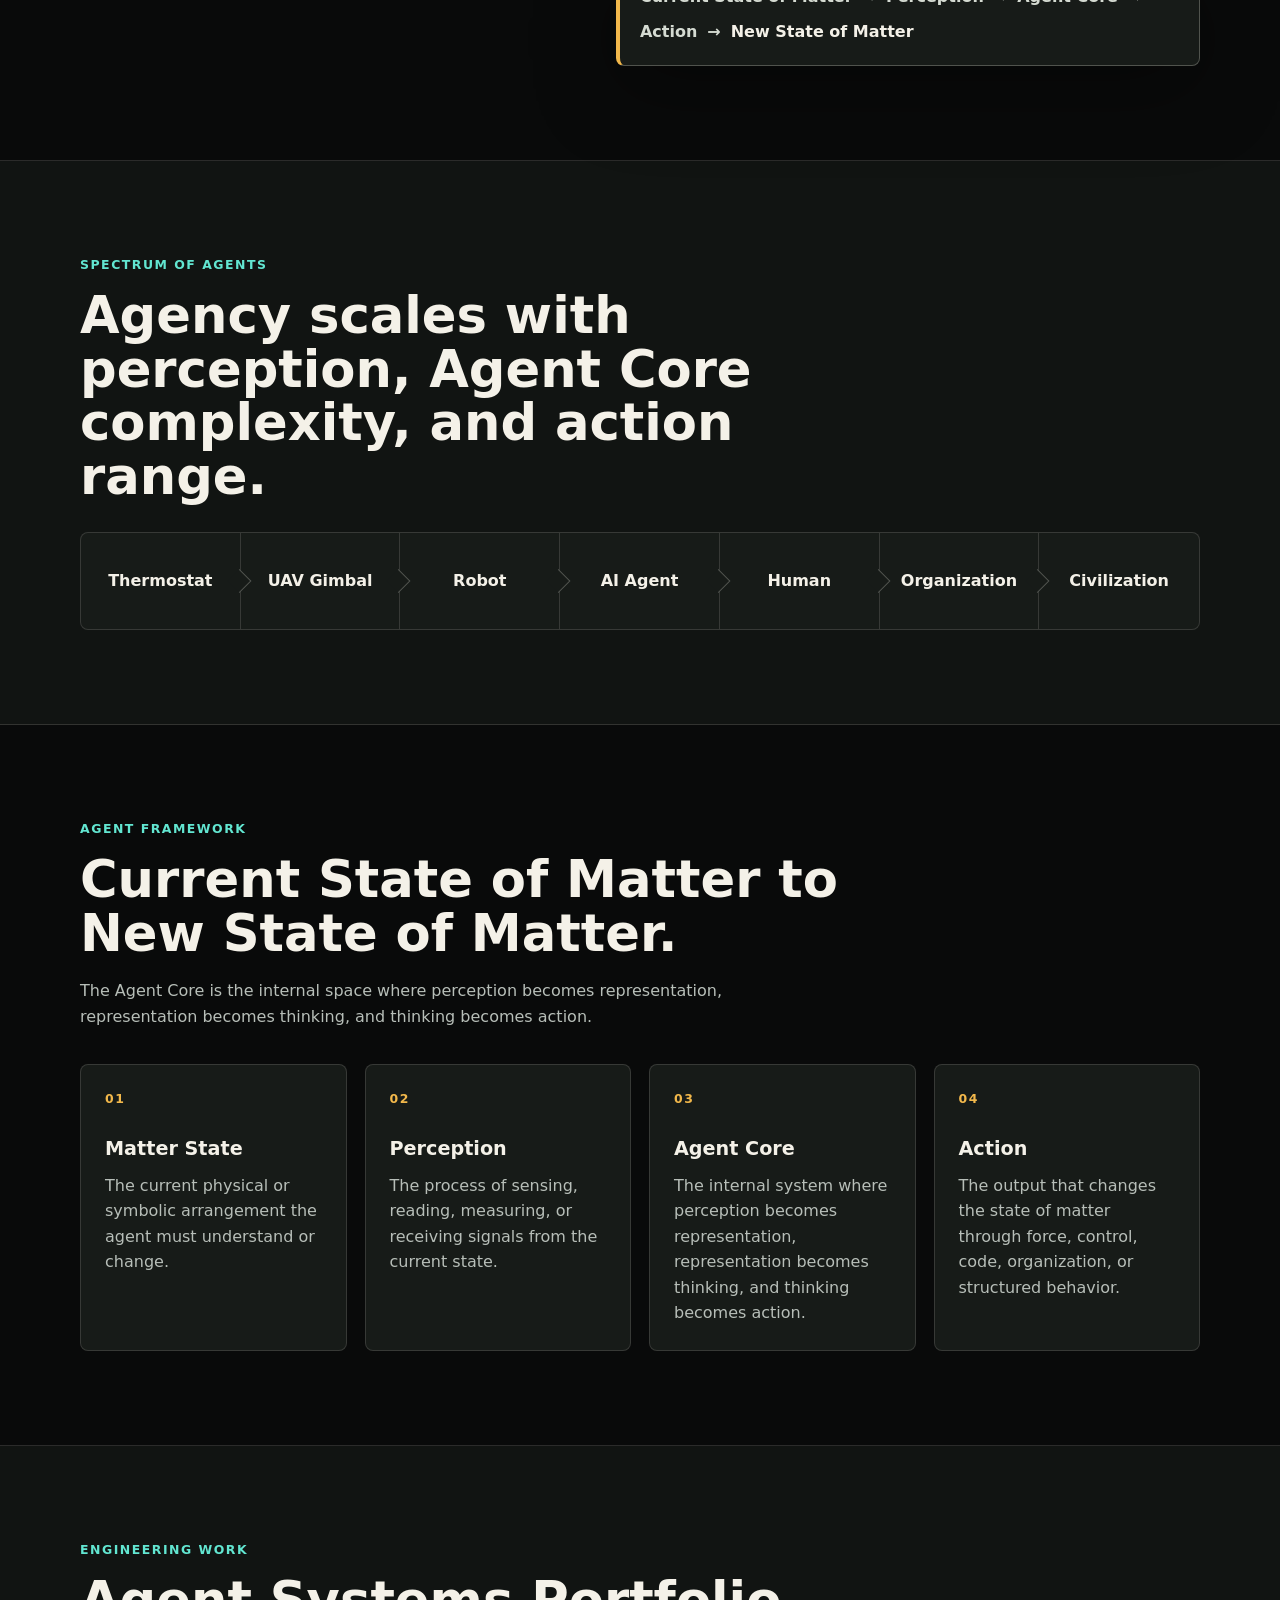
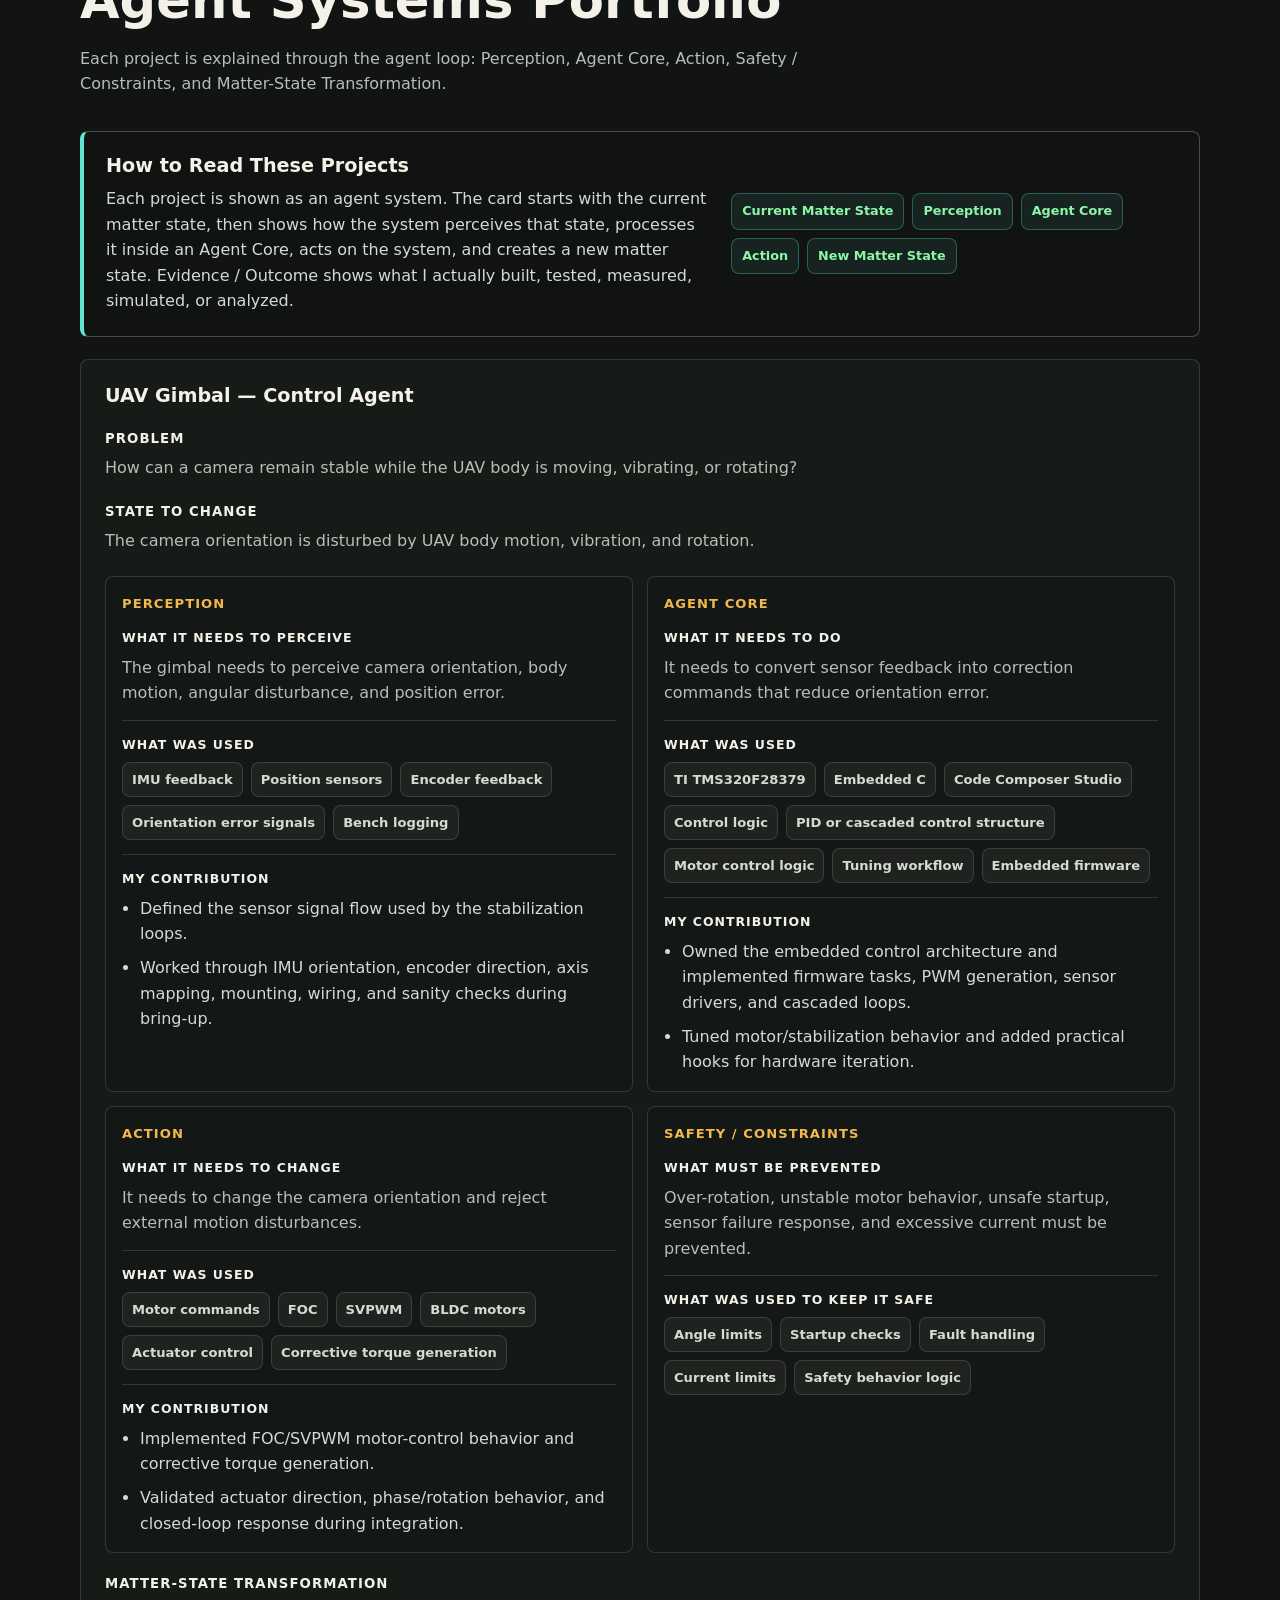
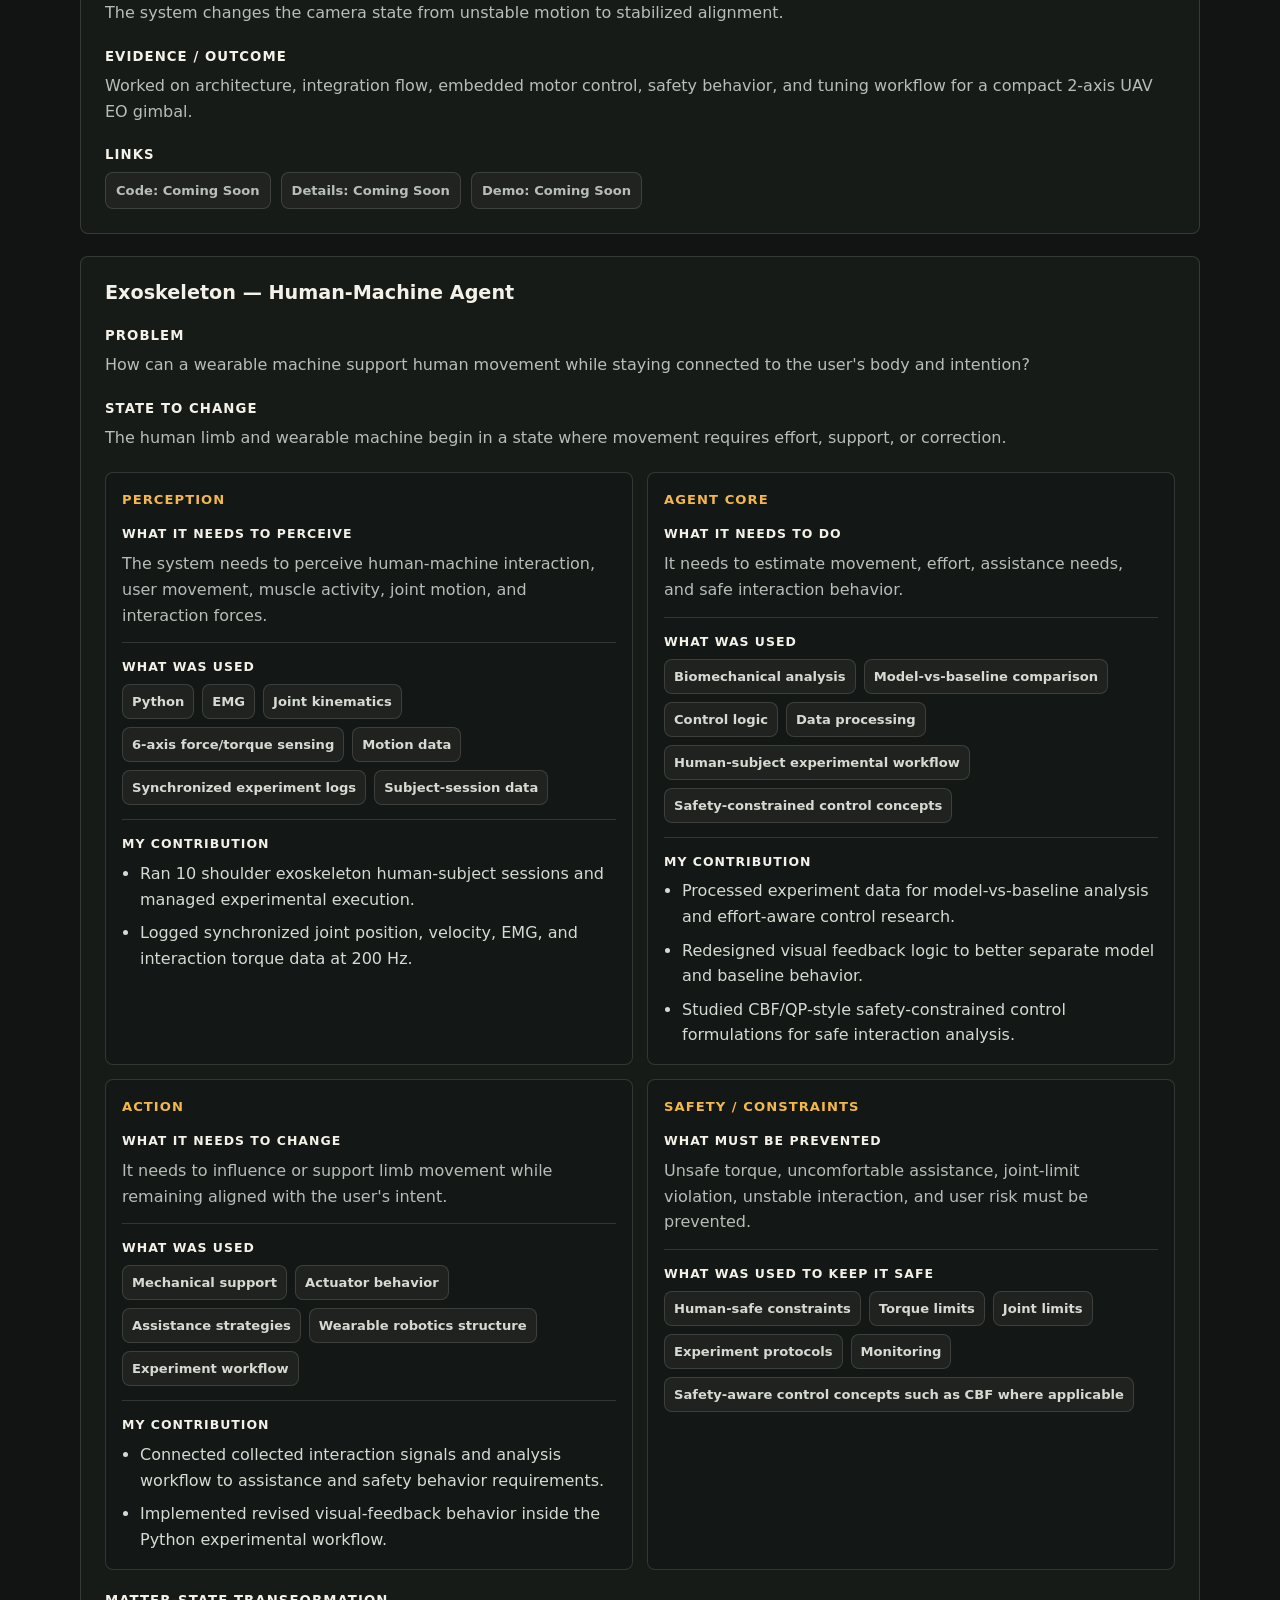
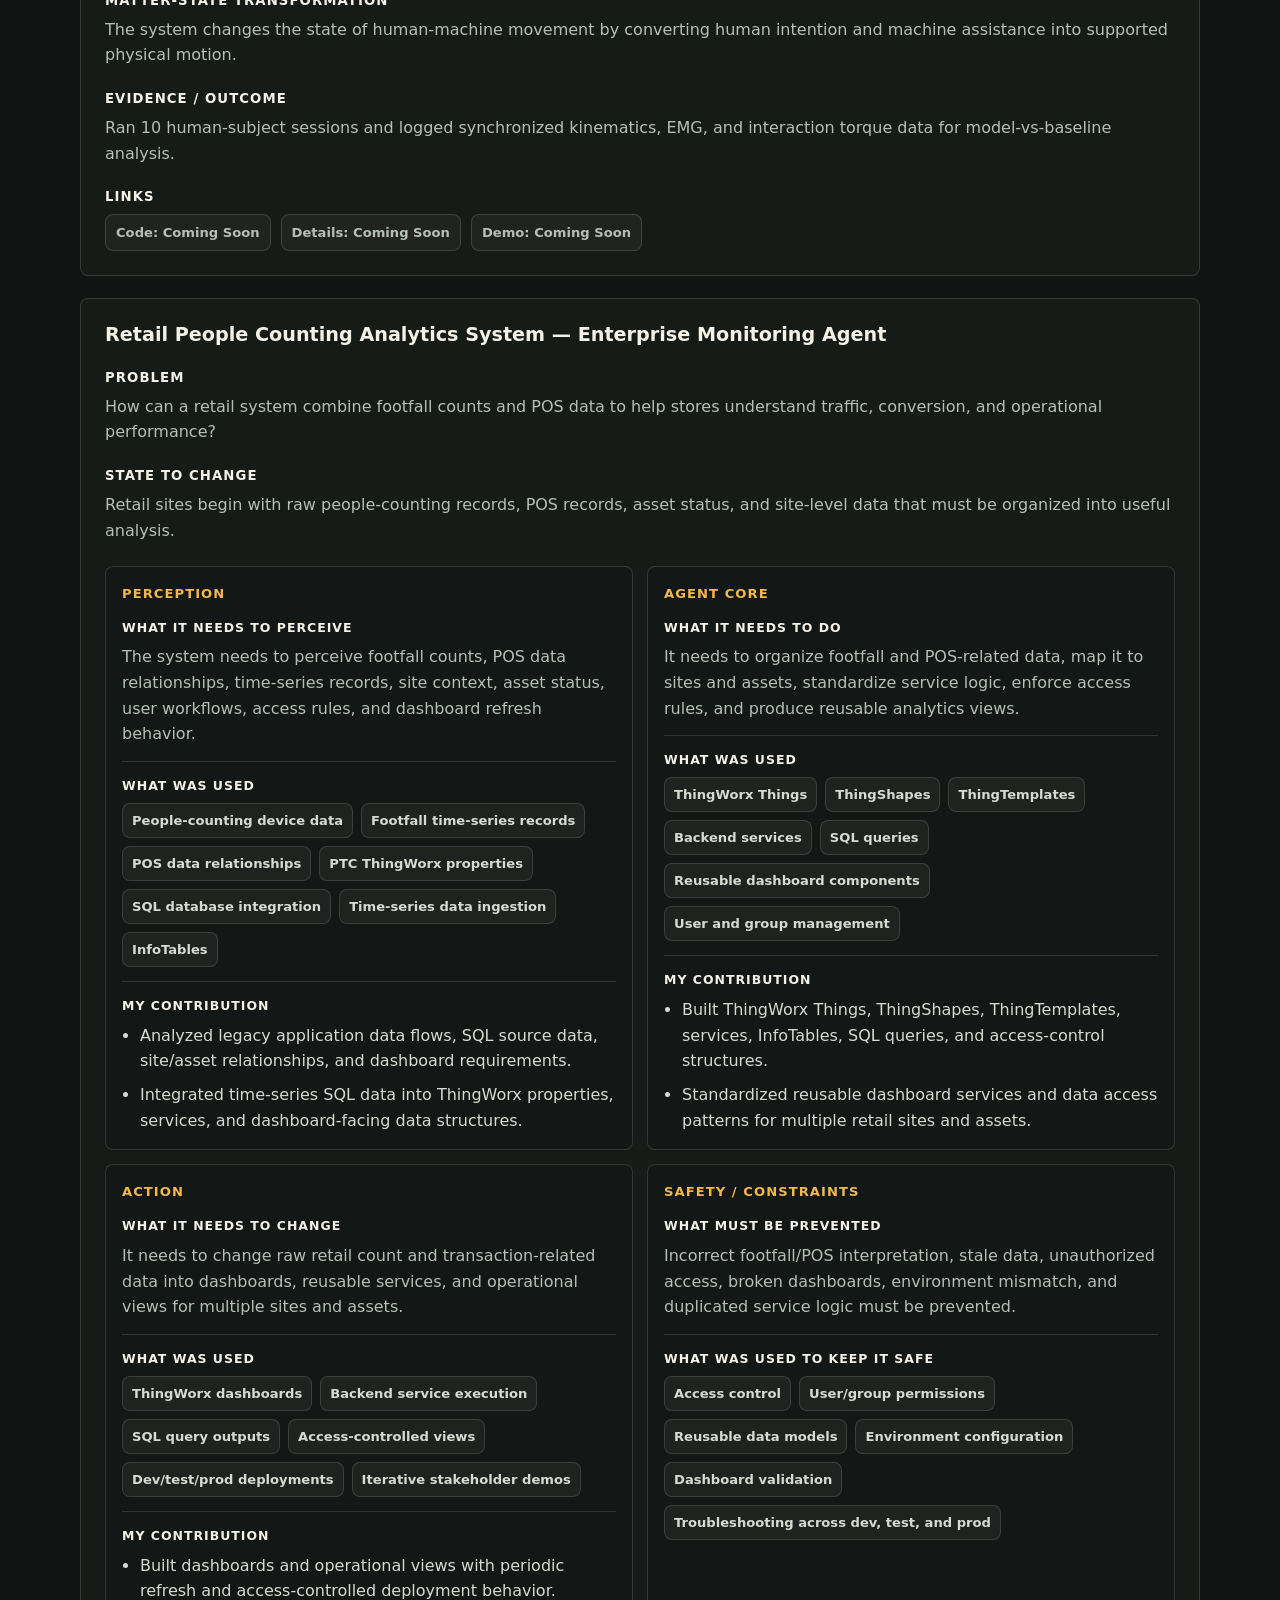
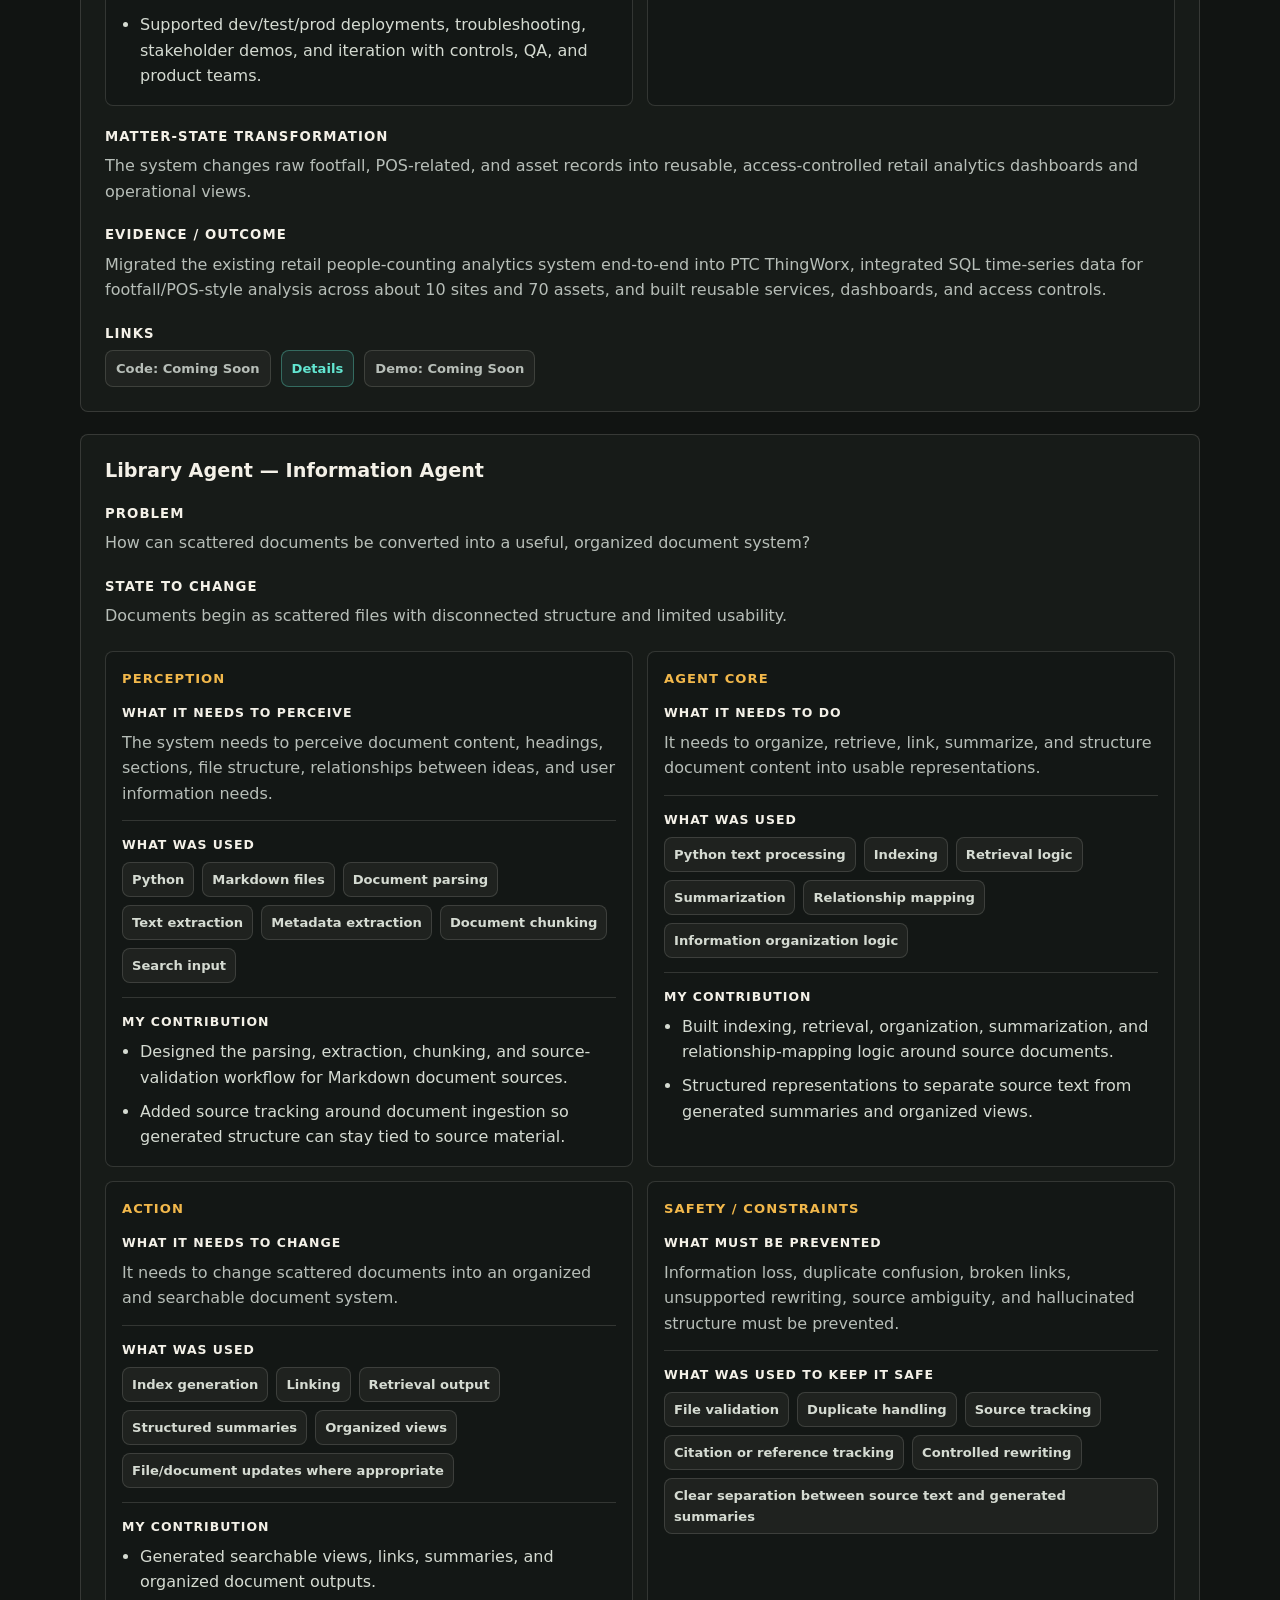
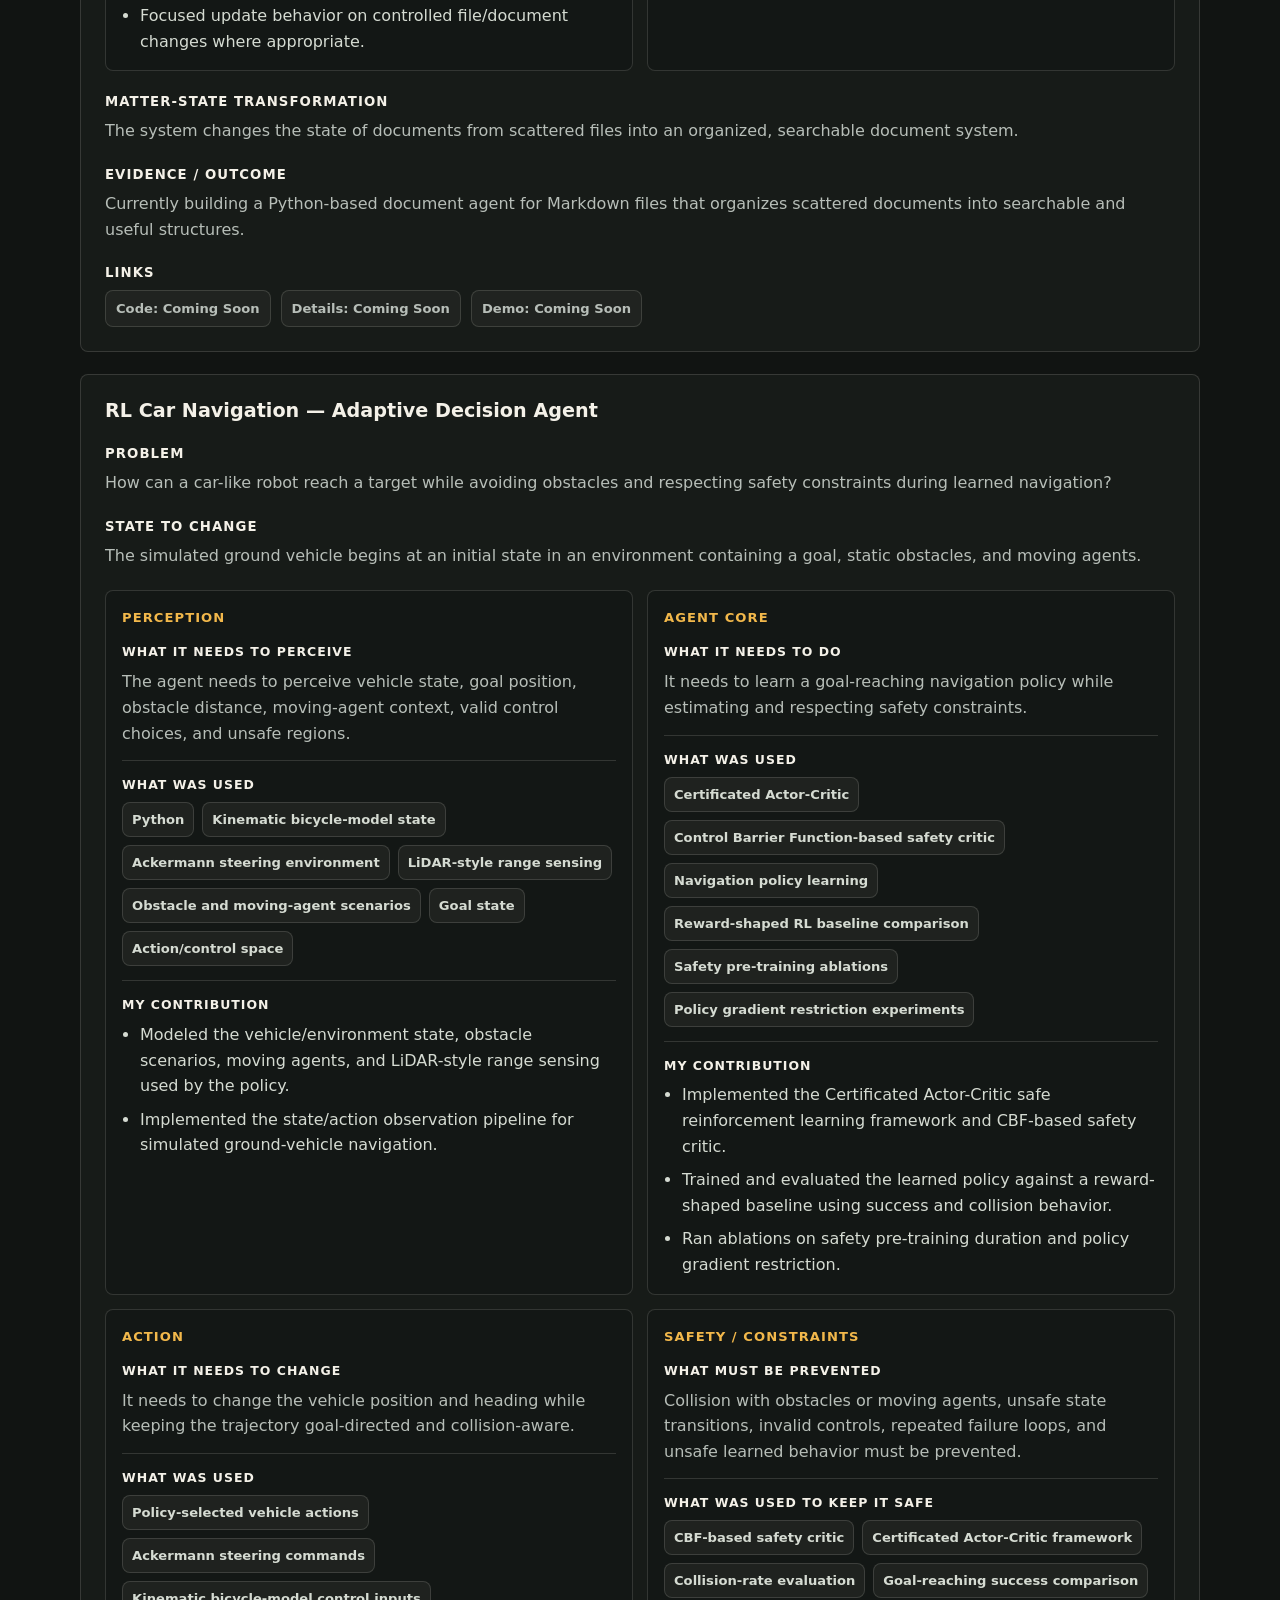
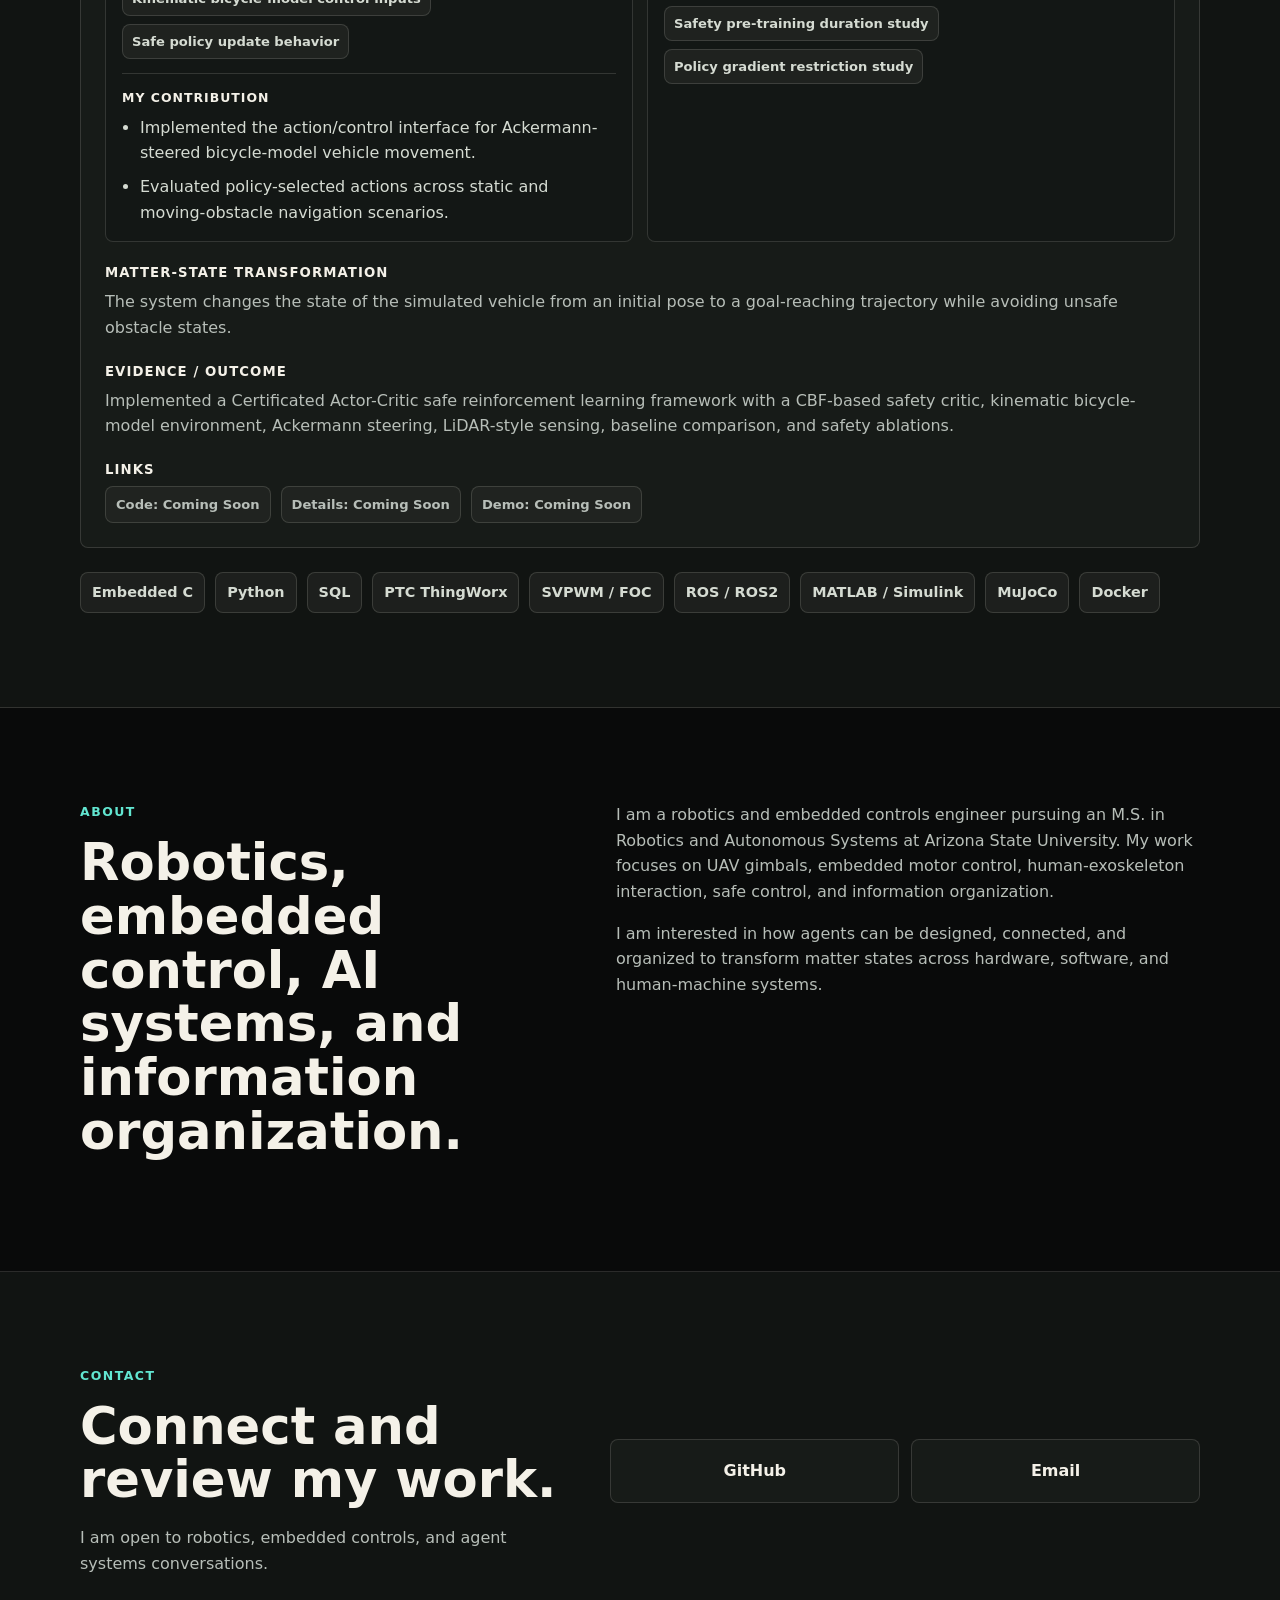
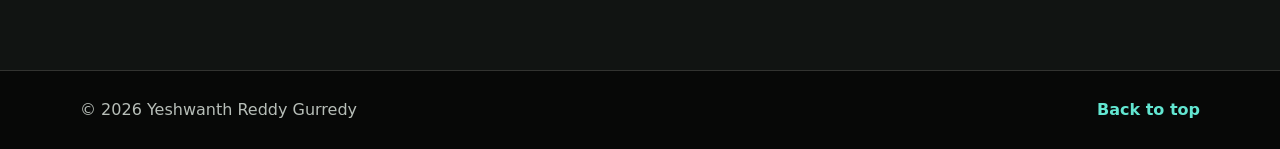
==== commit 5fb8058e: "Enhance portfolio section with a guide on project reading flow; update project details and contribut" ====
--- a/index.html
+++ b/index.html
@@ -161,6 +161,22 @@
           </p>
         </div>
 
+        <article class="portfolio-guide" data-portfolio-guide>
+          <div>
+            <h3 data-content="portfolio.guide.title">How to Read These Projects</h3>
+            <p data-content="portfolio.guide.body">
+              Each project is shown as an agent system. The card starts with the current matter state, then shows how the system perceives that state, processes it inside an Agent Core, acts on the system, and creates a new matter state. Evidence / Outcome shows what I actually built, tested, measured, simulated, or analyzed.
+            </p>
+          </div>
+          <div class="portfolio-guide-flow" aria-label="Project card reading flow" data-portfolio-guide-flow>
+            <span>Current Matter State</span>
+            <span>Perception</span>
+            <span>Agent Core</span>
+            <span>Action</span>
+            <span>New Matter State</span>
+          </div>
+        </article>
+
         <!-- Project cards are rendered from data/projects.js so new projects do not require HTML edits. -->
         <div class="card-grid project-grid" data-projects></div>
         <noscript>
--- a/css/components.css
+++ b/css/components.css
@@ -208,6 +208,47 @@
   background: var(--surface-soft);
 }
 
+.portfolio-guide {
+  display: grid;
+  grid-template-columns: minmax(0, 1.15fr) minmax(260px, 0.85fr);
+  gap: 22px;
+  align-items: center;
+  margin-bottom: 22px;
+  border: 1px solid var(--line-strong);
+  border-left: 4px solid var(--accent);
+  border-radius: 8px;
+  background: rgba(17, 20, 18, 0.82);
+  padding: 22px;
+}
+
+.portfolio-guide h3 {
+  margin-bottom: 8px;
+}
+
+.portfolio-guide p {
+  margin-bottom: 0;
+  color: var(--muted-strong);
+}
+
+.portfolio-guide-flow {
+  display: flex;
+  flex-wrap: wrap;
+  gap: 8px;
+}
+
+.portfolio-guide-flow span {
+  display: inline-flex;
+  align-items: center;
+  min-height: 34px;
+  border: 1px solid rgba(98, 230, 209, 0.3);
+  border-radius: 8px;
+  background: rgba(98, 230, 209, 0.08);
+  padding: 7px 10px;
+  color: var(--accent-strong);
+  font-size: 0.8rem;
+  font-weight: 850;
+}
+
 .card-index {
   display: block;
   margin-bottom: 28px;
@@ -249,6 +290,16 @@
 
 .project-section p {
   margin-bottom: 0;
+}
+
+.project-bullet-list {
+  margin: 0;
+  padding-left: 18px;
+  color: var(--muted-strong);
+}
+
+.project-bullet-list li + li {
+  margin-top: 8px;
 }
 
 .project-loop {
@@ -440,6 +491,10 @@
     grid-template-columns: 1fr;
   }
 
+  .portfolio-guide {
+    grid-template-columns: 1fr;
+  }
+
   .agent-scale li:not(:last-child) {
     border-right: 0;
     border-bottom: 1px solid var(--line);
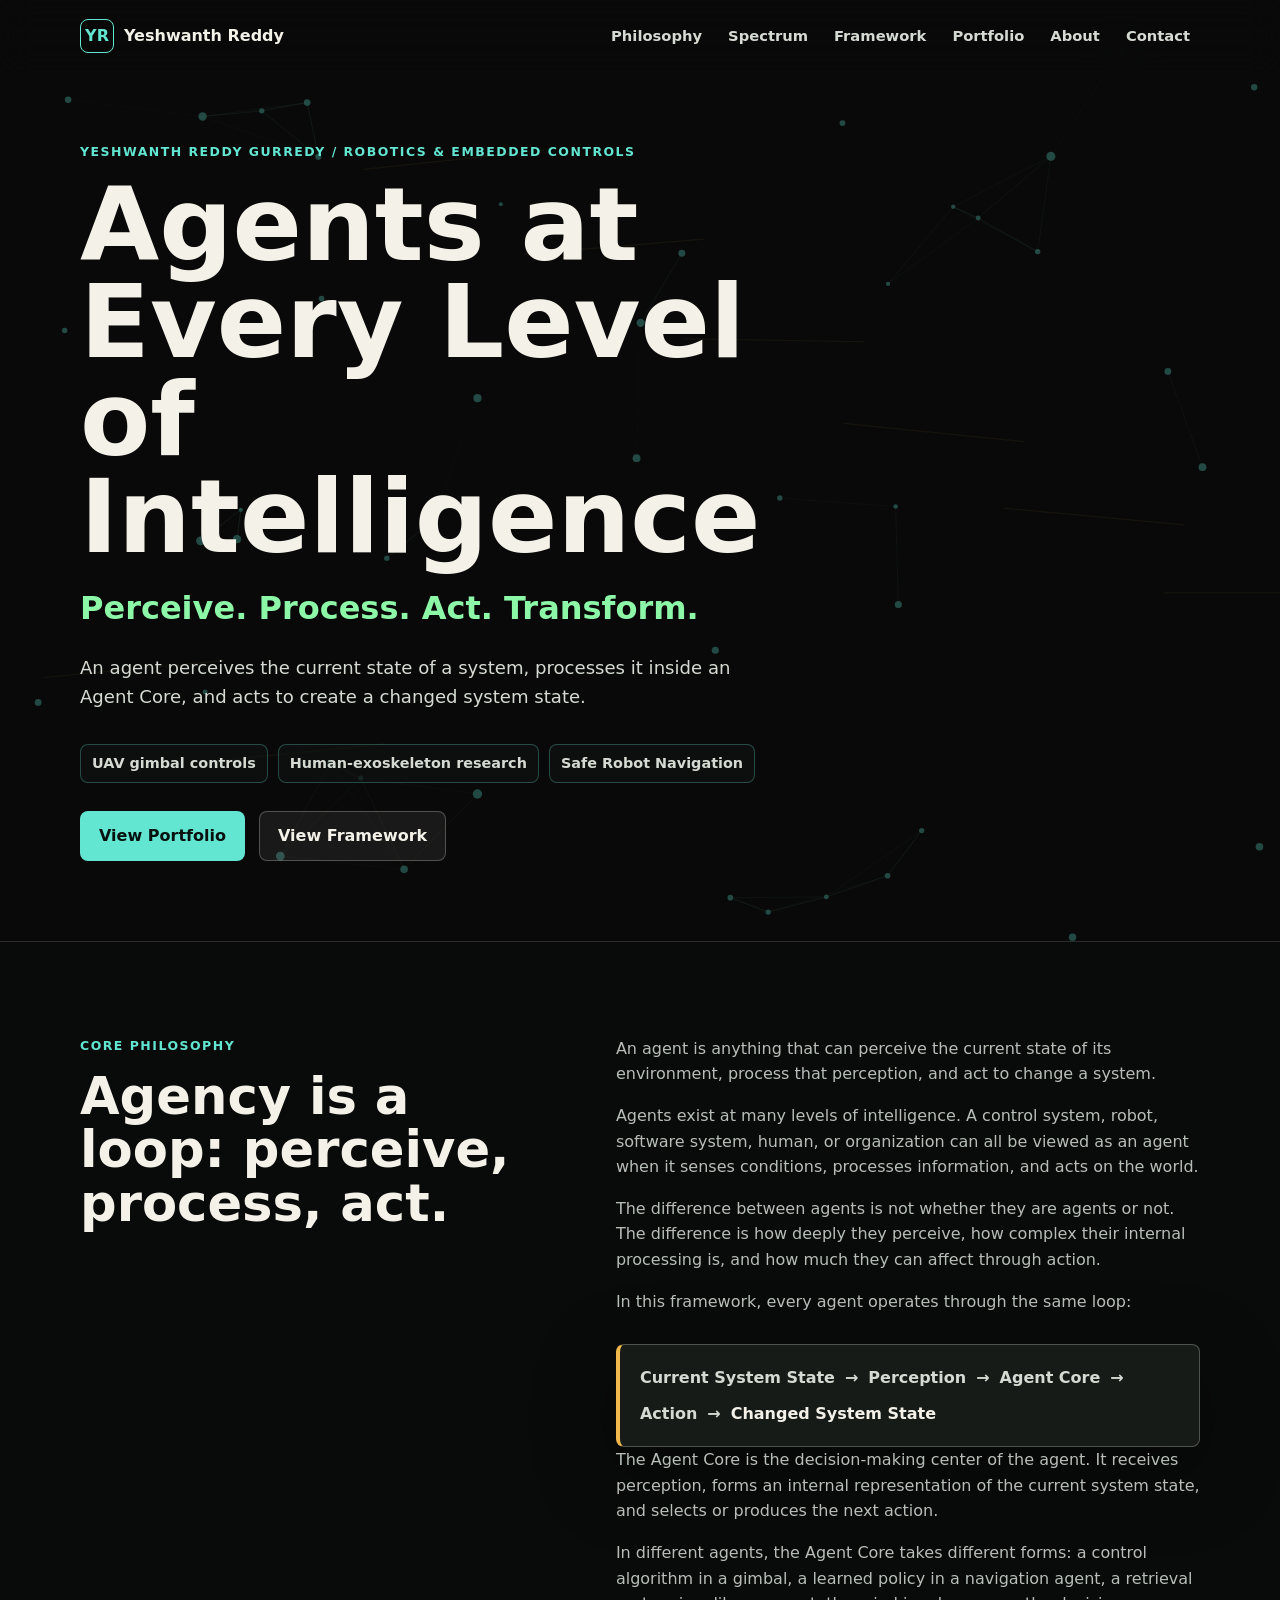
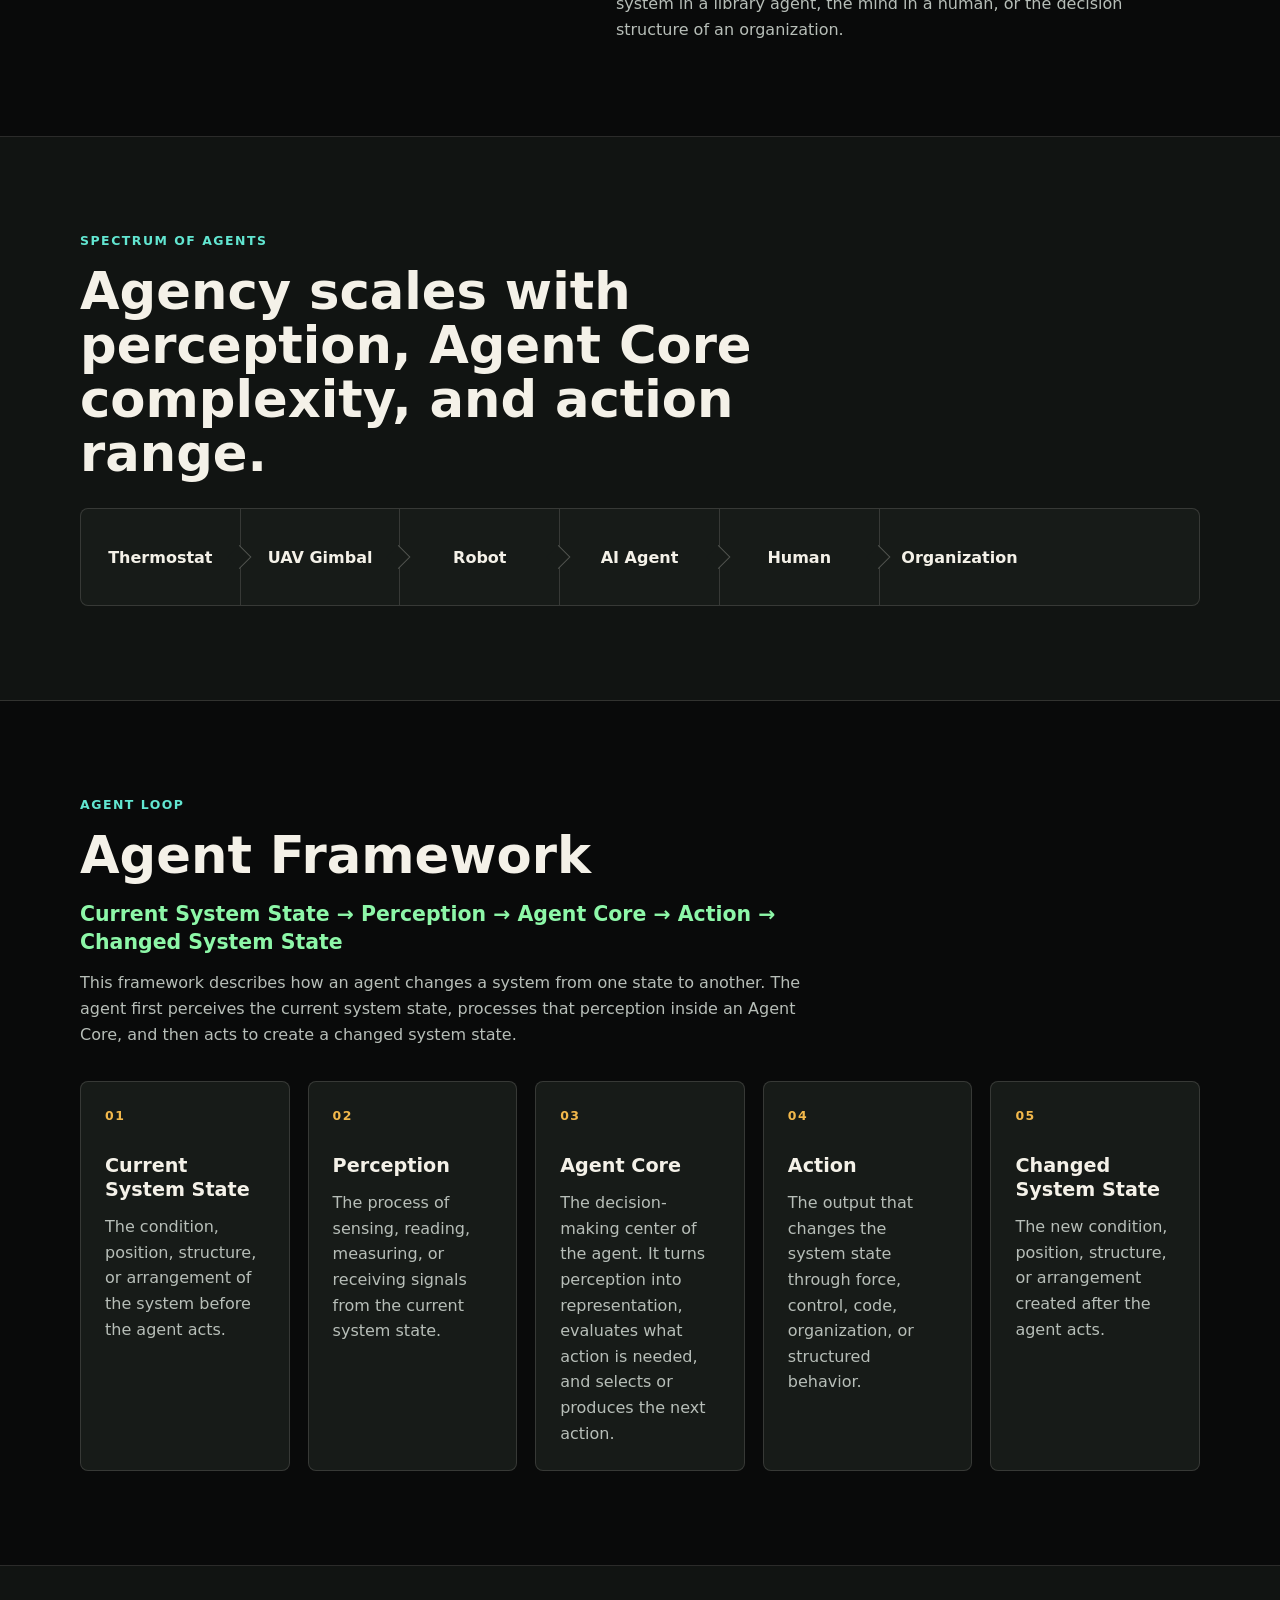
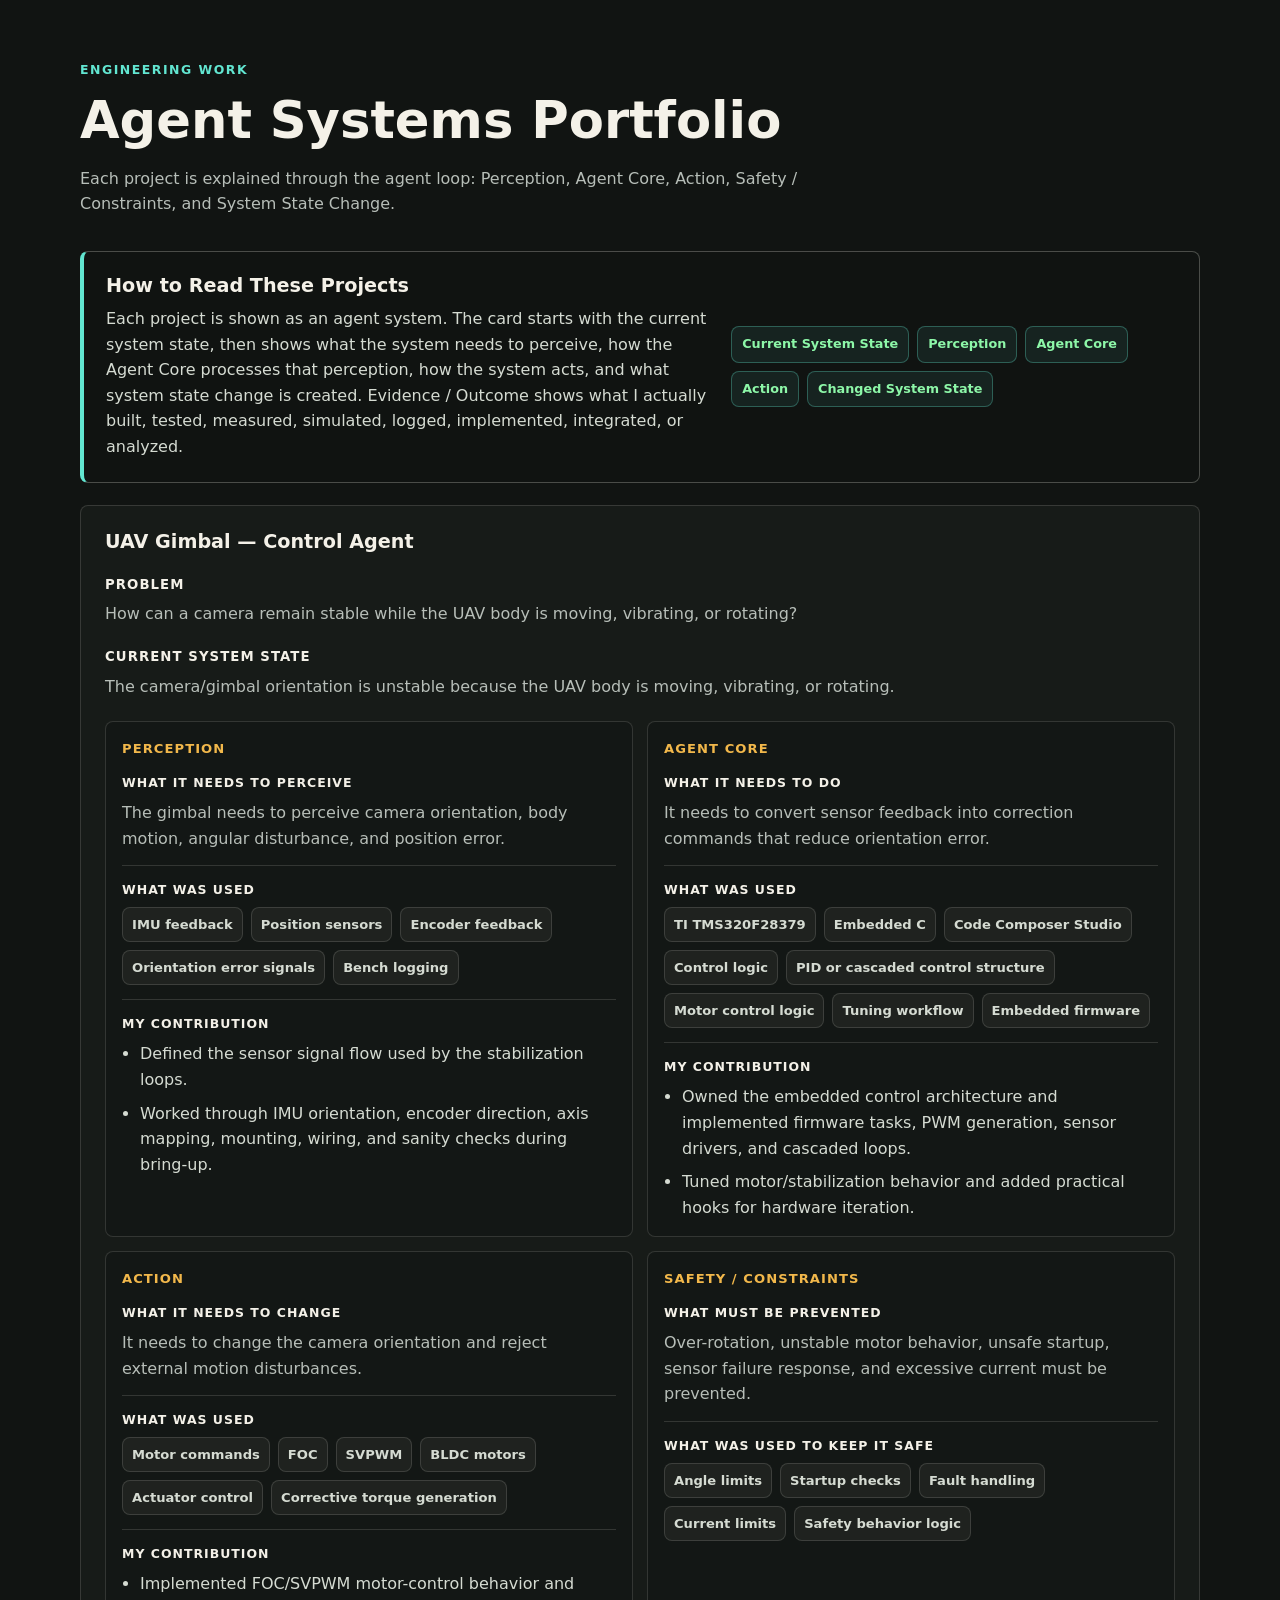
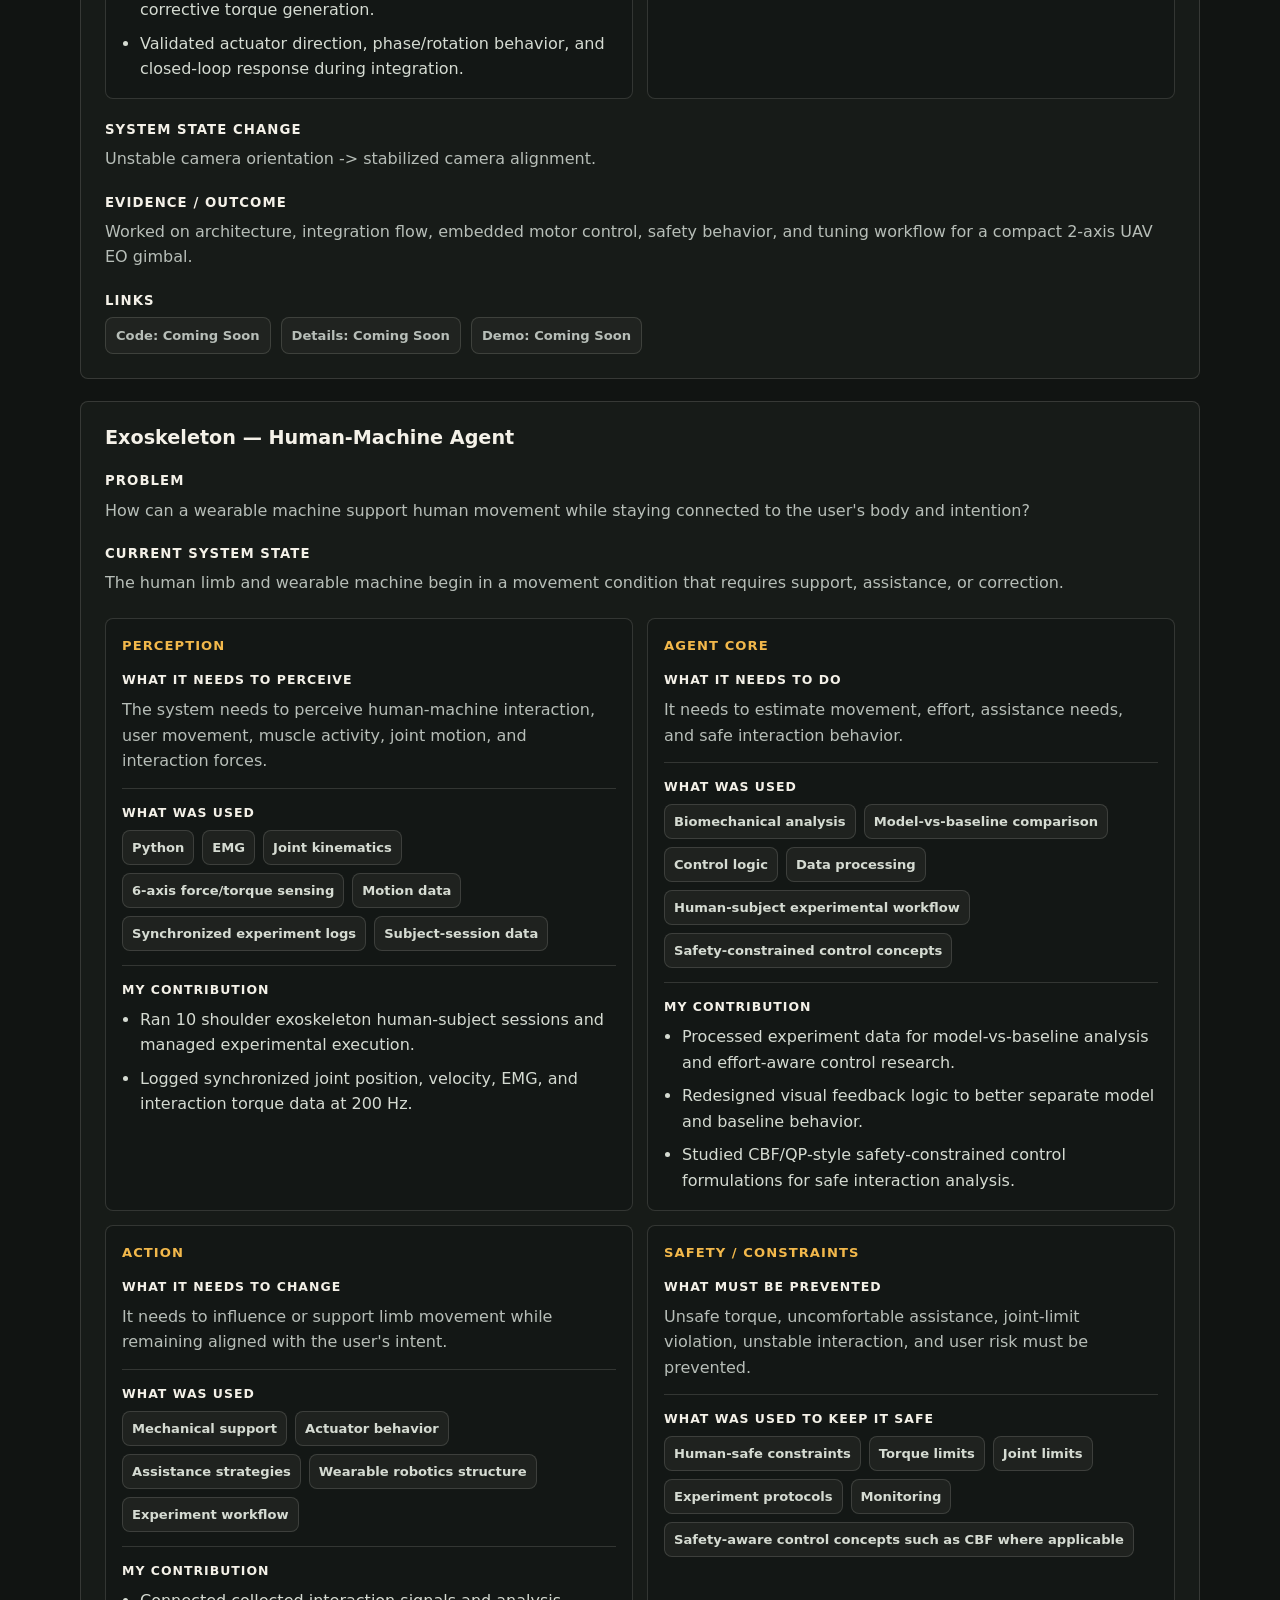
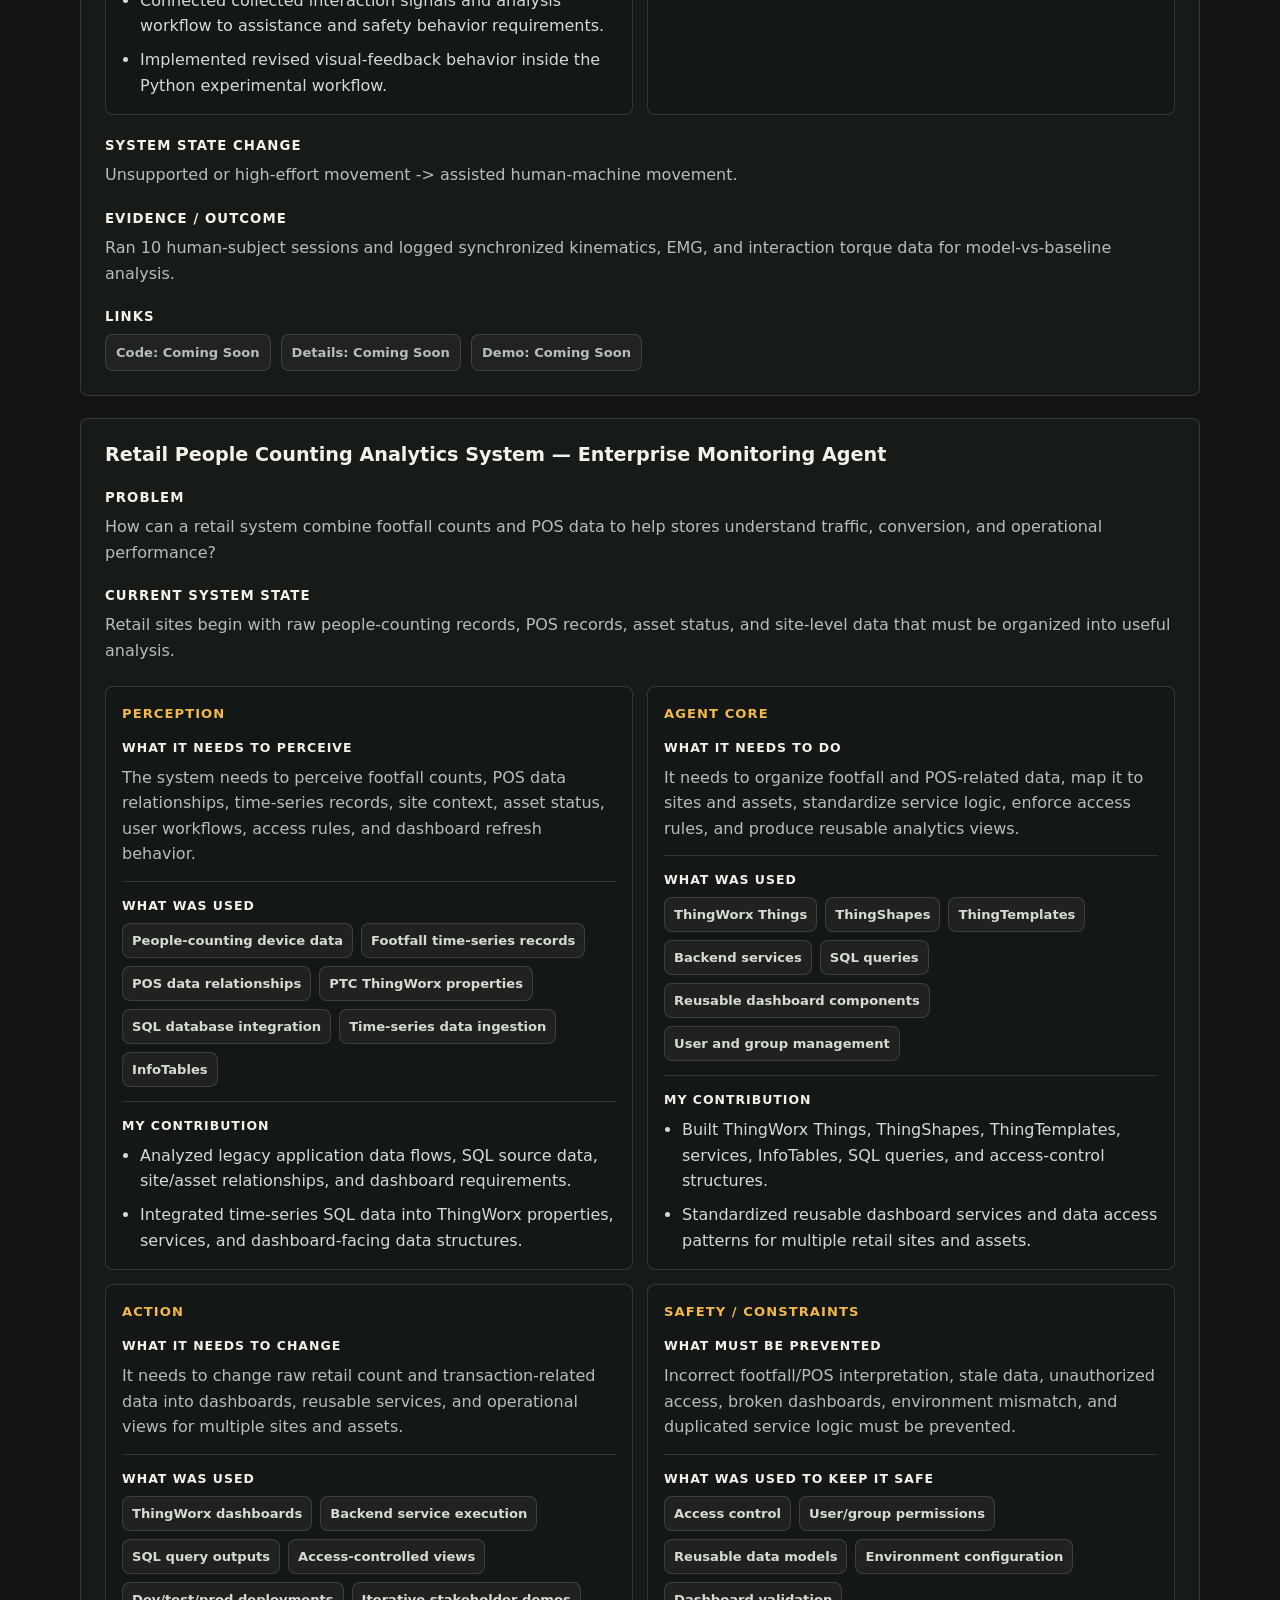
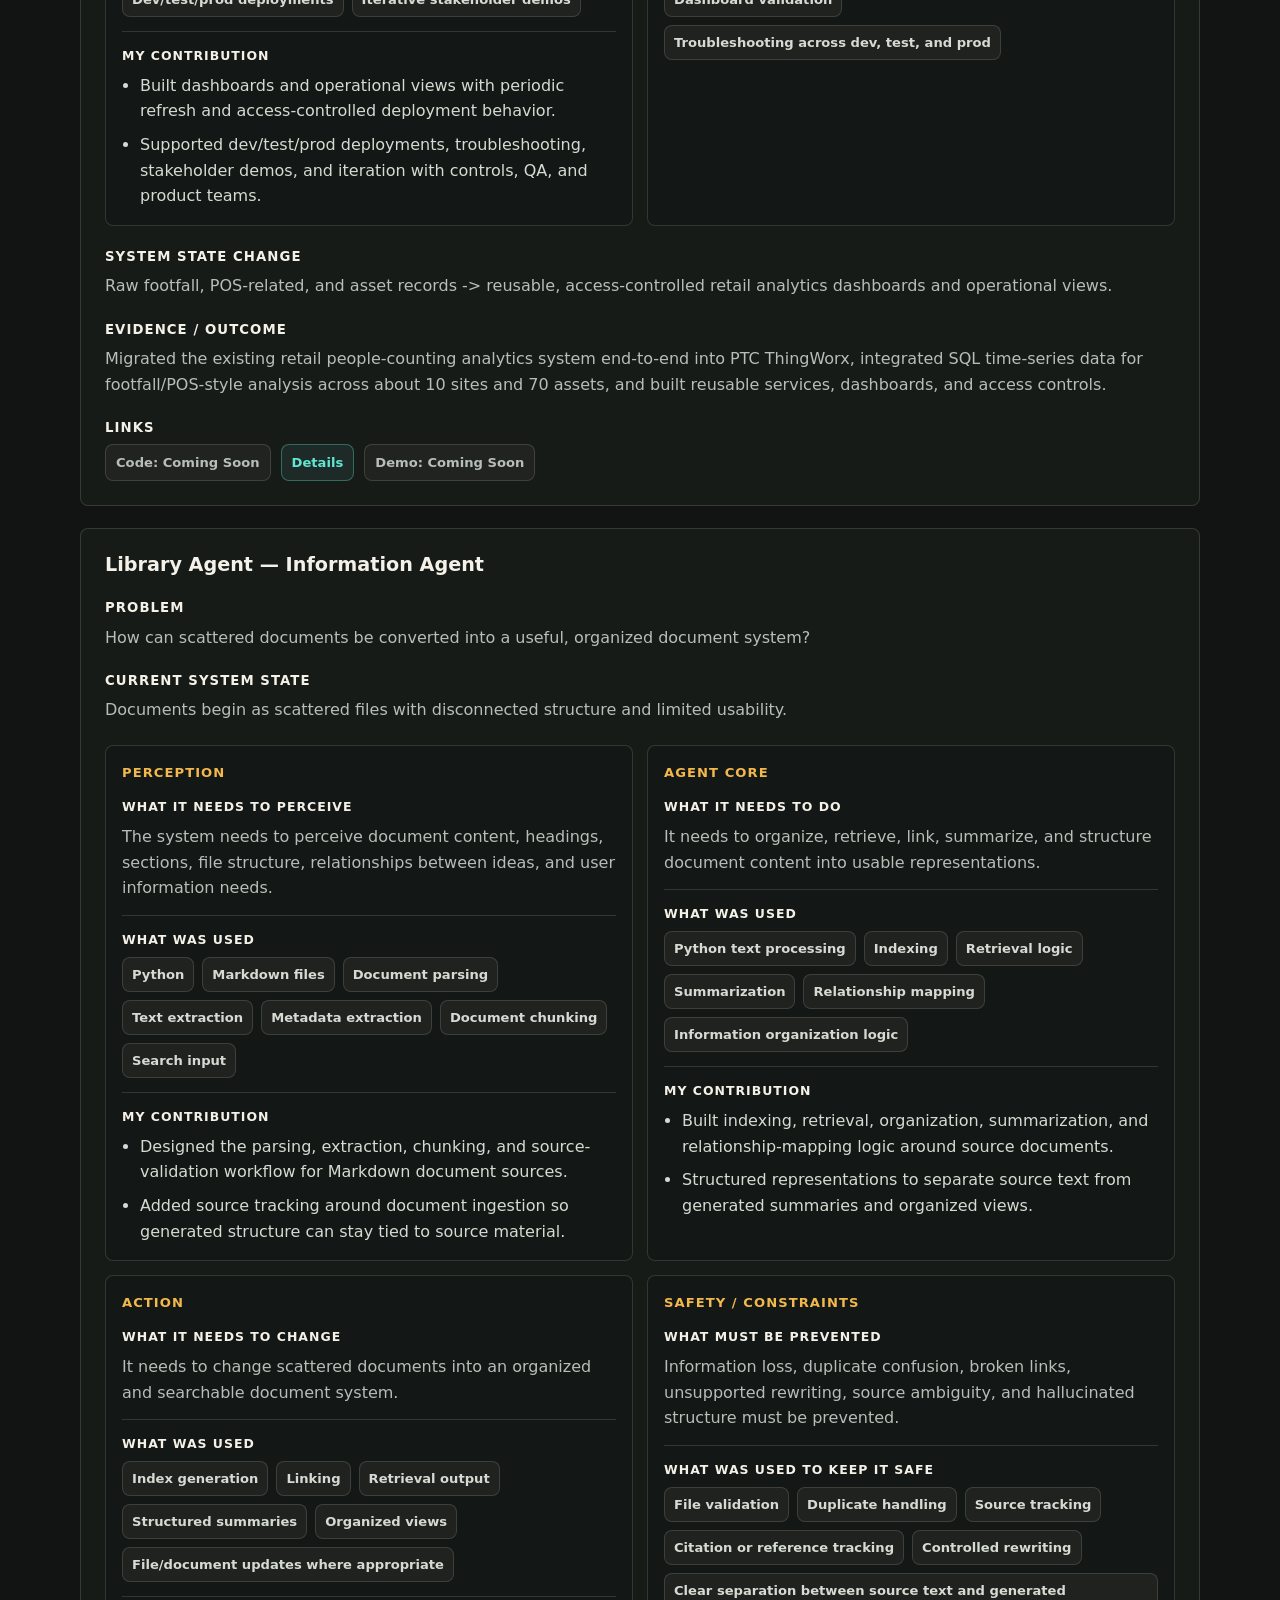
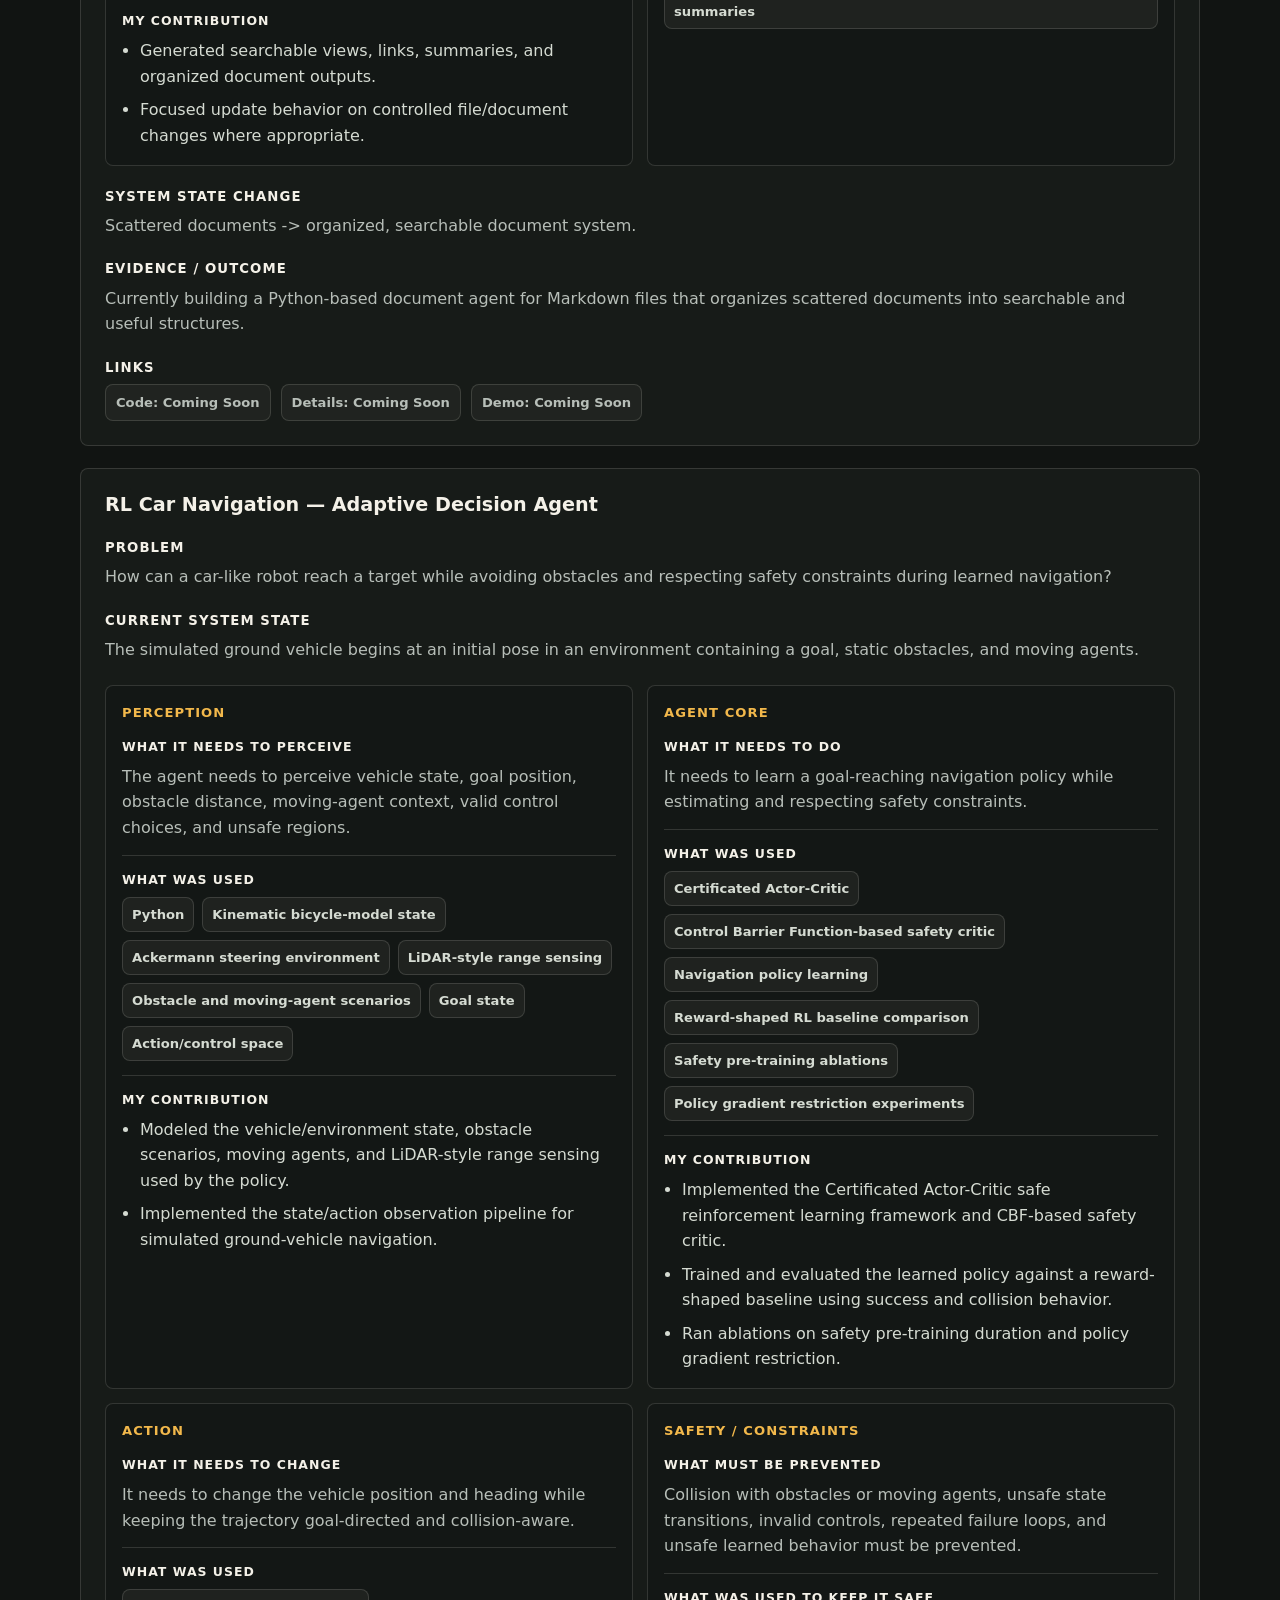
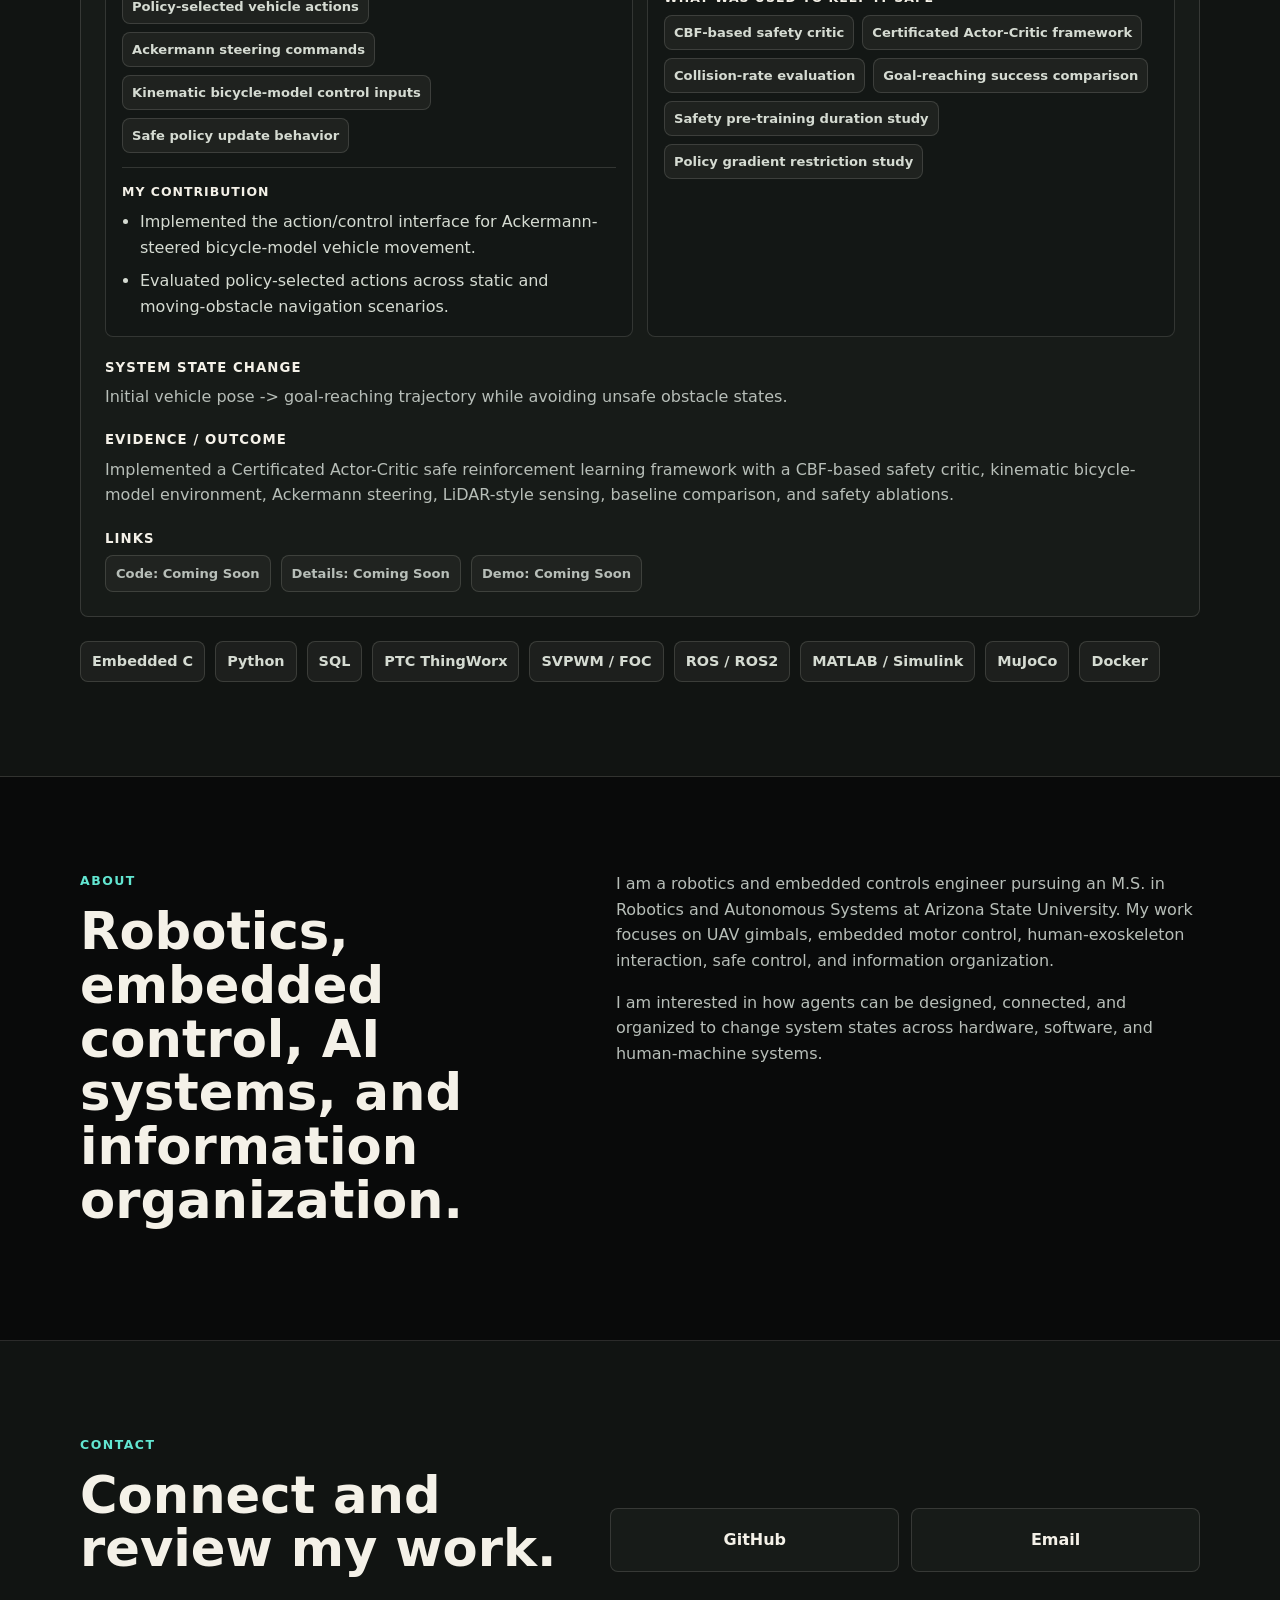
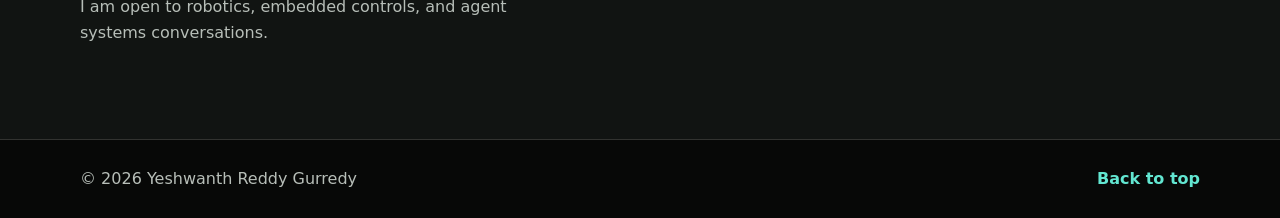
==== commit 2407f55e: "Refactor terminology in project documentation and code; update "state" references to "system state" " ====
--- a/index.html
+++ b/index.html
@@ -3,11 +3,11 @@
 <head>
   <meta charset="UTF-8">
   <meta name="viewport" content="width=device-width, initial-scale=1.0">
-  <meta name="description" content="Yeshwanth Reddy Gurredy's technical portfolio about robotics, embedded controls, human-machine systems, and agents that transform the state of matter.">
+  <meta name="description" content="Yeshwanth Reddy Gurredy's technical portfolio about robotics, embedded controls, human-machine systems, and agents that change systems from one state to another.">
   <title>Yeshwanth Reddy Gurredy | Agent Systems Portfolio</title>
   <link rel="stylesheet" href="css/base.css">
-  <link rel="stylesheet" href="css/layout.css">
-  <link rel="stylesheet" href="css/components.css">
+  <link rel="stylesheet" href="css/layout.css?v=framework-loop-1">
+  <link rel="stylesheet" href="css/components.css?v=framework-loop-1">
 </head>
 <body>
   <a class="skip-link" href="#main-content">Skip to content</a>
@@ -46,7 +46,7 @@
         <h1 id="hero-title" data-content="hero.title">Agents at Every Level of Intelligence</h1>
         <p class="hero-subtitle" data-content="hero.subtitle">Perceive. Process. Act. Transform.</p>
         <p class="hero-intro" data-content="hero.intro">
-          An agent perceives the current state of matter, processes it inside an Agent Core, and acts to create a new state of matter.
+          An agent perceives the current state of a system, processes it inside an Agent Core, and acts to create a changed system state.
         </p>
         <div class="hero-proof" aria-label="Portfolio highlights" data-hero-highlights>
           <span>UAV gimbal controls</span>
@@ -63,27 +63,24 @@
     <section class="section philosophy-section" id="philosophy" aria-labelledby="philosophy-title">
       <div class="section-shell two-column">
         <div>
-          <p class="section-kicker" data-content="philosophy.kicker">Core Philosophy</p>
-          <h2 id="philosophy-title" data-content="philosophy.title">Agents are systems, not just chatbots.</h2>
+          <p class="section-kicker" data-content="philosophy.kicker">CORE PHILOSOPHY</p>
+          <h2 id="philosophy-title" data-content="philosophy.title">Agency is a loop: perceive, process, act.</h2>
         </div>
         <div class="section-copy" data-philosophy-copy>
           <p>
-            Agents are not only AI systems. Humans, robots, control systems, software systems, organizations, and civilizations can all be viewed as agents.
-          </p>
-          <p>
-            An agent perceives the current state of matter, processes that perception inside an Agent Core, and acts to create a new state of matter.
-          </p>
-          <p>
-            The difference between agents is the depth of perception, complexity of the Agent Core, and range of action.
-          </p>
-          <p>
-            Agents transform matter by changing its state or arrangement. Motion, documents, tools, machines, bodies, and cities are states or arrangements of matter.
-          </p>
-          <p>
-            The Agent Core can take different forms: a human mind, a control algorithm, a learned policy, a retrieval and reasoning system, or an organization's people, rules, plans, communication, and decision structure.
+            An agent is anything that can perceive the current state of its environment, process that perception, and act to change a system.
+          </p>
+          <p>
+            Agents exist at many levels of intelligence. A control system, robot, software system, human, or organization can all be viewed as an agent when it senses conditions, processes information, and acts on the world.
+          </p>
+          <p>
+            The difference between agents is not whether they are agents or not. The difference is how deeply they perceive, how complex their internal processing is, and how much they can affect through action.
+          </p>
+          <p>
+            In this framework, every agent operates through the same loop:
           </p>
           <div class="equation-panel" aria-label="Core framework">
-            <span>Current State of Matter</span>
+            <span>Current System State</span>
             <span>&rarr;</span>
             <span>Perception</span>
             <span>&rarr;</span>
@@ -91,8 +88,14 @@
             <span>&rarr;</span>
             <span>Action</span>
             <span>&rarr;</span>
-            <strong>New State of Matter</strong>
+            <strong>Changed System State</strong>
           </div>
+          <p>
+            The Agent Core is the decision-making center of the agent. It receives perception, forms an internal representation of the current system state, and selects or produces the next action.
+          </p>
+          <p>
+            In different agents, the Agent Core takes different forms: a control algorithm in a gimbal, a learned policy in a navigation agent, a retrieval system in a library agent, the mind in a human, or the decision structure of an organization.
+          </p>
         </div>
       </div>
     </section>
@@ -119,33 +122,41 @@
     <section class="section" id="framework" aria-labelledby="framework-title">
       <div class="section-shell">
         <div class="section-heading">
-          <p class="section-kicker" data-content="framework.kicker">Agent Framework</p>
-          <h2 id="framework-title" data-content="framework.title">Current State of Matter to New State of Matter.</h2>
+          <p class="section-kicker" data-content="framework.kicker">Agent Loop</p>
+          <h2 id="framework-title" data-content="framework.title">Agent Framework</h2>
+          <p class="framework-subtitle" data-content="framework.subtitle">
+            Current System State &rarr; Perception &rarr; Agent Core &rarr; Action &rarr; Changed System State
+          </p>
           <p data-content="framework.intro">
-            The Agent Core is the internal space where perception becomes representation, representation becomes thinking, and thinking becomes action.
+            This framework describes how an agent changes a system from one state to another. The agent first perceives the current system state, processes that perception inside an Agent Core, and then acts to create a changed system state.
           </p>
         </div>
 
         <div class="card-grid framework-grid" data-framework-cards>
           <article class="info-card">
             <span class="card-index">01</span>
-            <h3>Matter State</h3>
-            <p>The current physical or symbolic arrangement the agent must understand or change.</p>
+            <h3>Current System State</h3>
+            <p>The condition, position, structure, or arrangement of the system before the agent acts.</p>
           </article>
           <article class="info-card">
             <span class="card-index">02</span>
             <h3>Perception</h3>
-            <p>The process of sensing, reading, measuring, or receiving signals from the current state.</p>
+            <p>The process of sensing, reading, measuring, or receiving signals from the current system state.</p>
           </article>
           <article class="info-card">
             <span class="card-index">03</span>
             <h3>Agent Core</h3>
-            <p>The internal system where perception becomes representation, representation becomes thinking, and thinking becomes action.</p>
+            <p>The decision-making center of the agent. It turns perception into representation, evaluates what action is needed, and selects or produces the next action.</p>
           </article>
           <article class="info-card">
             <span class="card-index">04</span>
             <h3>Action</h3>
-            <p>The output that changes the state of matter through force, control, code, organization, or structured behavior.</p>
+            <p>The output that changes the system state through force, control, code, organization, or structured behavior.</p>
+          </article>
+          <article class="info-card">
+            <span class="card-index">05</span>
+            <h3>Changed System State</h3>
+            <p>The new condition, position, structure, or arrangement created after the agent acts.</p>
           </article>
         </div>
       </div>
@@ -157,7 +168,7 @@
           <p class="section-kicker" data-content="portfolio.kicker">Engineering Work</p>
           <h2 id="portfolio-title" data-content="portfolio.title">Agent Systems Portfolio</h2>
           <p data-content="portfolio.intro">
-            Each project is explained through the agent loop: Perception, Agent Core, Action, Safety / Constraints, and Matter-State Transformation.
+            Each project is explained through the agent loop: Perception, Agent Core, Action, Safety / Constraints, and System State Change.
           </p>
         </div>
 
@@ -165,15 +176,15 @@
           <div>
             <h3 data-content="portfolio.guide.title">How to Read These Projects</h3>
             <p data-content="portfolio.guide.body">
-              Each project is shown as an agent system. The card starts with the current matter state, then shows how the system perceives that state, processes it inside an Agent Core, acts on the system, and creates a new matter state. Evidence / Outcome shows what I actually built, tested, measured, simulated, or analyzed.
+              Each project is shown as an agent system. The card starts with the current system state, then shows what the system needs to perceive, how the Agent Core processes that perception, how the system acts, and what system state change is created. Evidence / Outcome shows what I actually built, tested, measured, simulated, logged, implemented, integrated, or analyzed.
             </p>
           </div>
           <div class="portfolio-guide-flow" aria-label="Project card reading flow" data-portfolio-guide-flow>
-            <span>Current Matter State</span>
+            <span>Current System State</span>
             <span>Perception</span>
             <span>Agent Core</span>
             <span>Action</span>
-            <span>New Matter State</span>
+            <span>Changed System State</span>
           </div>
         </article>
 
@@ -208,7 +219,7 @@
             I am a robotics and embedded controls engineer pursuing an M.S. in Robotics and Autonomous Systems at Arizona State University. My work focuses on UAV gimbals, embedded motor control, human-exoskeleton interaction, safe control, and information organization.
           </p>
           <p>
-            I am interested in how agents can be designed, connected, and organized to transform matter states across hardware, software, and human-machine systems.
+            I am interested in how agents can be designed, connected, and organized to change system states across hardware, software, and human-machine systems.
           </p>
         </div>
       </div>
--- a/css/layout.css
+++ b/css/layout.css
@@ -101,7 +101,7 @@
 }
 
 .framework-grid {
-  grid-template-columns: repeat(4, minmax(0, 1fr));
+  grid-template-columns: repeat(5, minmax(0, 1fr));
 }
 
 .project-grid {
@@ -132,6 +132,12 @@
   justify-content: space-between;
   gap: 20px;
   padding: 26px 0;
+}
+
+@media (max-width: 1100px) {
+  .framework-grid {
+    grid-template-columns: repeat(3, minmax(0, 1fr));
+  }
 }
 
 @media (max-width: 920px) {
--- a/css/components.css
+++ b/css/components.css
@@ -160,6 +160,15 @@
   color: var(--text);
   font-size: 1.2rem;
   line-height: 1.25;
+}
+
+.framework-subtitle {
+  max-width: 880px;
+  margin-bottom: 14px;
+  color: var(--accent-strong);
+  font-size: clamp(1rem, 2vw, 1.28rem);
+  font-weight: 800;
+  line-height: 1.35;
 }
 
 .section-copy p:last-child,
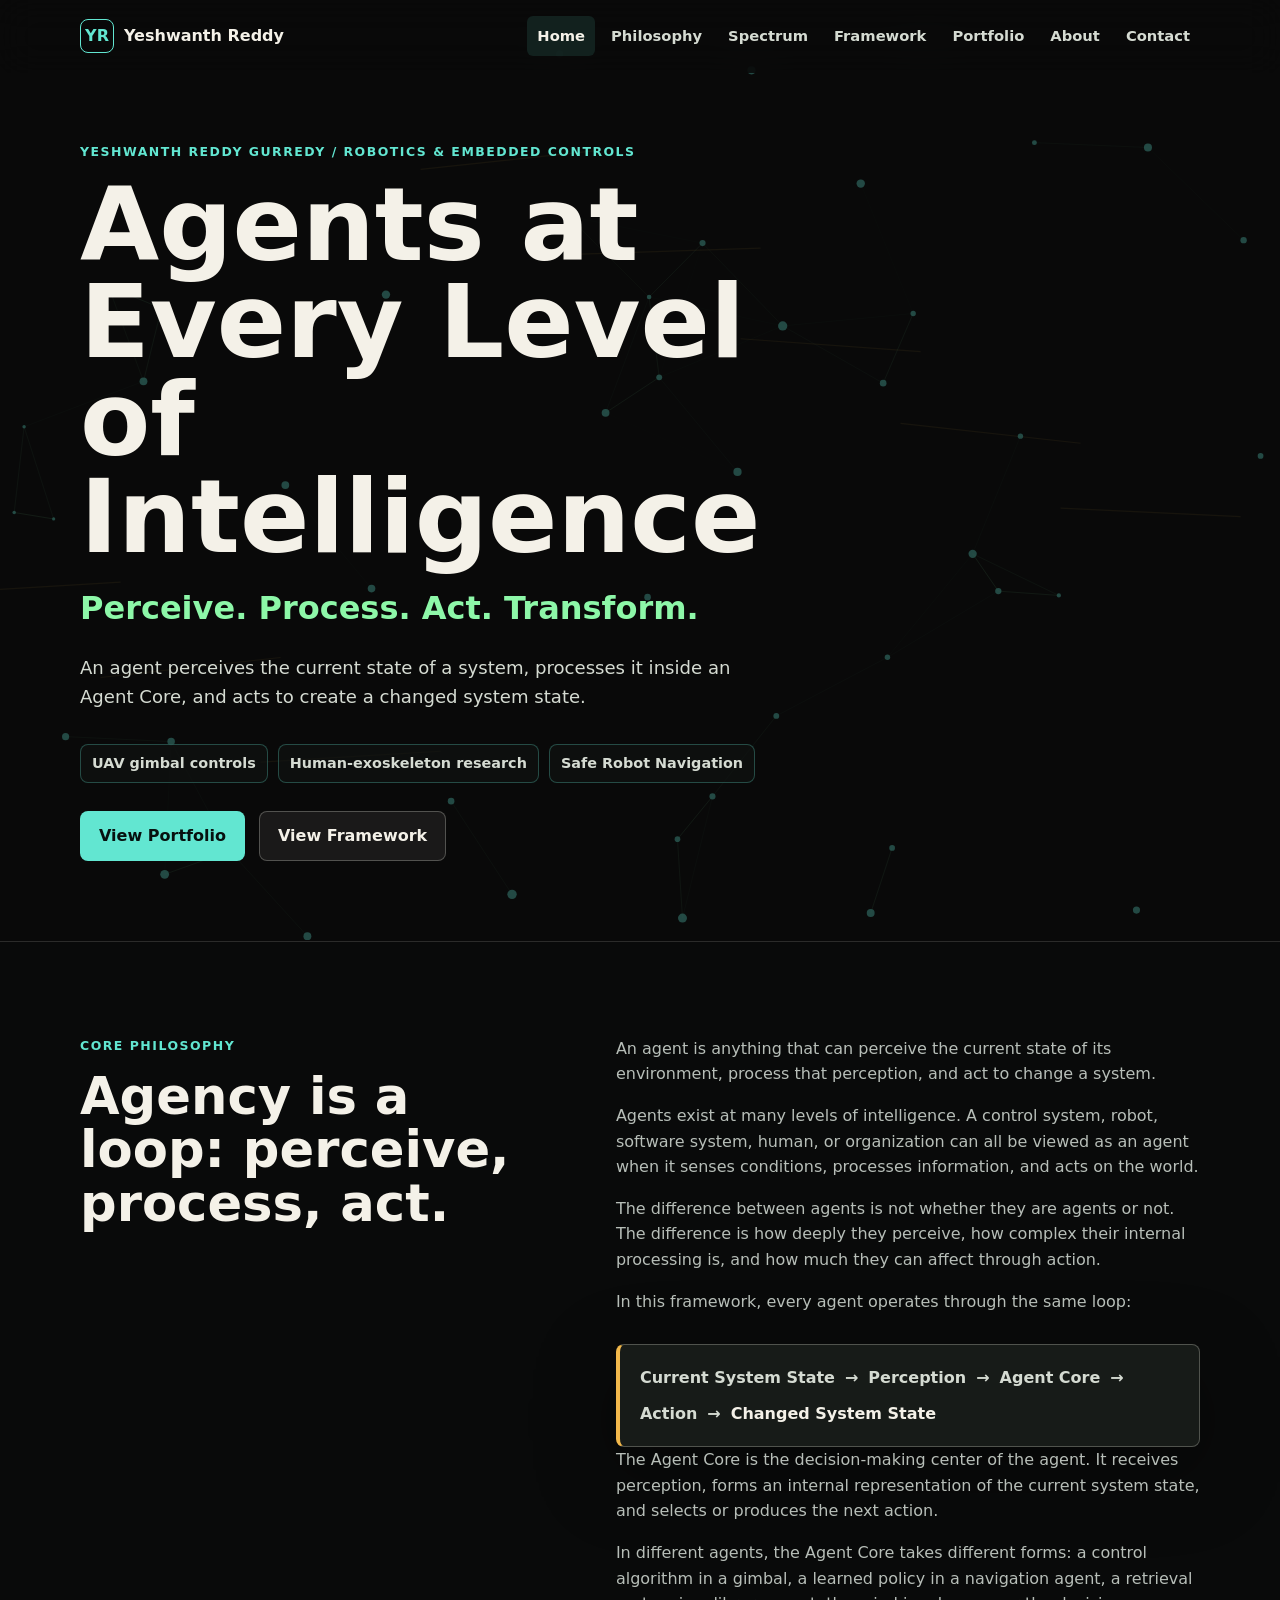
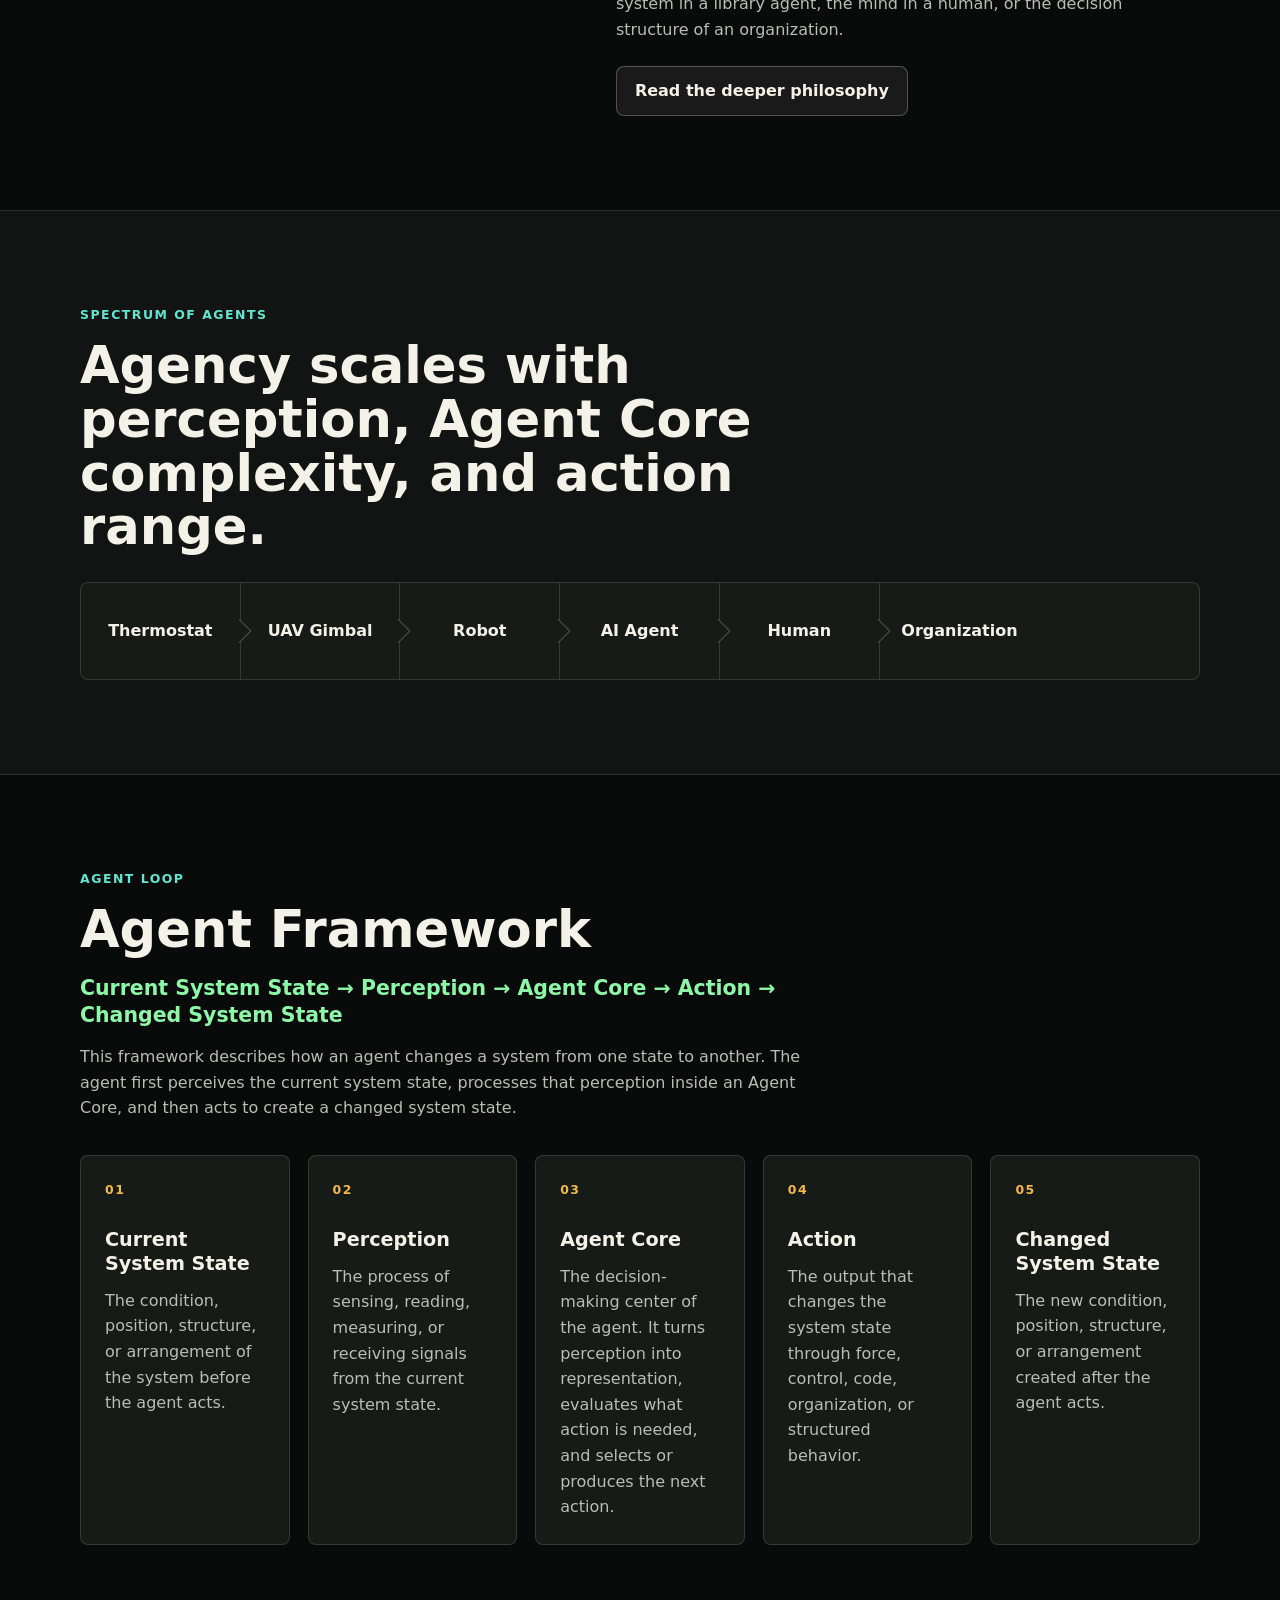
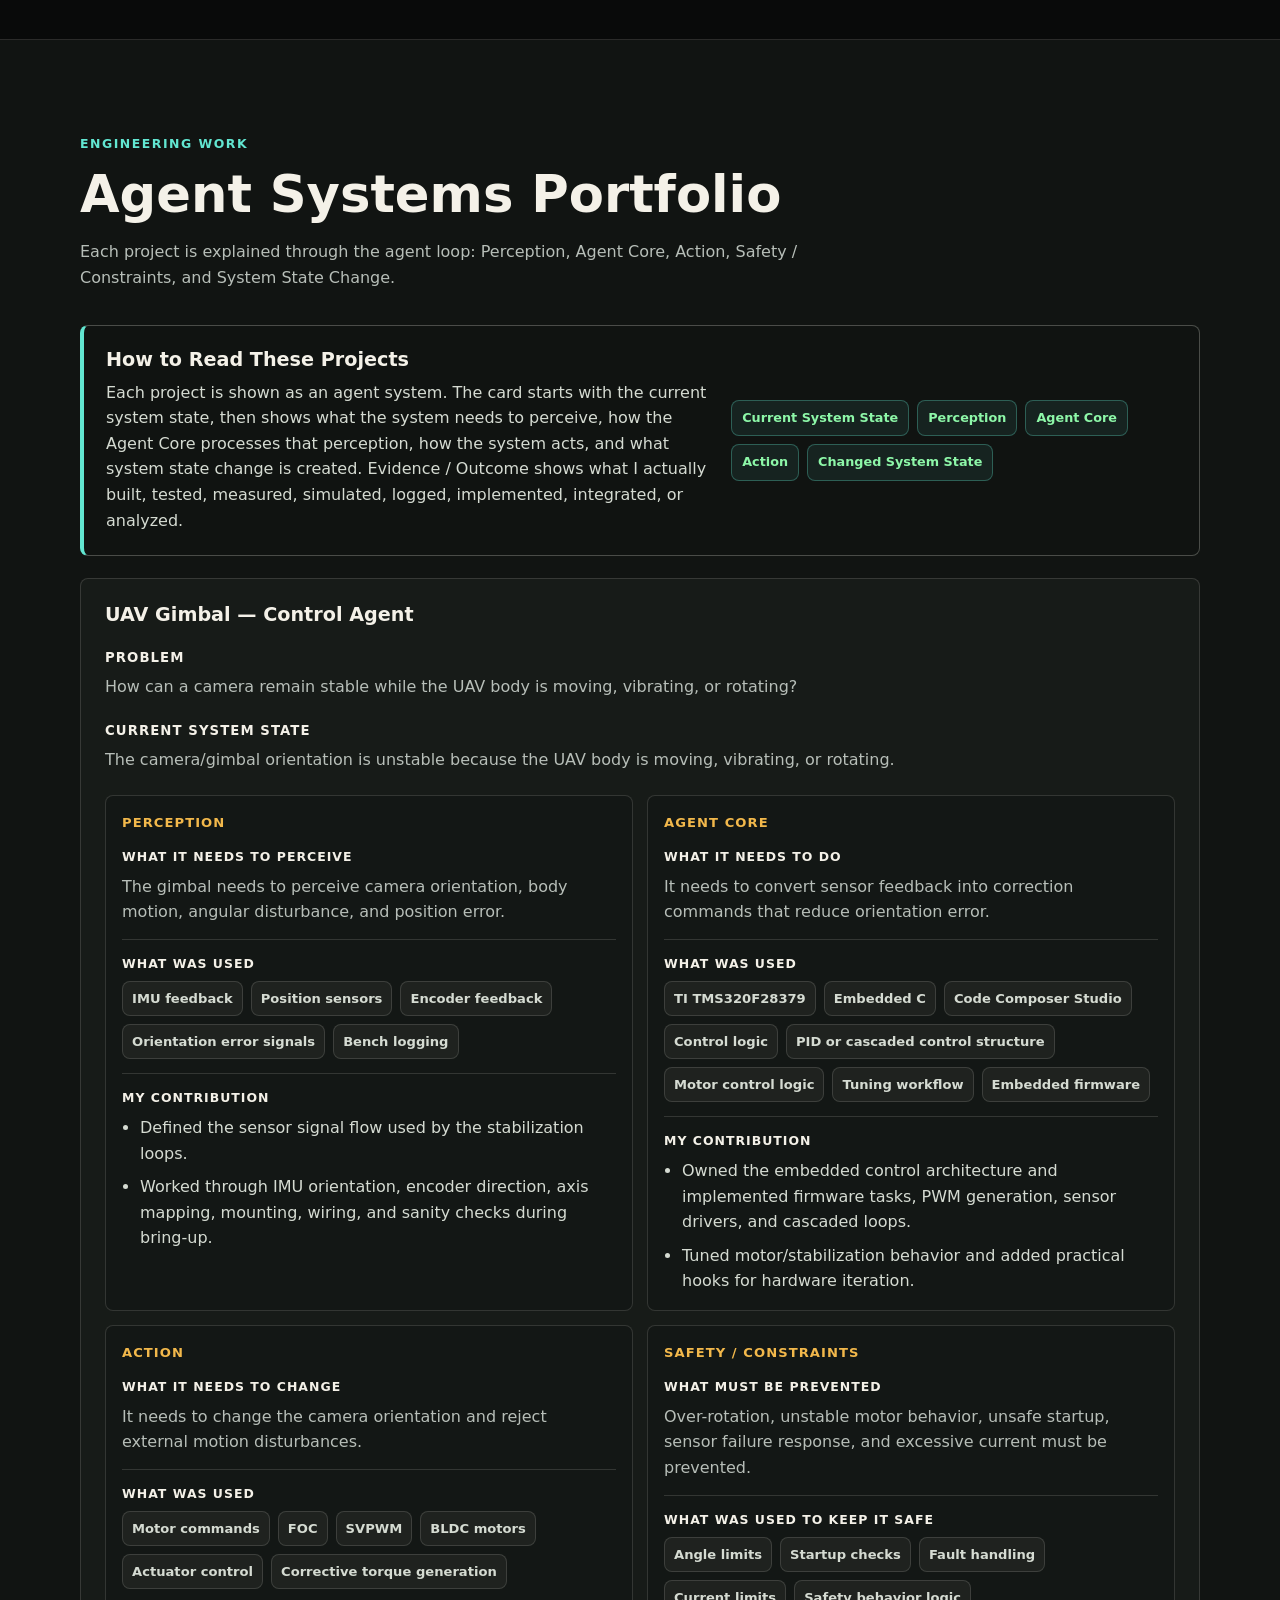
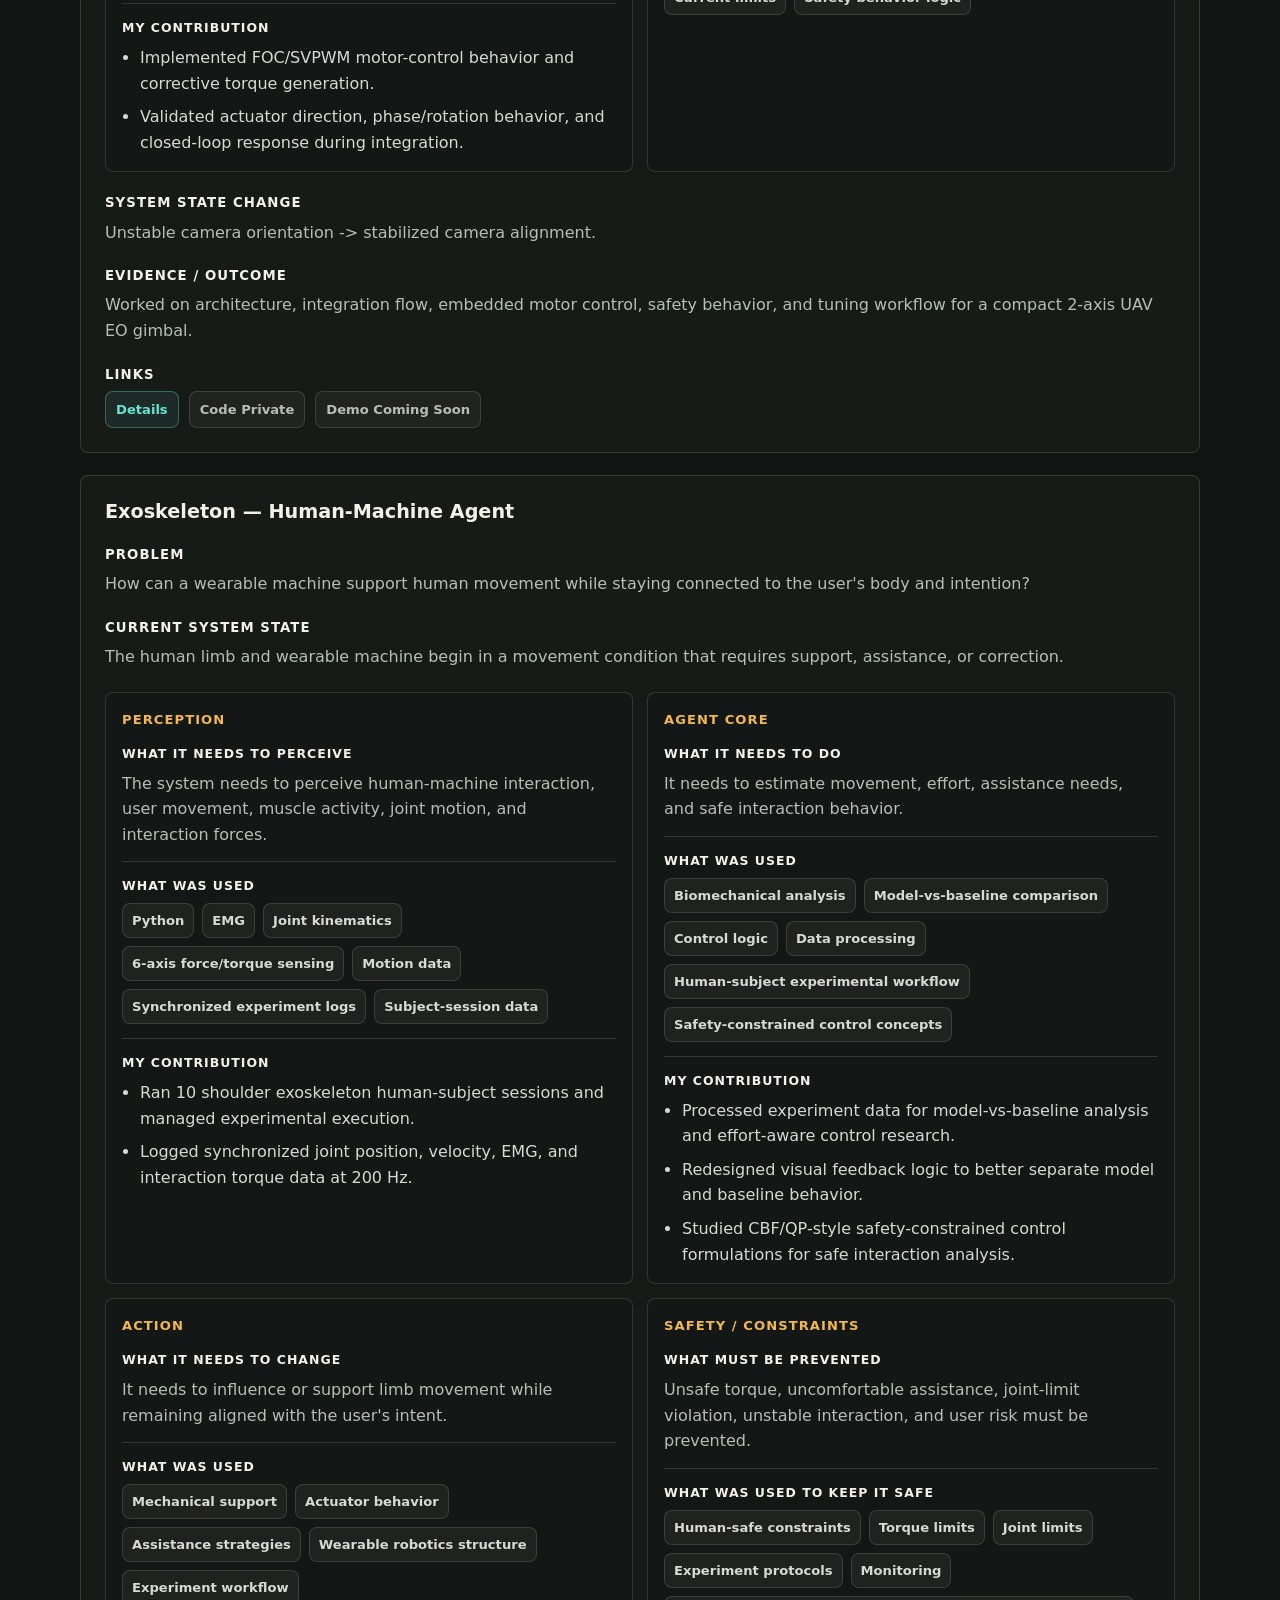
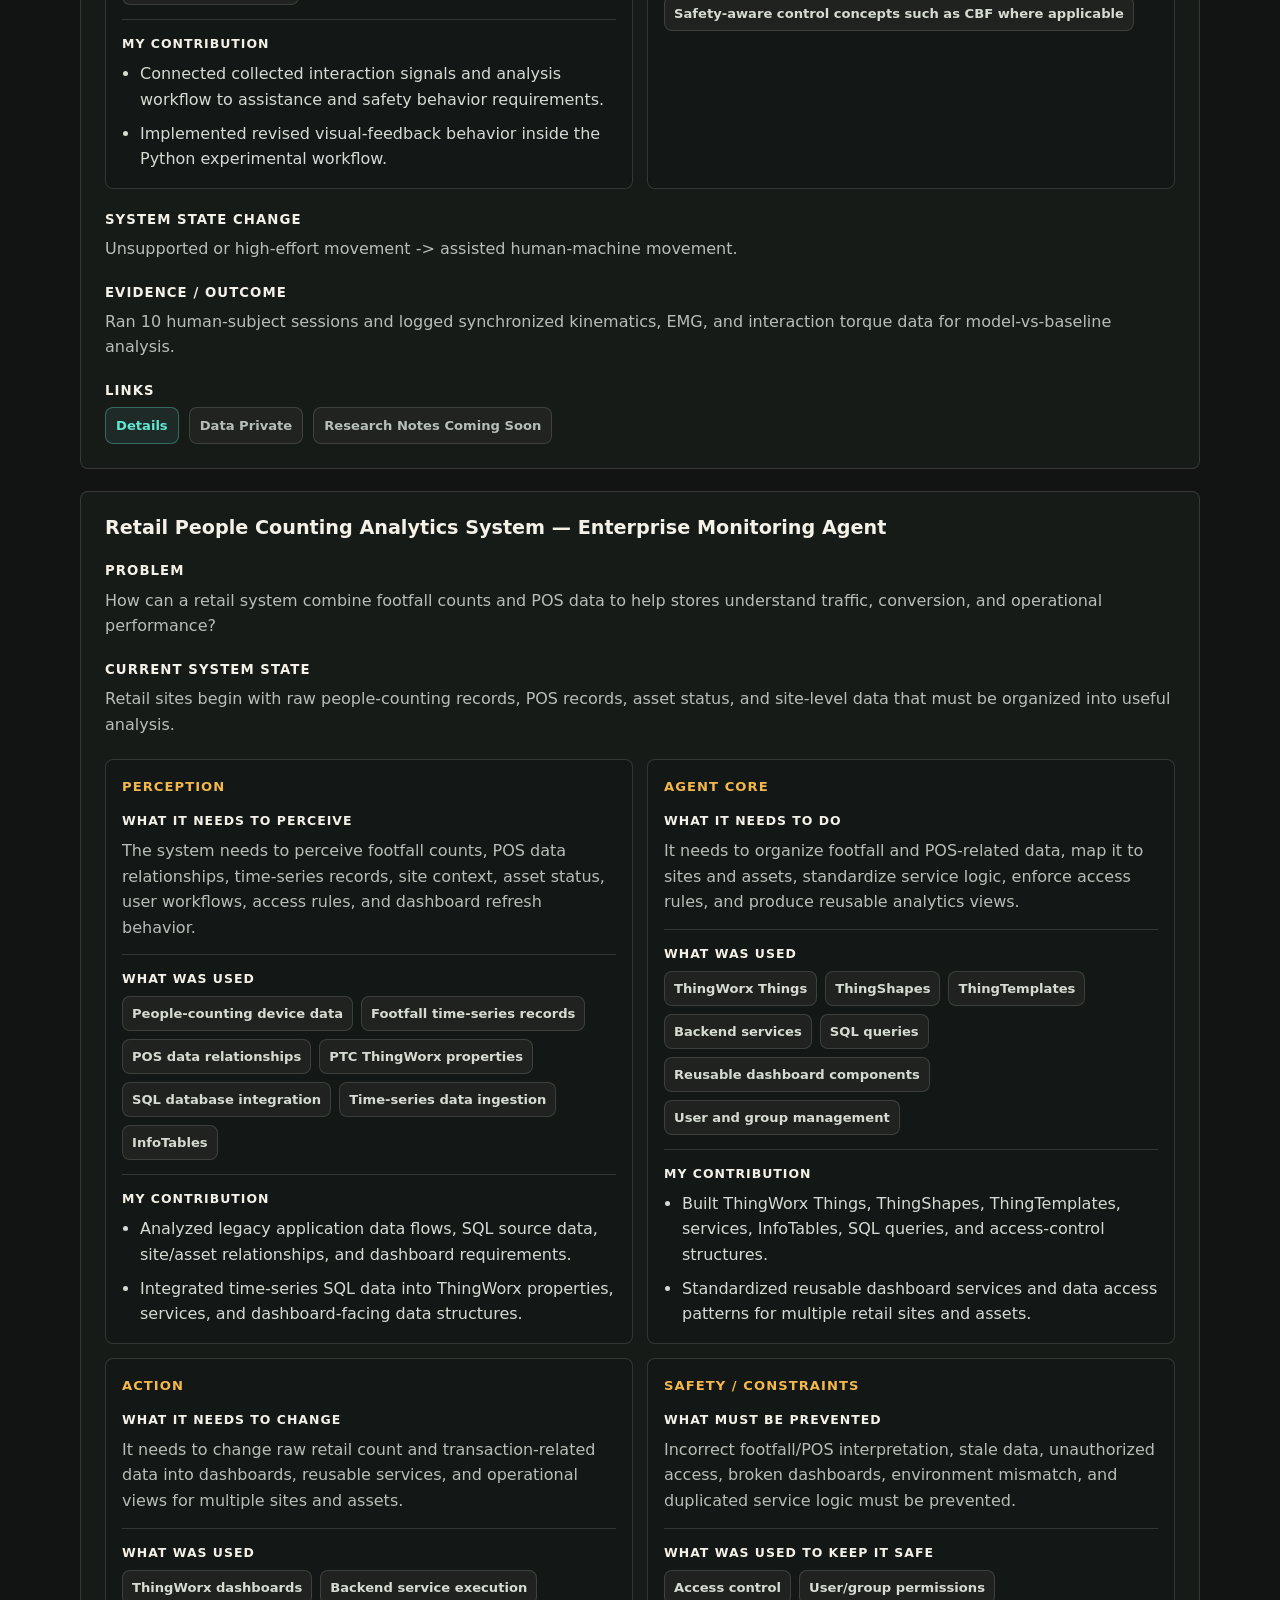
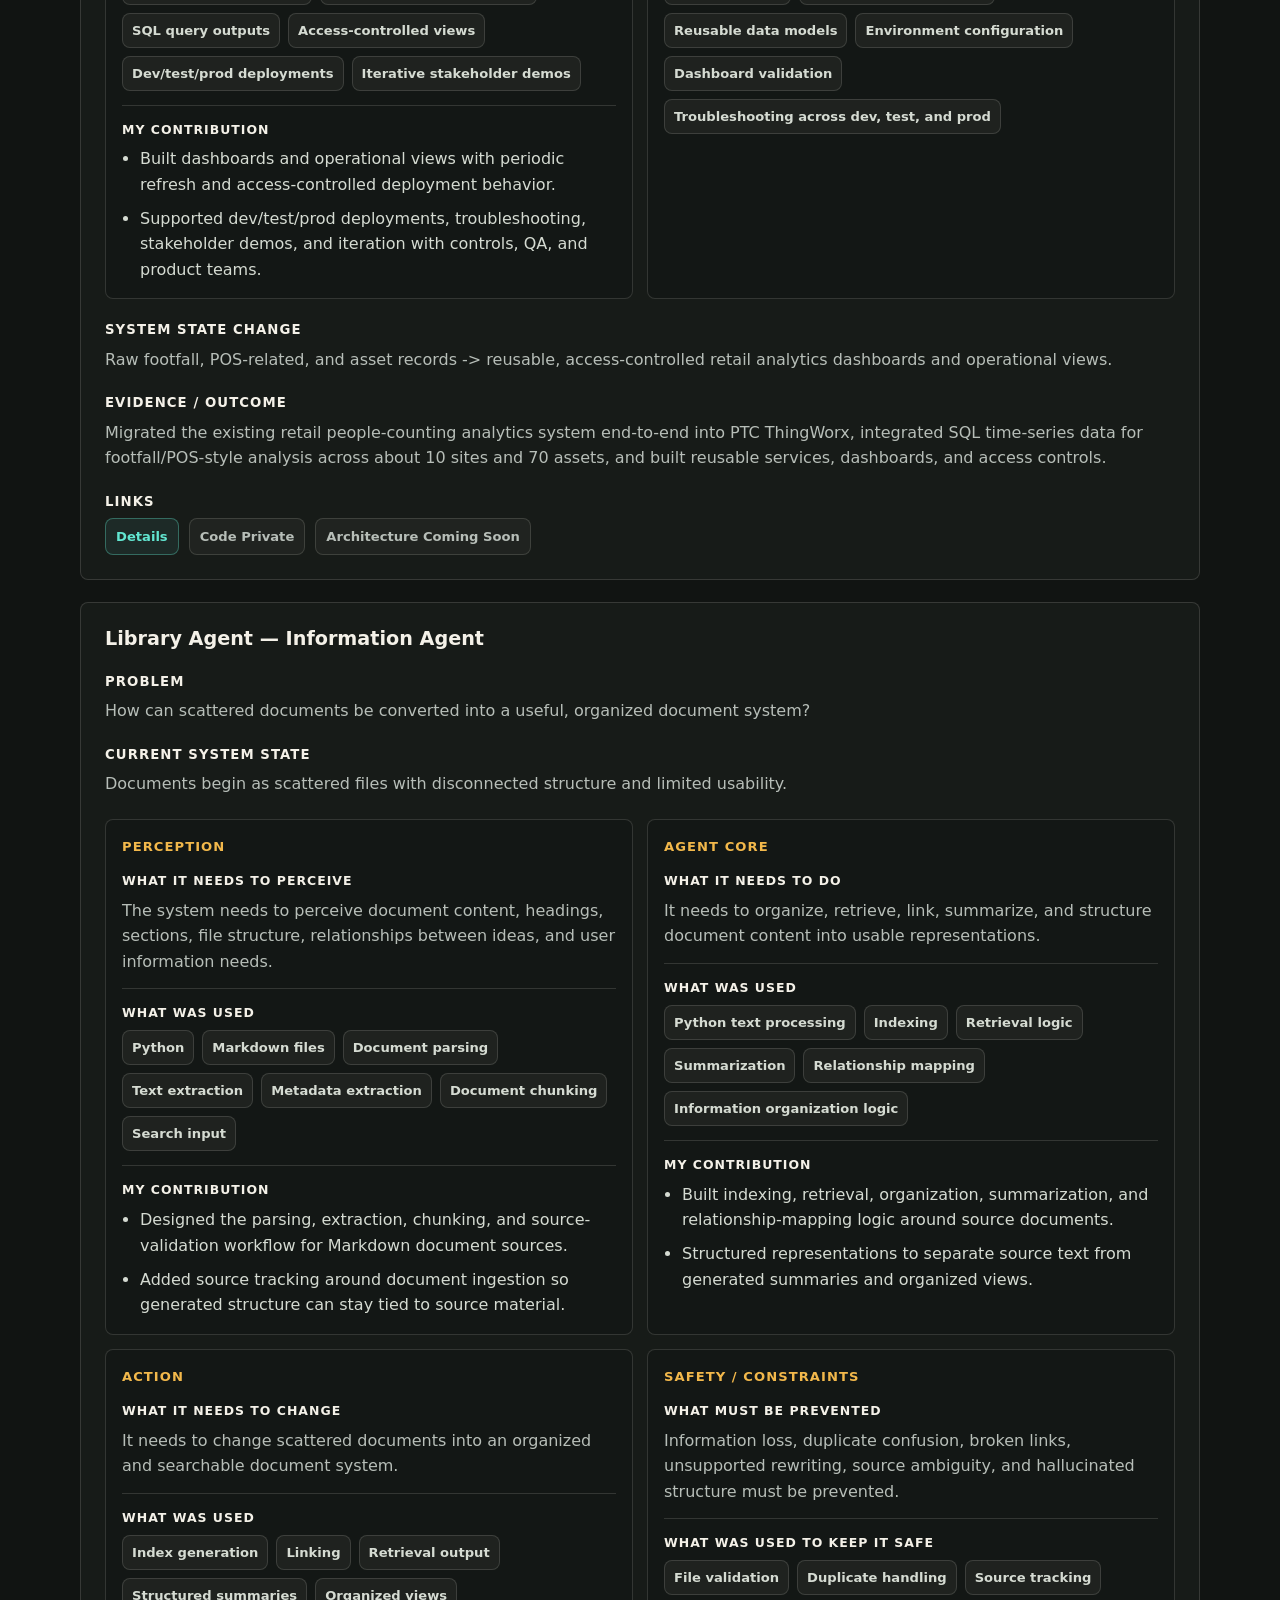
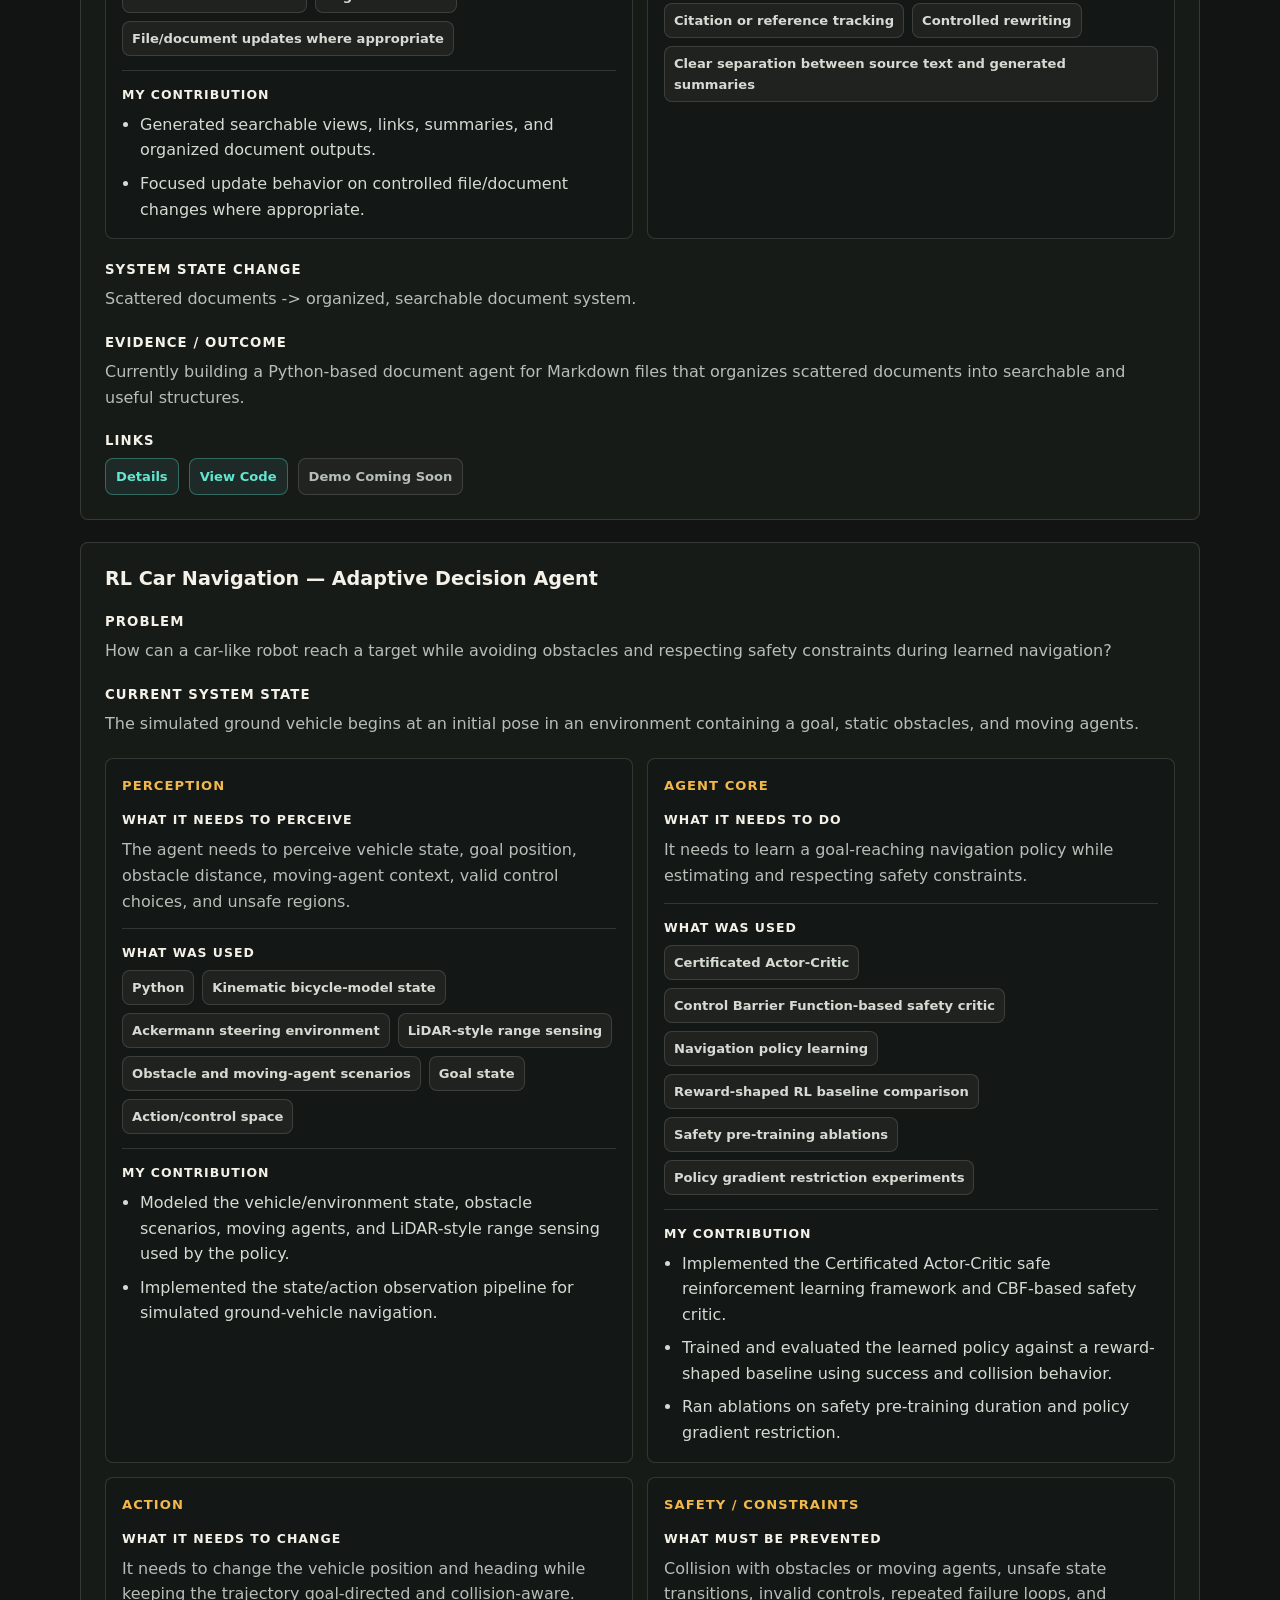
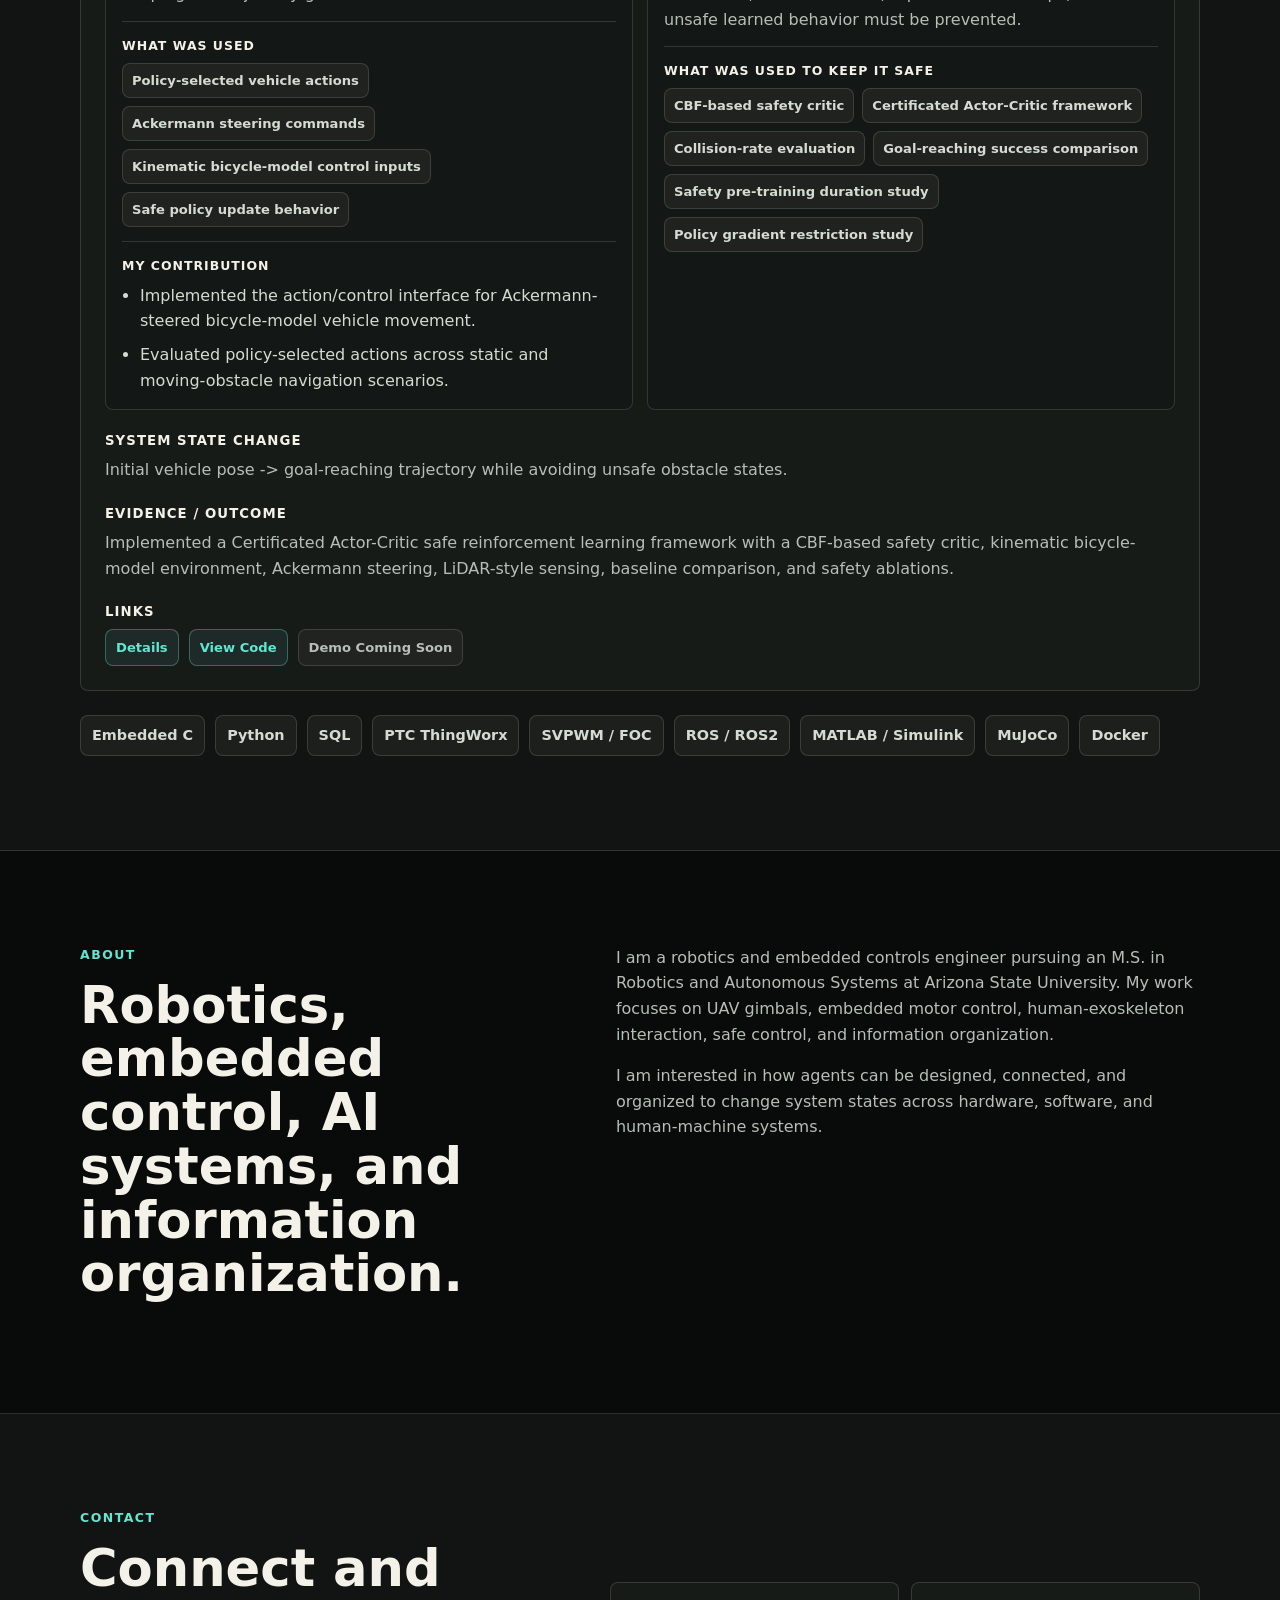
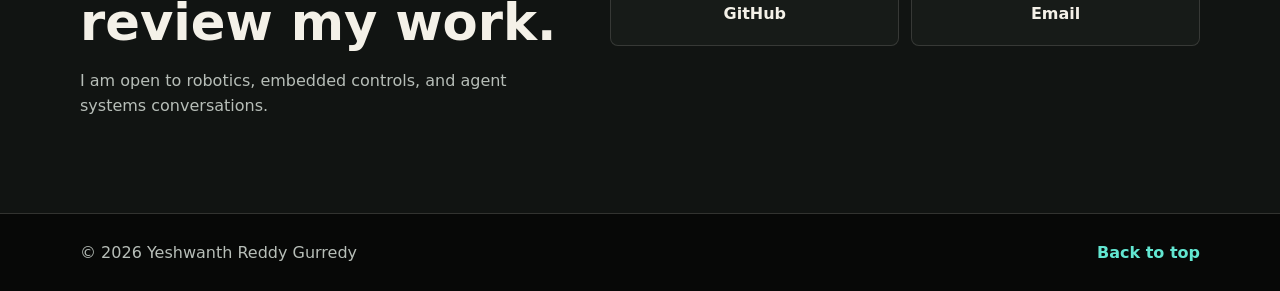
==== commit 33496fd6: "Add page shell functionality and project detail pages - Implement `pageShell.js` to manage header st" ====
--- a/index.html
+++ b/index.html
@@ -6,8 +6,8 @@
   <meta name="description" content="Yeshwanth Reddy Gurredy's technical portfolio about robotics, embedded controls, human-machine systems, and agents that change systems from one state to another.">
   <title>Yeshwanth Reddy Gurredy | Agent Systems Portfolio</title>
   <link rel="stylesheet" href="css/base.css">
-  <link rel="stylesheet" href="css/layout.css?v=framework-loop-1">
-  <link rel="stylesheet" href="css/components.css?v=framework-loop-1">
+  <link rel="stylesheet" href="css/layout.css?v=project-pages-1">
+  <link rel="stylesheet" href="css/components.css?v=project-pages-1">
 </head>
 <body>
   <a class="skip-link" href="#main-content">Skip to content</a>
@@ -26,7 +26,8 @@
       </button>
 
       <ul class="nav-links" id="primary-menu" data-navigation>
-        <li><a href="#philosophy">Philosophy</a></li>
+        <li><a href="#top">Home</a></li>
+        <li><a href="philosophy.html">Philosophy</a></li>
         <li><a href="#spectrum">Spectrum</a></li>
         <li><a href="#framework">Framework</a></li>
         <li><a href="#portfolio">Portfolio</a></li>
@@ -96,6 +97,9 @@
           <p>
             In different agents, the Agent Core takes different forms: a control algorithm in a gimbal, a learned policy in a navigation agent, a retrieval system in a library agent, the mind in a human, or the decision structure of an organization.
           </p>
+          <div class="section-actions">
+            <a class="button secondary" href="philosophy.html">Read the deeper philosophy</a>
+          </div>
         </div>
       </div>
     </section>
@@ -248,6 +252,6 @@
     </div>
   </footer>
 
-  <script type="module" src="js/main.js?v=agent-systems-1"></script>
+  <script type="module" src="js/main.js?v=project-pages-1"></script>
 </body>
 </html>
--- a/css/layout.css
+++ b/css/layout.css
@@ -69,6 +69,16 @@
   padding: calc(var(--header-height) + 70px) 0 80px;
 }
 
+.detail-hero {
+  padding: calc(var(--header-height) + 86px) 0 76px;
+  border-bottom: 1px solid var(--line);
+  background: var(--surface);
+}
+
+.detail-hero-shell {
+  max-width: 900px;
+}
+
 .section {
   padding: 94px 0;
   border-bottom: 1px solid var(--line);
@@ -107,6 +117,17 @@
 .project-grid {
   grid-template-columns: minmax(0, 1fr);
   gap: 22px;
+}
+
+.detail-stack {
+  display: grid;
+}
+
+.detail-panel-grid {
+  display: grid;
+  grid-template-columns: repeat(2, minmax(0, 1fr));
+  gap: 14px;
+  margin-top: 18px;
 }
 
 .contact-shell {
@@ -171,6 +192,10 @@
     gap: 30px;
   }
 
+  .detail-panel-grid {
+    grid-template-columns: 1fr;
+  }
+
   .framework-grid {
     grid-template-columns: repeat(2, minmax(0, 1fr));
   }
@@ -200,6 +225,10 @@
 
   .hero-content {
     padding: calc(var(--header-height) + 42px) 0 58px;
+  }
+
+  .detail-hero {
+    padding: calc(var(--header-height) + 48px) 0 54px;
   }
 
   .section {
--- a/css/components.css
+++ b/css/components.css
@@ -119,6 +119,13 @@
   gap: 14px;
 }
 
+.section-actions {
+  display: flex;
+  flex-wrap: wrap;
+  gap: 12px;
+  margin-top: 24px;
+}
+
 .button {
   display: inline-flex;
   align-items: center;
@@ -160,6 +167,22 @@
   color: var(--text);
   font-size: 1.2rem;
   line-height: 1.25;
+}
+
+.detail-hero h1 {
+  max-width: 900px;
+  margin-bottom: 18px;
+  color: var(--text);
+  font-size: clamp(2.7rem, 7vw, 5.6rem);
+  line-height: 0.98;
+  letter-spacing: 0;
+}
+
+.detail-summary {
+  max-width: 780px;
+  margin-bottom: 24px;
+  color: var(--muted-strong);
+  font-size: 1.12rem;
 }
 
 .framework-subtitle {
@@ -309,6 +332,136 @@
 
 .project-bullet-list li + li {
   margin-top: 8px;
+}
+
+.detail-block {
+  padding: 34px 0;
+  border-top: 1px solid var(--line);
+}
+
+.detail-block:first-child {
+  border-top: 0;
+  padding-top: 0;
+}
+
+.detail-block h2 {
+  margin-bottom: 12px;
+  color: var(--text);
+  font-size: clamp(1.55rem, 3vw, 2.2rem);
+  line-height: 1.12;
+}
+
+.detail-block > p {
+  max-width: 840px;
+  color: var(--muted-strong);
+}
+
+.detail-panel {
+  min-height: 100%;
+  border: 1px solid var(--line);
+  border-radius: 8px;
+  background: var(--surface-strong);
+  padding: 18px;
+}
+
+.detail-panel h3 {
+  color: var(--accent-warm);
+  font-size: 0.92rem;
+  letter-spacing: 0.08em;
+  text-transform: uppercase;
+}
+
+.detail-panel p {
+  color: var(--muted-strong);
+}
+
+.detail-panel-label {
+  margin: 16px 0 8px;
+  color: var(--text);
+  font-size: 0.76rem;
+  font-weight: 850;
+  letter-spacing: 0.08em;
+  text-transform: uppercase;
+}
+
+.detail-list {
+  margin: 0;
+  padding-left: 18px;
+  color: var(--muted-strong);
+}
+
+.detail-list li + li {
+  margin-top: 8px;
+}
+
+.detail-flow,
+.pipeline-flow {
+  display: flex;
+  flex-wrap: wrap;
+  gap: 8px;
+  margin: 18px 0 20px;
+}
+
+.detail-flow span,
+.pipeline-flow span,
+.placeholder-grid span {
+  display: inline-flex;
+  align-items: center;
+  min-height: 34px;
+  border: 1px solid rgba(98, 230, 209, 0.3);
+  border-radius: 8px;
+  background: rgba(98, 230, 209, 0.08);
+  padding: 7px 10px;
+  color: var(--accent-strong);
+  font-size: 0.82rem;
+  font-weight: 850;
+}
+
+.detail-actions {
+  display: flex;
+  flex-wrap: wrap;
+  gap: 10px;
+  margin-top: 16px;
+}
+
+.detail-button {
+  display: inline-flex;
+  align-items: center;
+  justify-content: center;
+  min-height: 38px;
+  border: 1px solid rgba(98, 230, 209, 0.34);
+  border-radius: 8px;
+  background: rgba(98, 230, 209, 0.08);
+  color: var(--accent);
+  padding: 8px 12px;
+  font-size: 0.86rem;
+  font-weight: 850;
+}
+
+.detail-button:hover,
+.detail-button:focus-visible {
+  border-color: var(--accent);
+  background: rgba(98, 230, 209, 0.14);
+  color: var(--accent-strong);
+}
+
+.detail-button.primary {
+  border-color: transparent;
+  background: var(--accent);
+  color: #07110f;
+}
+
+.detail-button.is-disabled {
+  border-color: var(--line);
+  background: rgba(244, 241, 232, 0.04);
+  color: var(--muted);
+}
+
+.placeholder-grid {
+  display: flex;
+  flex-wrap: wrap;
+  gap: 8px;
+  margin-top: 16px;
 }
 
 .project-loop {
@@ -527,7 +680,9 @@
   }
 
   .hero-actions,
-  .button {
+  .button,
+  .detail-actions,
+  .detail-button {
     width: 100%;
   }
 }
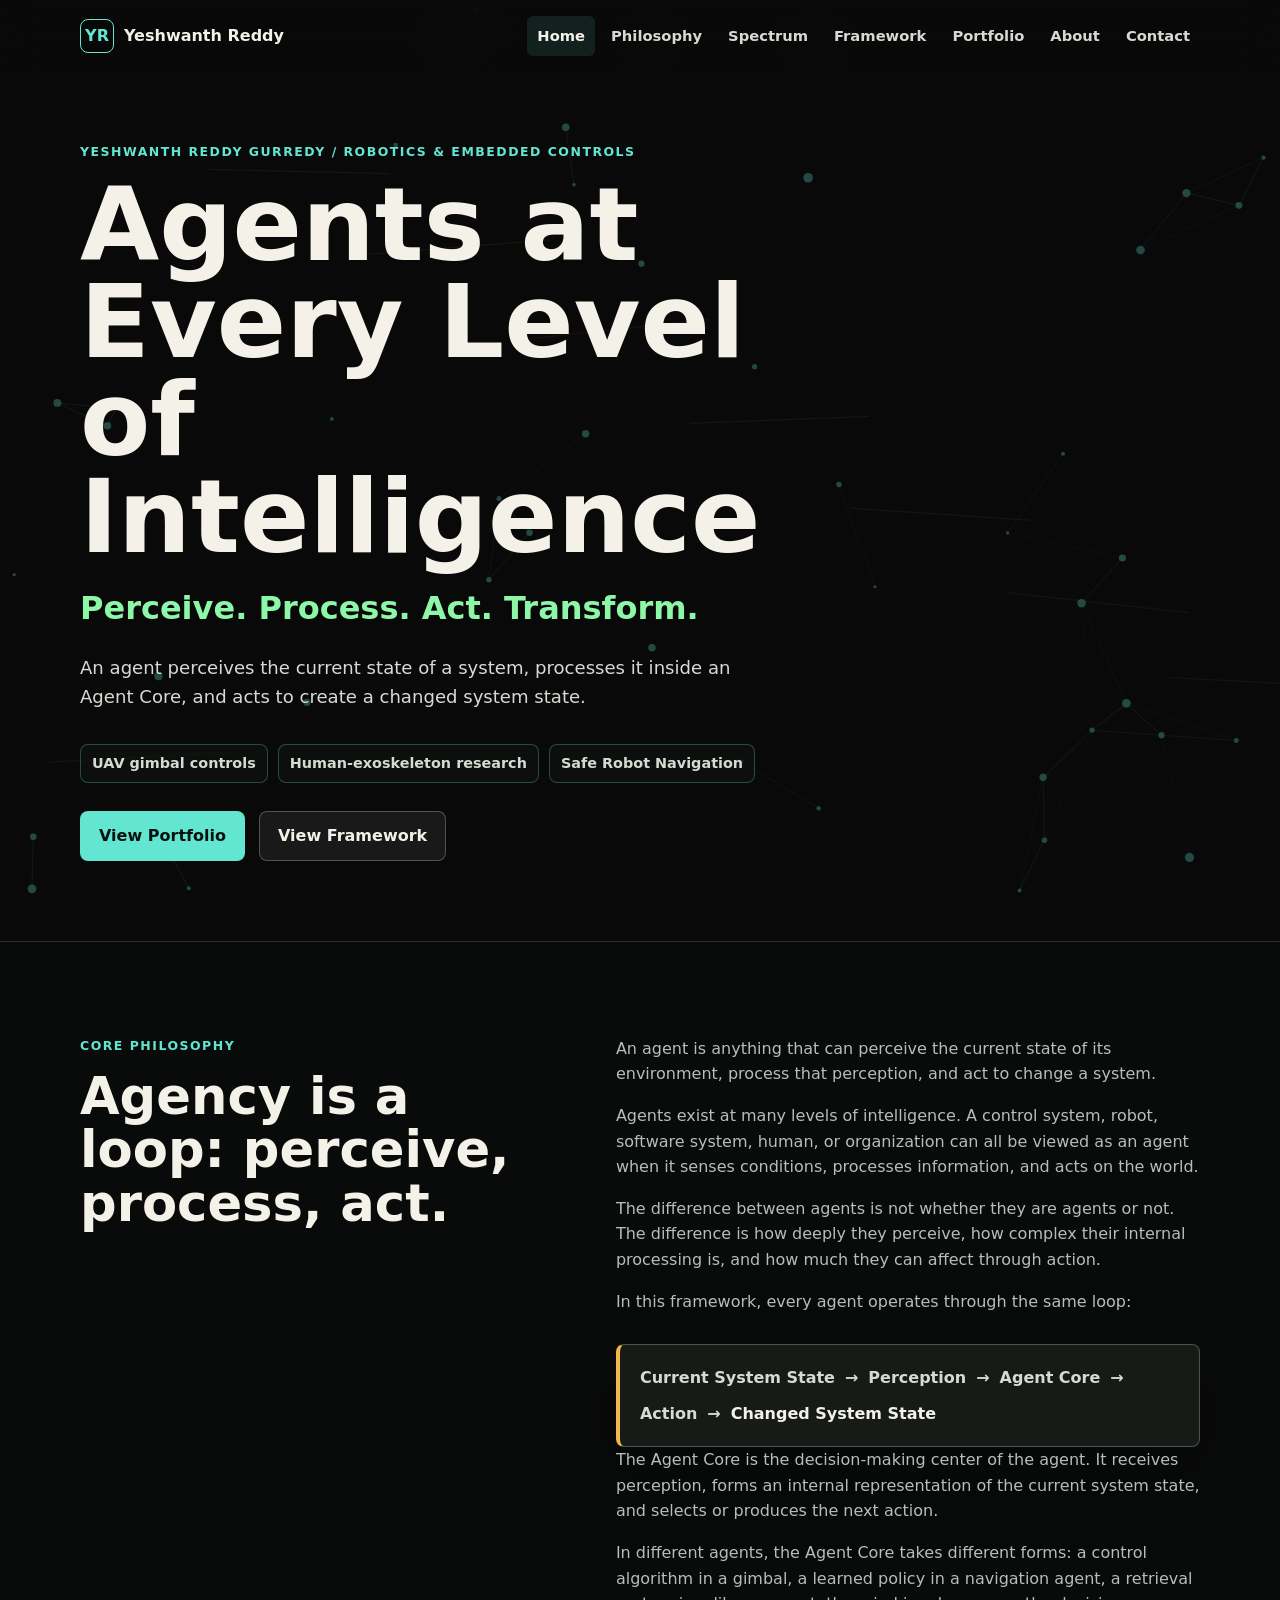
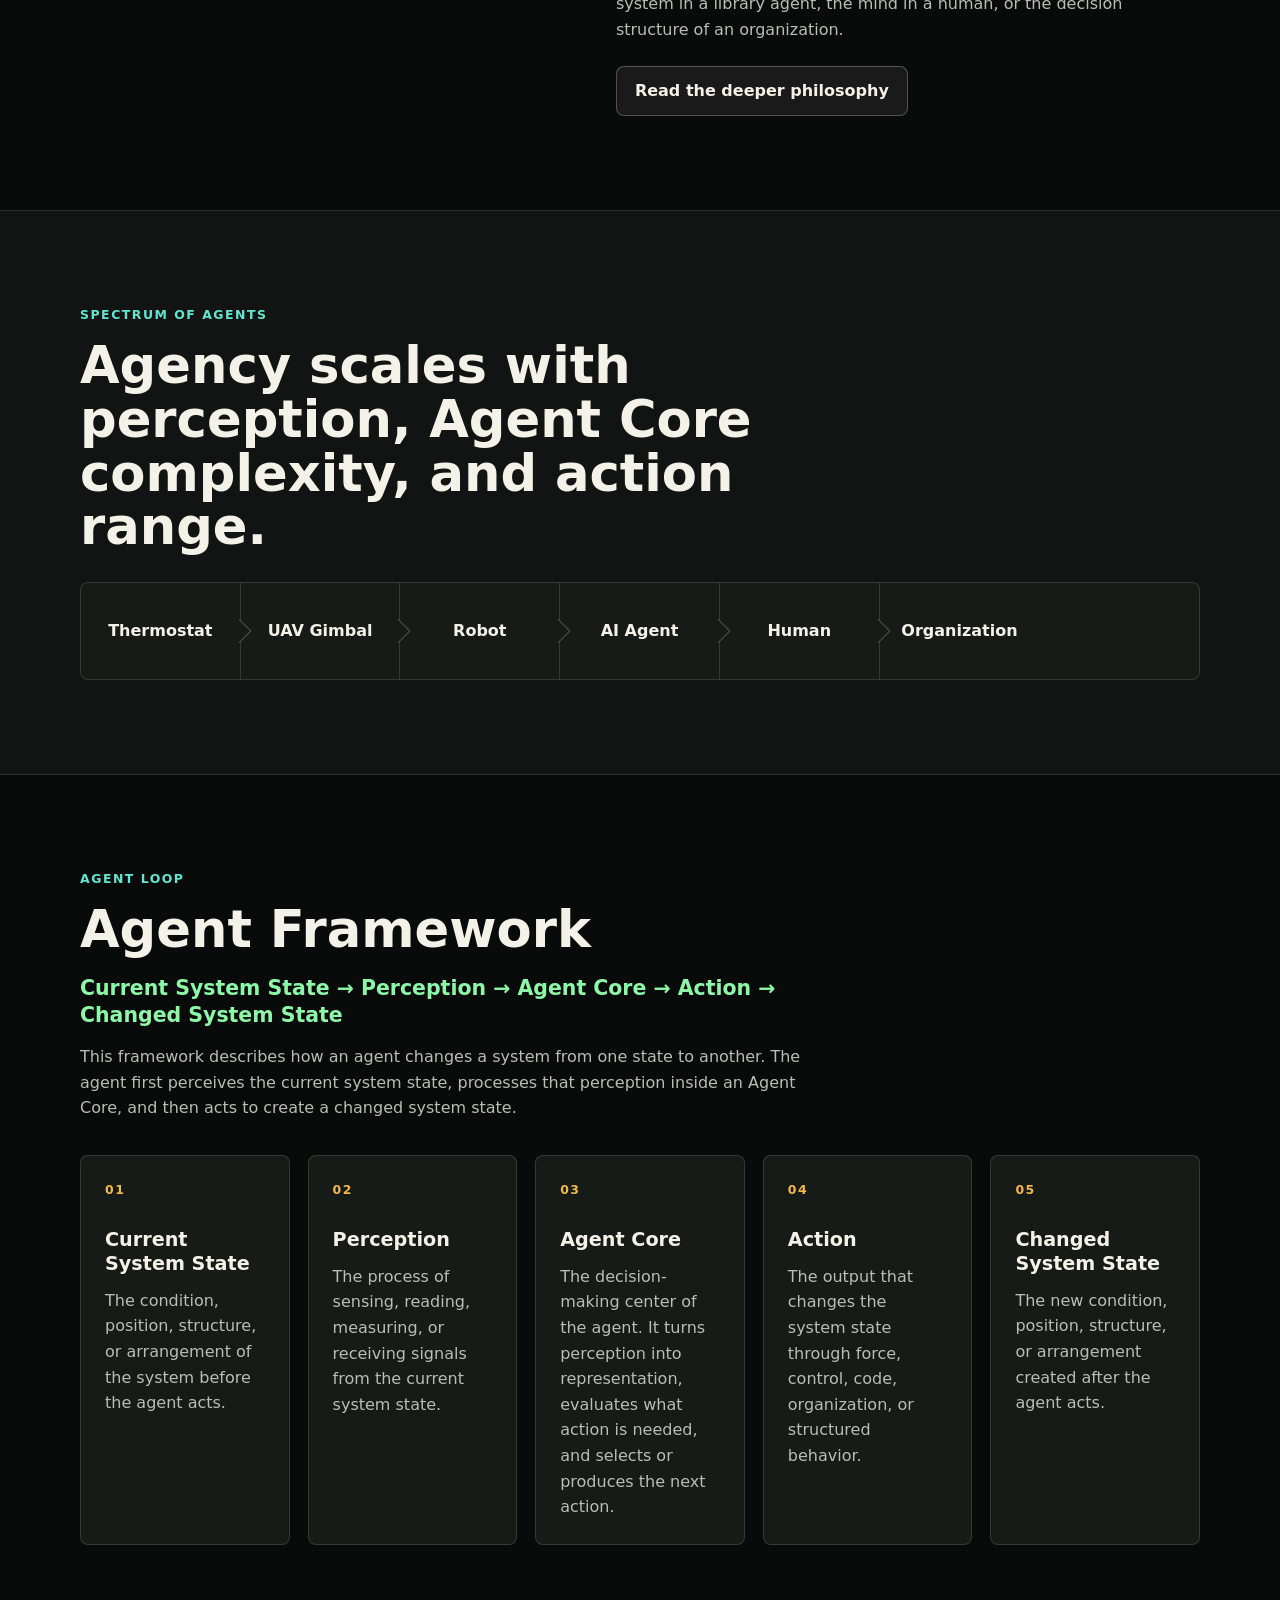
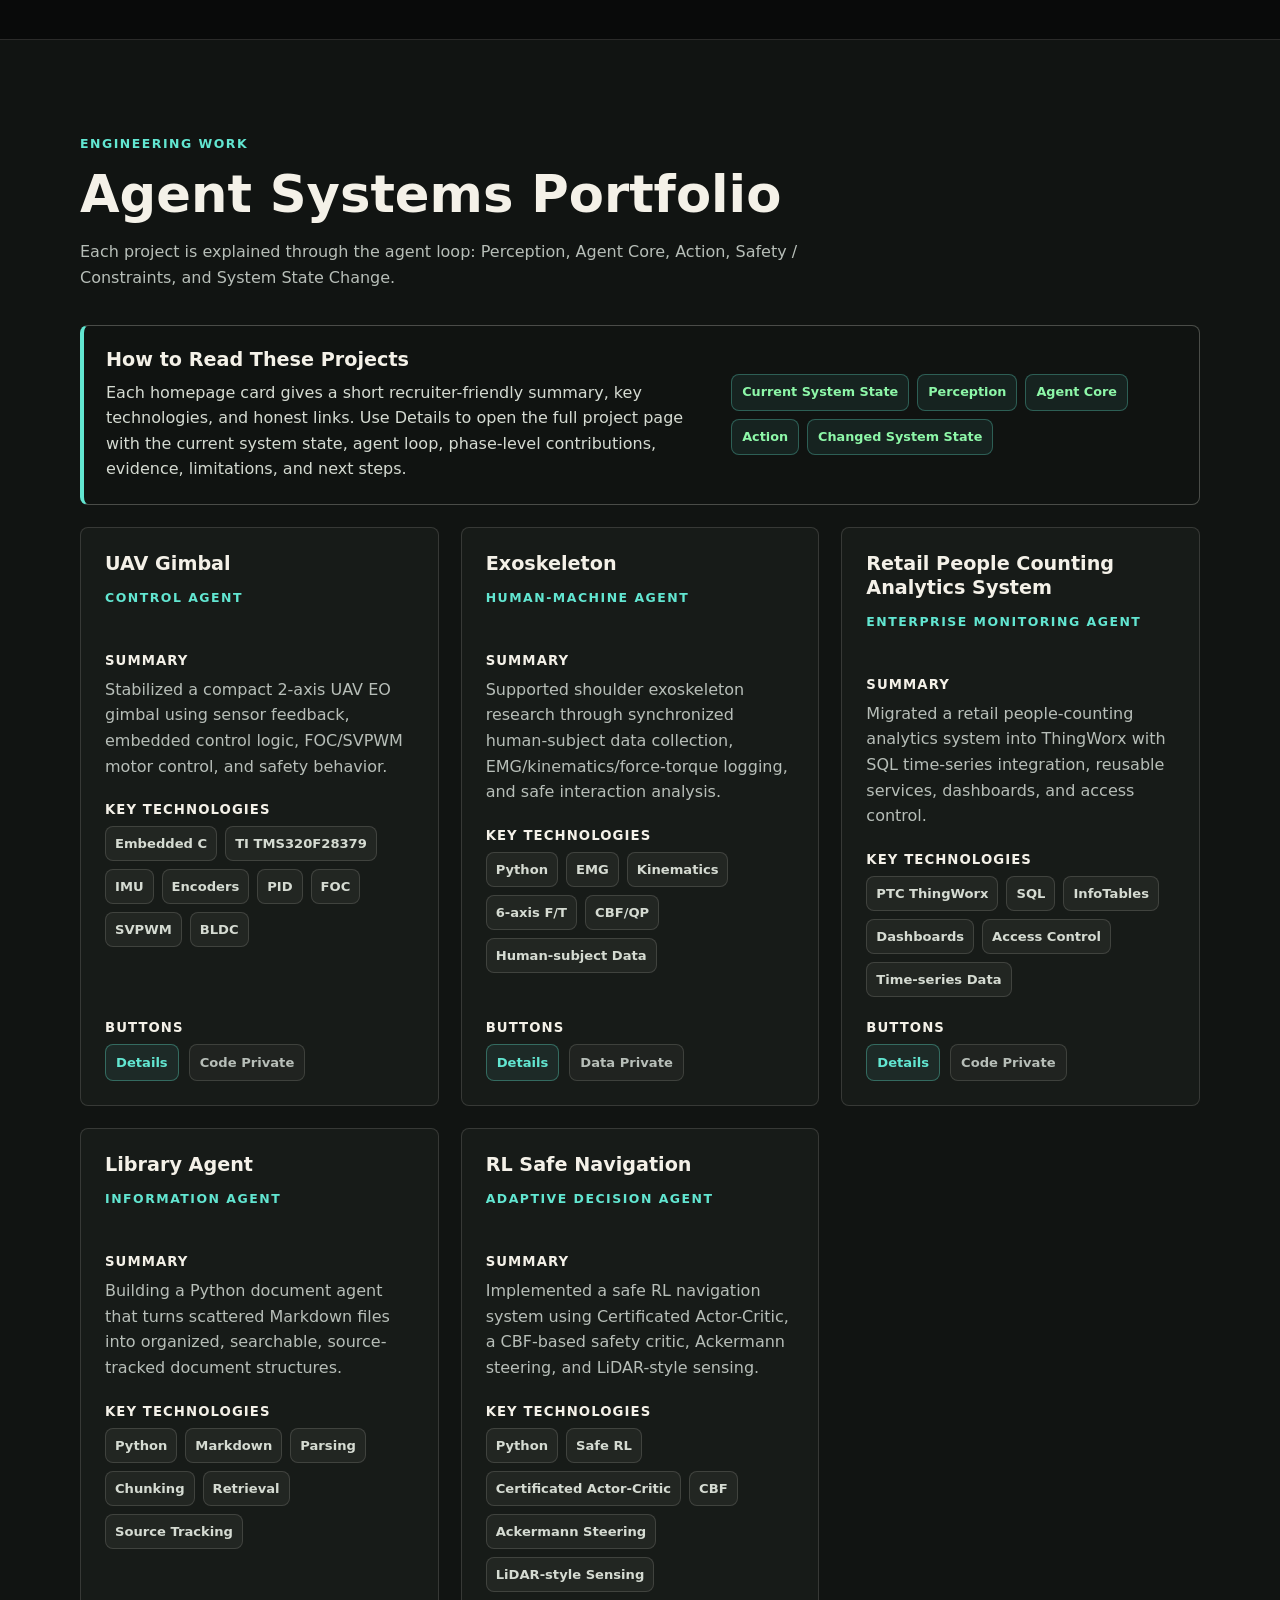
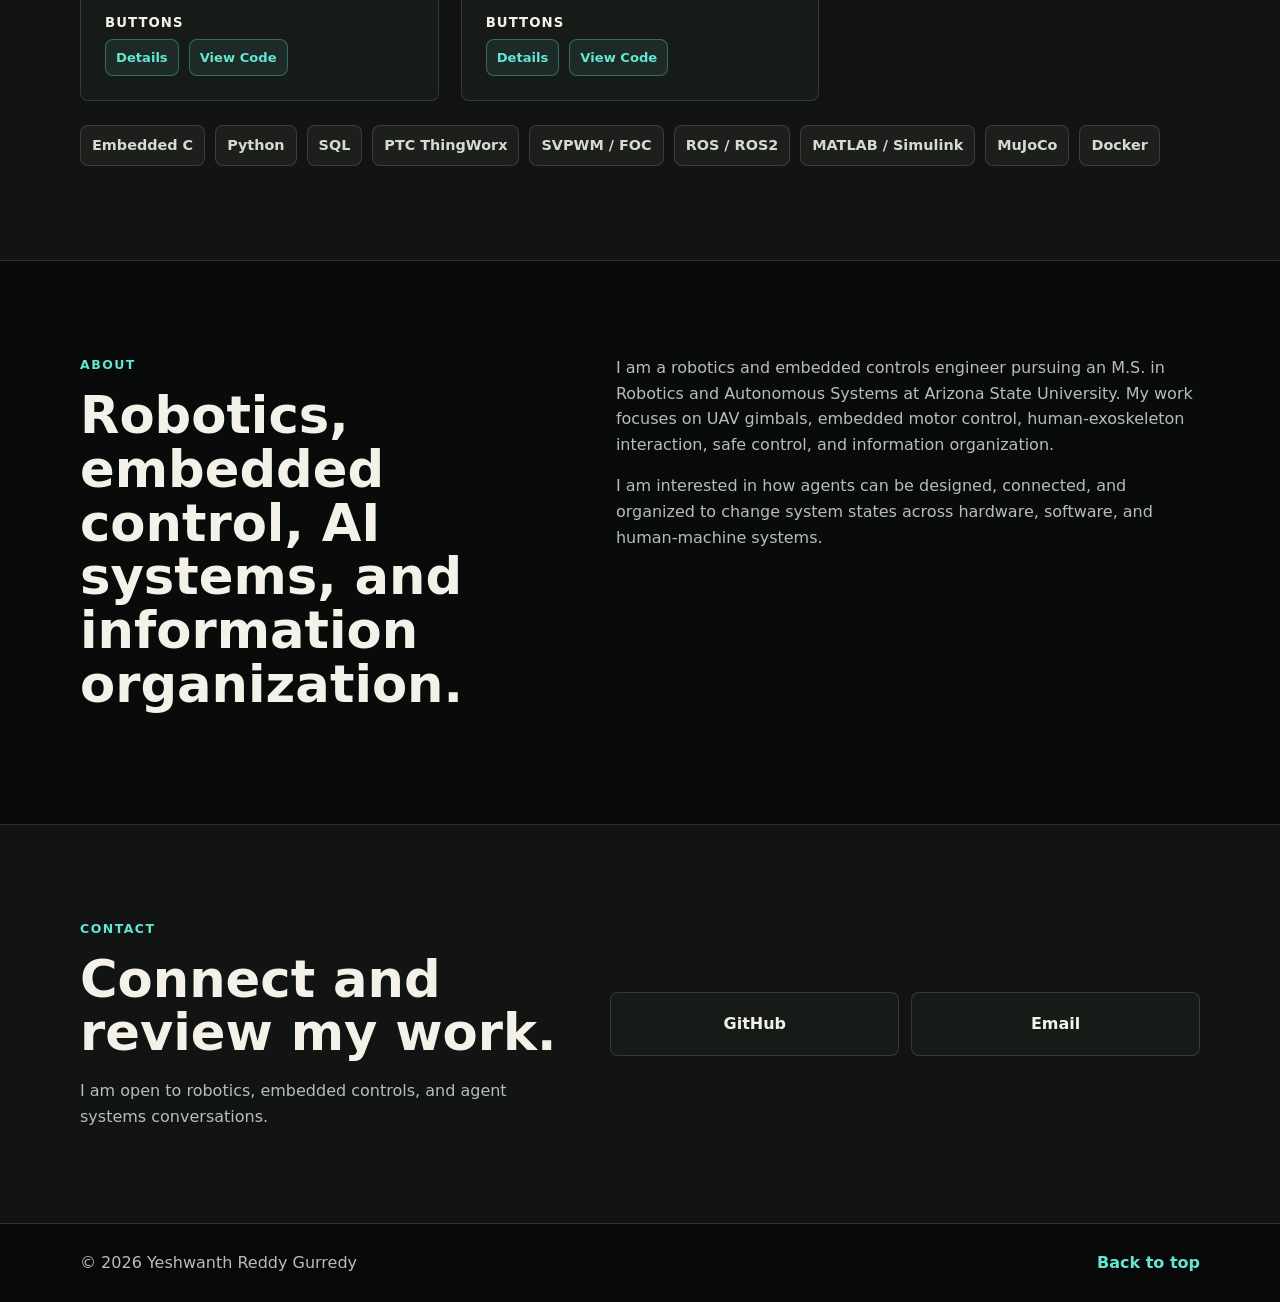
==== commit f7340667: "Refactor project summaries and details for improved clarity and consistency - Updated project detail" ====
--- a/index.html
+++ b/index.html
@@ -6,8 +6,8 @@
   <meta name="description" content="Yeshwanth Reddy Gurredy's technical portfolio about robotics, embedded controls, human-machine systems, and agents that change systems from one state to another.">
   <title>Yeshwanth Reddy Gurredy | Agent Systems Portfolio</title>
   <link rel="stylesheet" href="css/base.css">
-  <link rel="stylesheet" href="css/layout.css?v=project-pages-1">
-  <link rel="stylesheet" href="css/components.css?v=project-pages-1">
+  <link rel="stylesheet" href="css/layout.css?v=project-summary-1">
+  <link rel="stylesheet" href="css/components.css?v=project-summary-1">
 </head>
 <body>
   <a class="skip-link" href="#main-content">Skip to content</a>
@@ -180,7 +180,7 @@
           <div>
             <h3 data-content="portfolio.guide.title">How to Read These Projects</h3>
             <p data-content="portfolio.guide.body">
-              Each project is shown as an agent system. The card starts with the current system state, then shows what the system needs to perceive, how the Agent Core processes that perception, how the system acts, and what system state change is created. Evidence / Outcome shows what I actually built, tested, measured, simulated, logged, implemented, integrated, or analyzed.
+              Each homepage card gives a short recruiter-friendly summary, key technologies, and honest links. Use Details to open the full project page with the current system state, agent loop, phase-level contributions, evidence, limitations, and next steps.
             </p>
           </div>
           <div class="portfolio-guide-flow" aria-label="Project card reading flow" data-portfolio-guide-flow>
@@ -252,6 +252,6 @@
     </div>
   </footer>
 
-  <script type="module" src="js/main.js?v=project-pages-1"></script>
+  <script type="module" src="js/main.js?v=project-summary-1"></script>
 </body>
 </html>
--- a/css/layout.css
+++ b/css/layout.css
@@ -115,7 +115,7 @@
 }
 
 .project-grid {
-  grid-template-columns: minmax(0, 1fr);
+  grid-template-columns: repeat(auto-fit, minmax(280px, 1fr));
   gap: 22px;
 }
 
--- a/css/components.css
+++ b/css/components.css
@@ -299,6 +299,20 @@
   margin-bottom: 8px;
 }
 
+.project-card-summary {
+  display: flex;
+  flex-direction: column;
+}
+
+.project-card-summary .project-section:last-child {
+  margin-top: auto;
+  padding-top: 20px;
+}
+
+.project-card-summary .project-links {
+  margin-top: 0;
+}
+
 .agent-type {
   display: inline-flex;
   color: var(--accent);
@@ -354,6 +368,75 @@
 .detail-block > p {
   max-width: 840px;
   color: var(--muted-strong);
+}
+
+.philosophy-intro h2 {
+  max-width: 840px;
+}
+
+.philosophy-thesis {
+  margin-bottom: 12px;
+  color: var(--accent-warm);
+  font-size: clamp(1.1rem, 2vw, 1.35rem);
+  font-weight: 850;
+}
+
+.philosophy-definition-grid,
+.agent-map {
+  display: grid;
+  gap: 14px;
+  margin-top: 22px;
+}
+
+.philosophy-definition-grid {
+  grid-template-columns: repeat(4, minmax(0, 1fr));
+}
+
+.agent-map {
+  grid-template-columns: repeat(5, minmax(0, 1fr));
+  margin-bottom: 18px;
+}
+
+.definition-card,
+.agent-map-item {
+  min-height: 100%;
+  border: 1px solid var(--line);
+  border-radius: 8px;
+  background: var(--surface-strong);
+  padding: 18px;
+}
+
+.definition-card {
+  border-top: 3px solid var(--accent);
+}
+
+.agent-map-item {
+  border-top: 3px solid var(--accent-warm);
+}
+
+.definition-card h3,
+.agent-map-item h3 {
+  margin-bottom: 10px;
+  color: var(--text);
+  font-size: 0.86rem;
+  letter-spacing: 0.08em;
+  text-transform: uppercase;
+}
+
+.definition-card p,
+.agent-map-item p {
+  margin-bottom: 0;
+  color: var(--muted-strong);
+  font-size: 0.94rem;
+}
+
+.philosophy-flow {
+  max-width: 900px;
+}
+
+.philosophy-dimensions,
+.philosophy-spectrum {
+  grid-template-columns: repeat(3, minmax(0, 1fr));
 }
 
 .detail-panel {
@@ -657,6 +740,13 @@
     grid-template-columns: 1fr;
   }
 
+  .philosophy-definition-grid,
+  .agent-map,
+  .philosophy-dimensions,
+  .philosophy-spectrum {
+    grid-template-columns: 1fr;
+  }
+
   .agent-scale li:not(:last-child) {
     border-right: 0;
     border-bottom: 1px solid var(--line);
@@ -685,4 +775,9 @@
   .detail-button {
     width: 100%;
   }
-}+
+  .project-links,
+  .project-link {
+    width: 100%;
+  }
+}
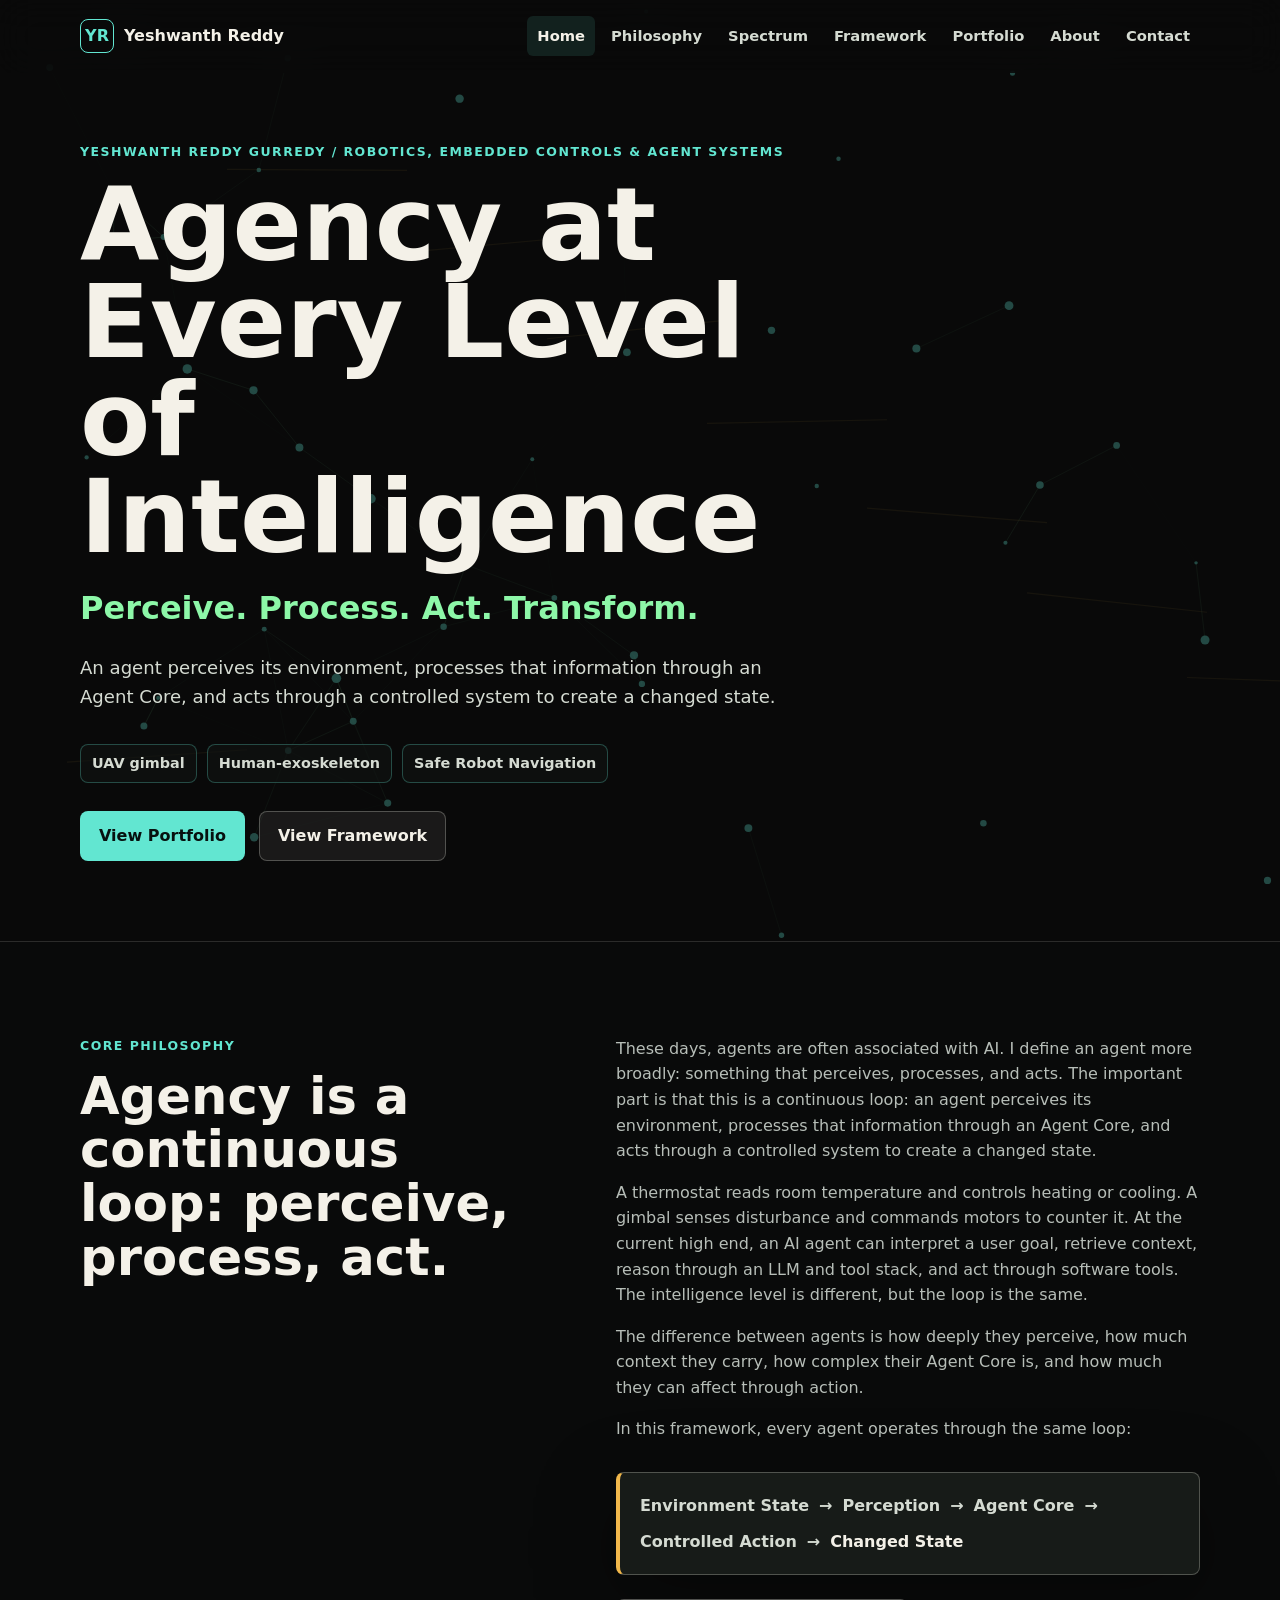
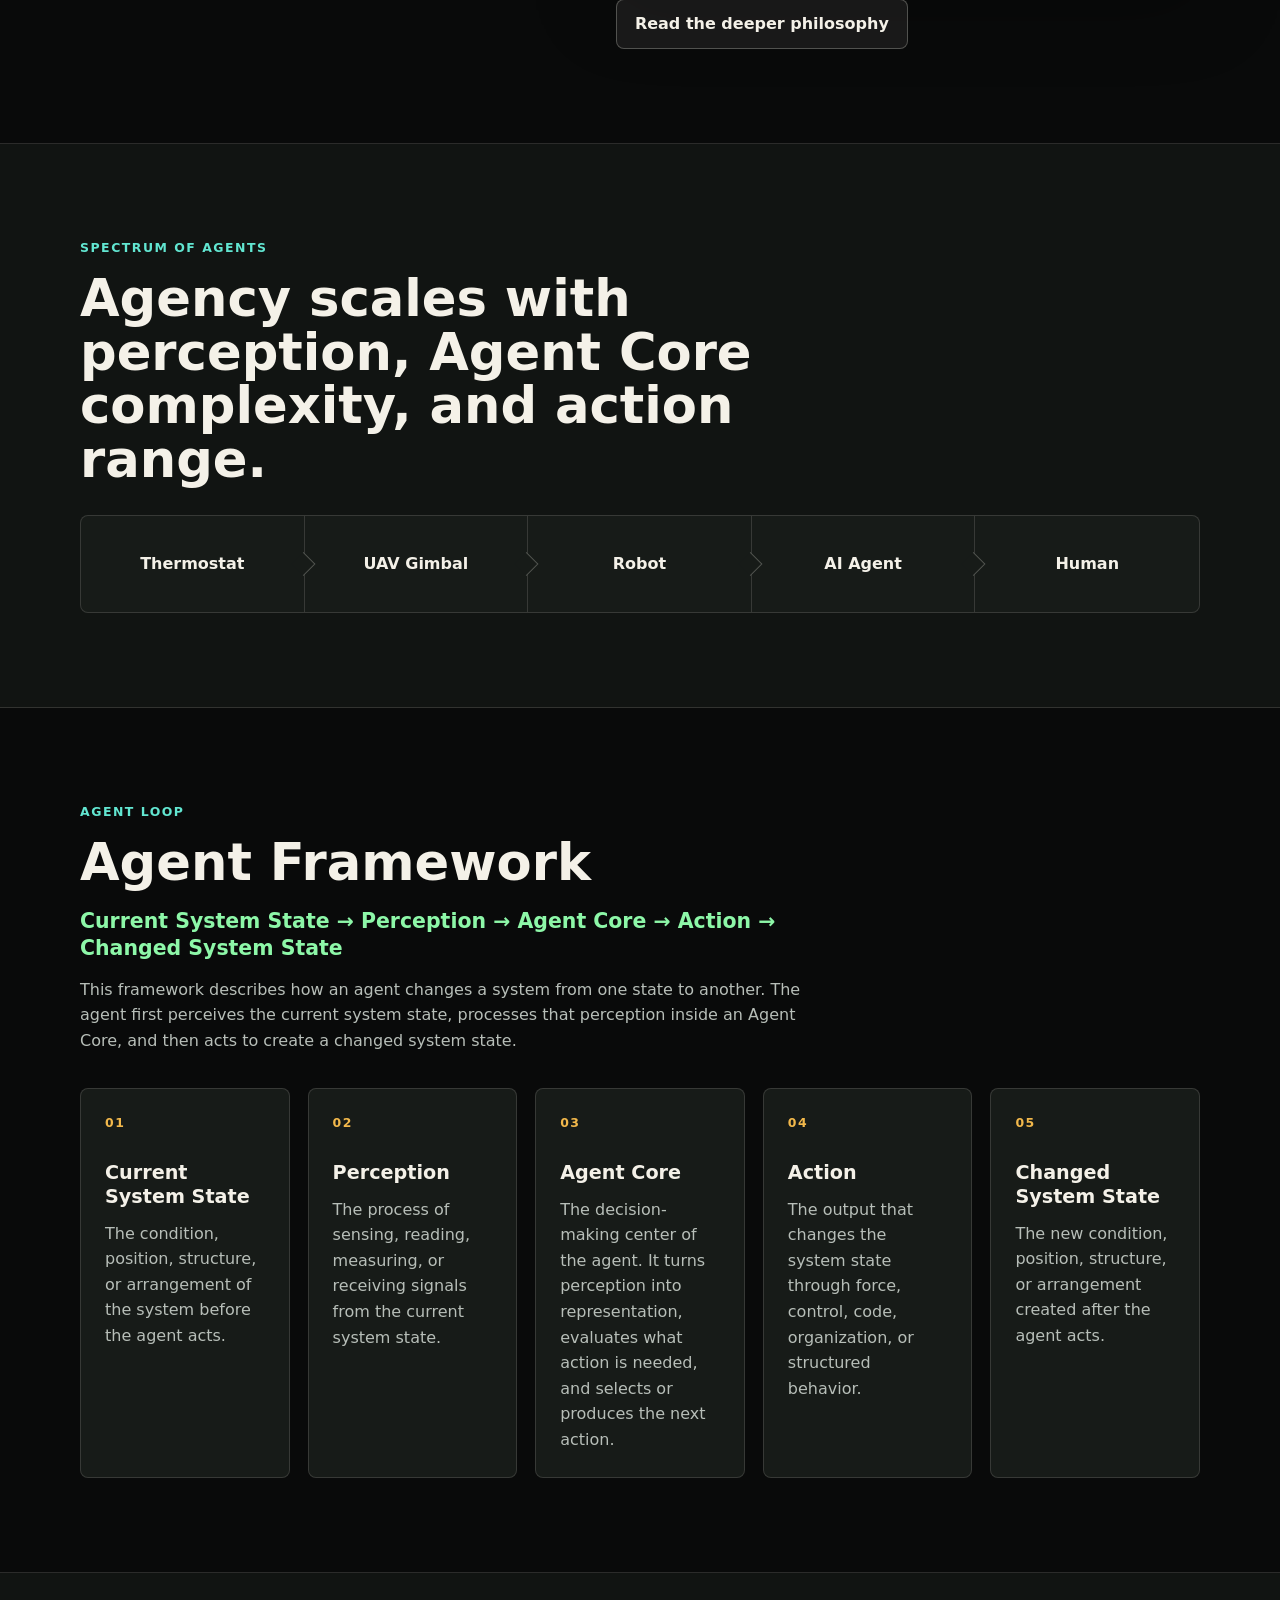
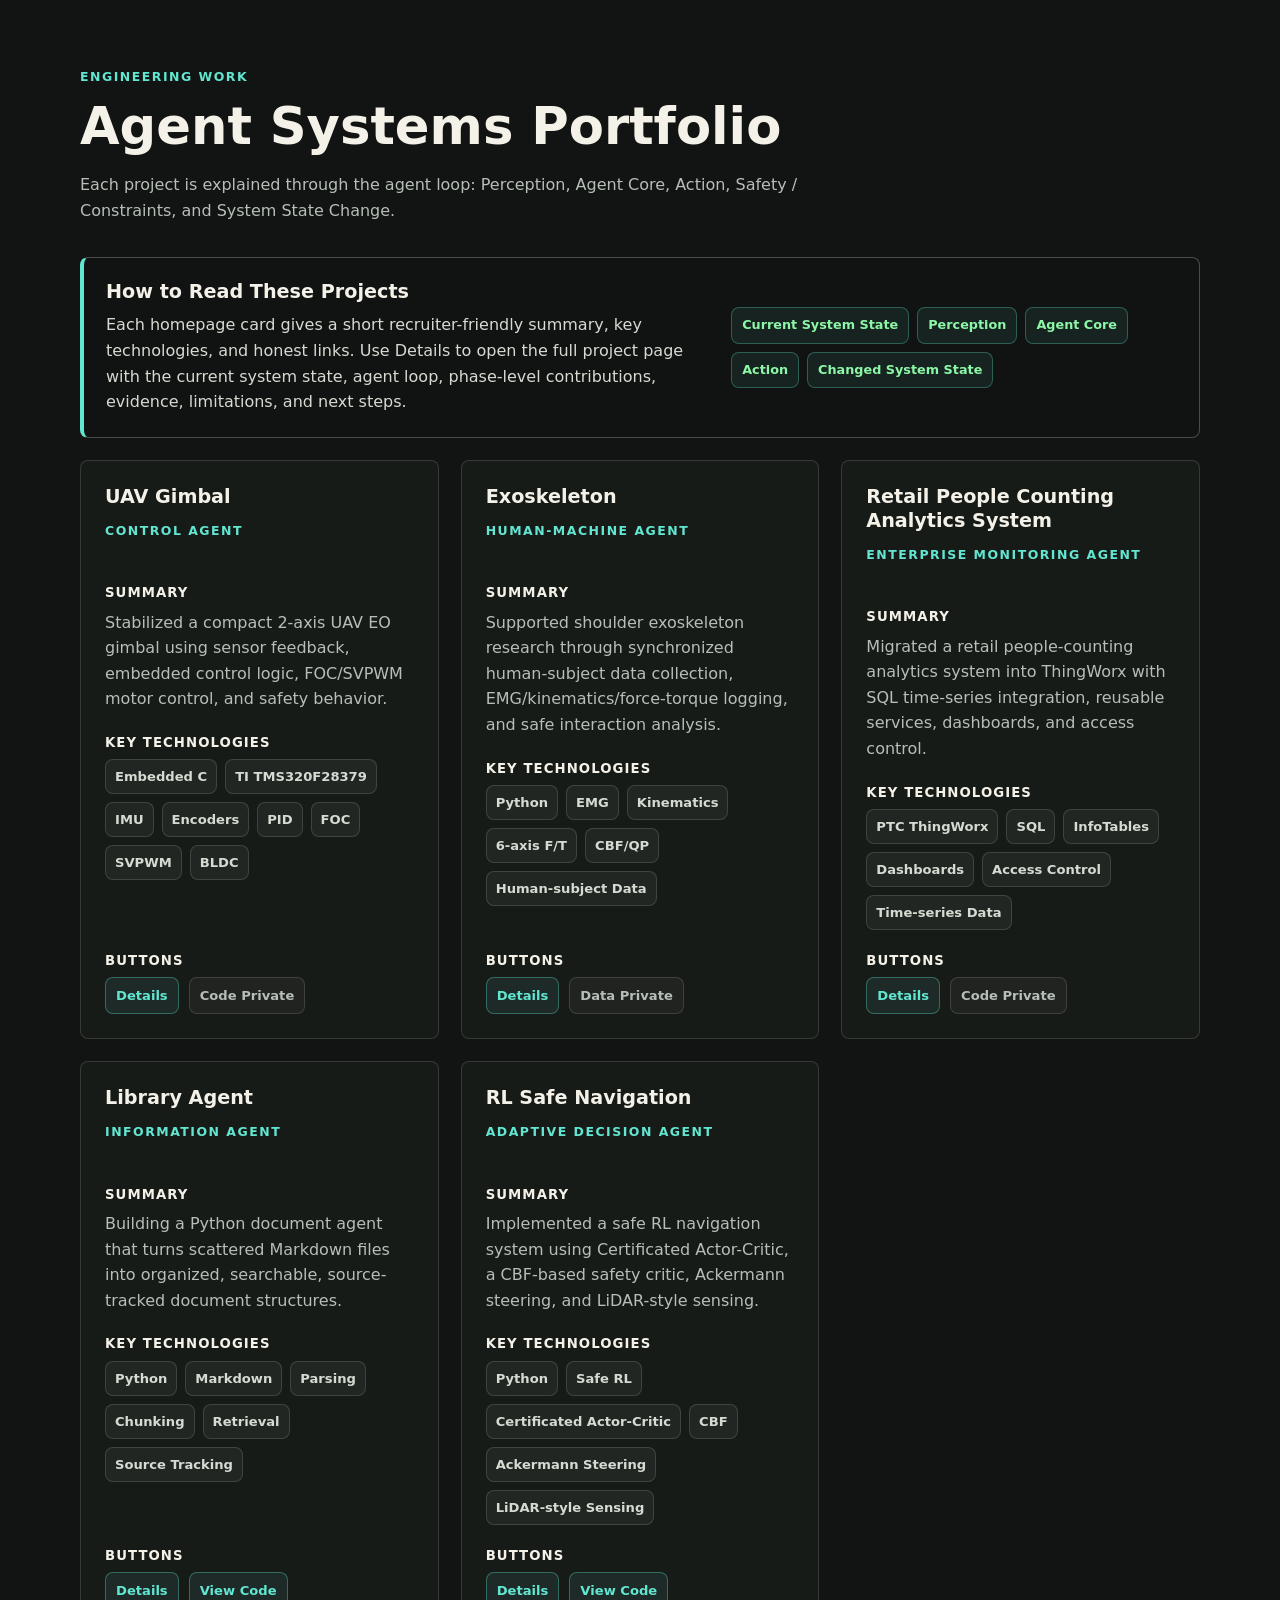
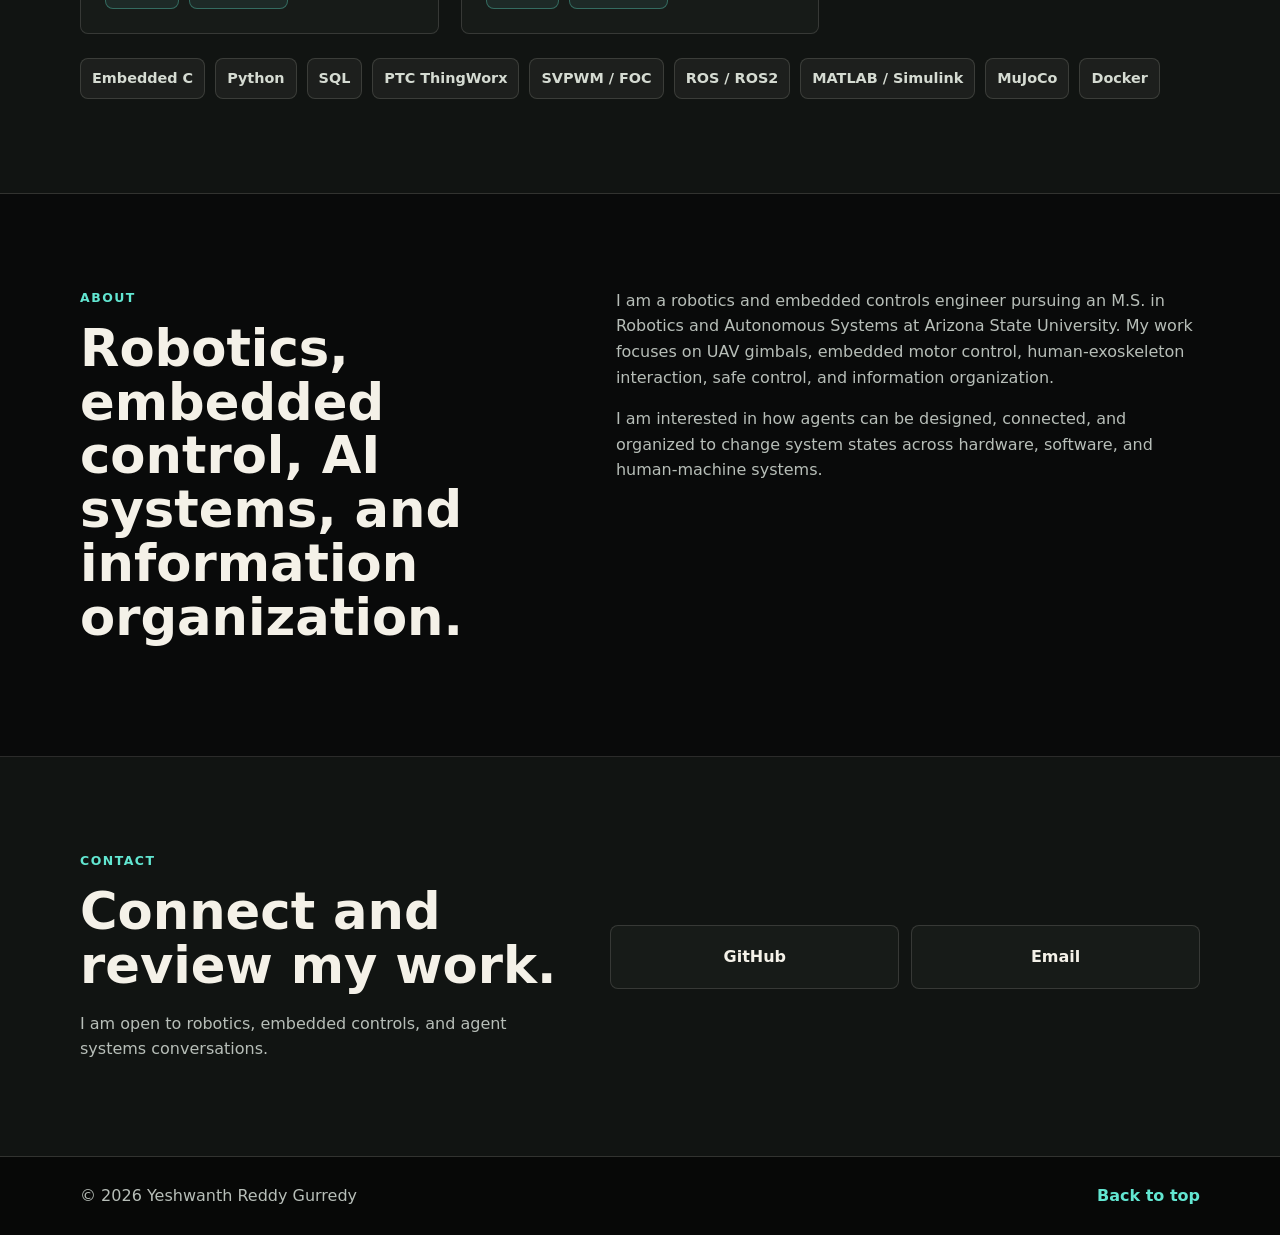
==== commit 2462689b: "Update agent philosophy copy and spectrum layout" ====
--- a/index.html
+++ b/index.html
@@ -6,8 +6,8 @@
   <meta name="description" content="Yeshwanth Reddy Gurredy's technical portfolio about robotics, embedded controls, human-machine systems, and agents that change systems from one state to another.">
   <title>Yeshwanth Reddy Gurredy | Agent Systems Portfolio</title>
   <link rel="stylesheet" href="css/base.css">
-  <link rel="stylesheet" href="css/layout.css?v=project-summary-1">
-  <link rel="stylesheet" href="css/components.css?v=project-summary-1">
+  <link rel="stylesheet" href="css/layout.css?v=project-summary-2">
+  <link rel="stylesheet" href="css/components.css?v=project-summary-2">
 </head>
 <body>
   <a class="skip-link" href="#main-content">Skip to content</a>
@@ -43,15 +43,15 @@
       <div class="hero-shade" aria-hidden="true"></div>
 
       <div class="hero-content section-shell">
-        <p class="section-kicker" data-content="hero.kicker">Yeshwanth Reddy Gurredy / Robotics & Embedded Controls</p>
-        <h1 id="hero-title" data-content="hero.title">Agents at Every Level of Intelligence</h1>
+        <p class="section-kicker" data-content="hero.kicker">Yeshwanth Reddy Gurredy / Robotics, Embedded Controls & Agent Systems</p>
+        <h1 id="hero-title" data-content="hero.title">Agency at Every Level of Intelligence</h1>
         <p class="hero-subtitle" data-content="hero.subtitle">Perceive. Process. Act. Transform.</p>
         <p class="hero-intro" data-content="hero.intro">
-          An agent perceives the current state of a system, processes it inside an Agent Core, and acts to create a changed system state.
+          An agent perceives its environment, processes that information through an Agent Core, and acts through a controlled system to create a changed state.
         </p>
         <div class="hero-proof" aria-label="Portfolio highlights" data-hero-highlights>
-          <span>UAV gimbal controls</span>
-          <span>Human-exoskeleton research</span>
+          <span>UAV gimbal</span>
+          <span>Human-exoskeleton</span>
           <span>People-counting analytics system</span>
         </div>
         <div class="hero-actions" aria-label="Featured page links" data-hero-actions>
@@ -65,38 +65,32 @@
       <div class="section-shell two-column">
         <div>
           <p class="section-kicker" data-content="philosophy.kicker">CORE PHILOSOPHY</p>
-          <h2 id="philosophy-title" data-content="philosophy.title">Agency is a loop: perceive, process, act.</h2>
+          <h2 id="philosophy-title" data-content="philosophy.title">Agency is a continuous loop: perceive, process, act.</h2>
         </div>
         <div class="section-copy" data-philosophy-copy>
           <p>
-            An agent is anything that can perceive the current state of its environment, process that perception, and act to change a system.
-          </p>
-          <p>
-            Agents exist at many levels of intelligence. A control system, robot, software system, human, or organization can all be viewed as an agent when it senses conditions, processes information, and acts on the world.
-          </p>
-          <p>
-            The difference between agents is not whether they are agents or not. The difference is how deeply they perceive, how complex their internal processing is, and how much they can affect through action.
+            These days, agents are often associated with AI. I define an agent more broadly: something that perceives, processes, and acts. The important part is that this is a continuous loop: an agent perceives its environment, processes that information through an Agent Core, and acts through a controlled system to create a changed state.
+          </p>
+          <p>
+            A thermostat reads room temperature and controls heating or cooling. A gimbal senses disturbance and commands motors to counter it. At the current high end, an AI agent can interpret a user goal, retrieve context, reason through an LLM and tool stack, and act through software tools. The intelligence level is different, but the loop is the same.
+          </p>
+          <p>
+            The difference between agents is how deeply they perceive, how much context they carry, how complex their Agent Core is, and how much they can affect through action.
           </p>
           <p>
             In this framework, every agent operates through the same loop:
           </p>
           <div class="equation-panel" aria-label="Core framework">
-            <span>Current System State</span>
+            <span>Environment State</span>
             <span>&rarr;</span>
             <span>Perception</span>
             <span>&rarr;</span>
             <span>Agent Core</span>
             <span>&rarr;</span>
-            <span>Action</span>
-            <span>&rarr;</span>
-            <strong>Changed System State</strong>
-          </div>
-          <p>
-            The Agent Core is the decision-making center of the agent. It receives perception, forms an internal representation of the current system state, and selects or produces the next action.
-          </p>
-          <p>
-            In different agents, the Agent Core takes different forms: a control algorithm in a gimbal, a learned policy in a navigation agent, a retrieval system in a library agent, the mind in a human, or the decision structure of an organization.
-          </p>
+            <span>Controlled Action</span>
+            <span>&rarr;</span>
+            <strong>Changed State</strong>
+          </div>
           <div class="section-actions">
             <a class="button secondary" href="philosophy.html">Read the deeper philosophy</a>
           </div>
@@ -117,8 +111,6 @@
           <li>Robot</li>
           <li>AI Agent</li>
           <li>Human</li>
-          <li>Organization</li>
-          <li>Civilization</li>
         </ol>
       </div>
     </section>
@@ -254,4 +246,4 @@
 
   <script type="module" src="js/main.js?v=project-summary-1"></script>
 </body>
-</html>+</html>
--- a/css/components.css
+++ b/css/components.css
@@ -646,7 +646,7 @@
 
 .agent-scale {
   display: grid;
-  grid-template-columns: repeat(7, minmax(0, 1fr));
+  grid-template-columns: repeat(5, minmax(0, 1fr));
   gap: 0;
   margin: 0;
   padding: 0;
